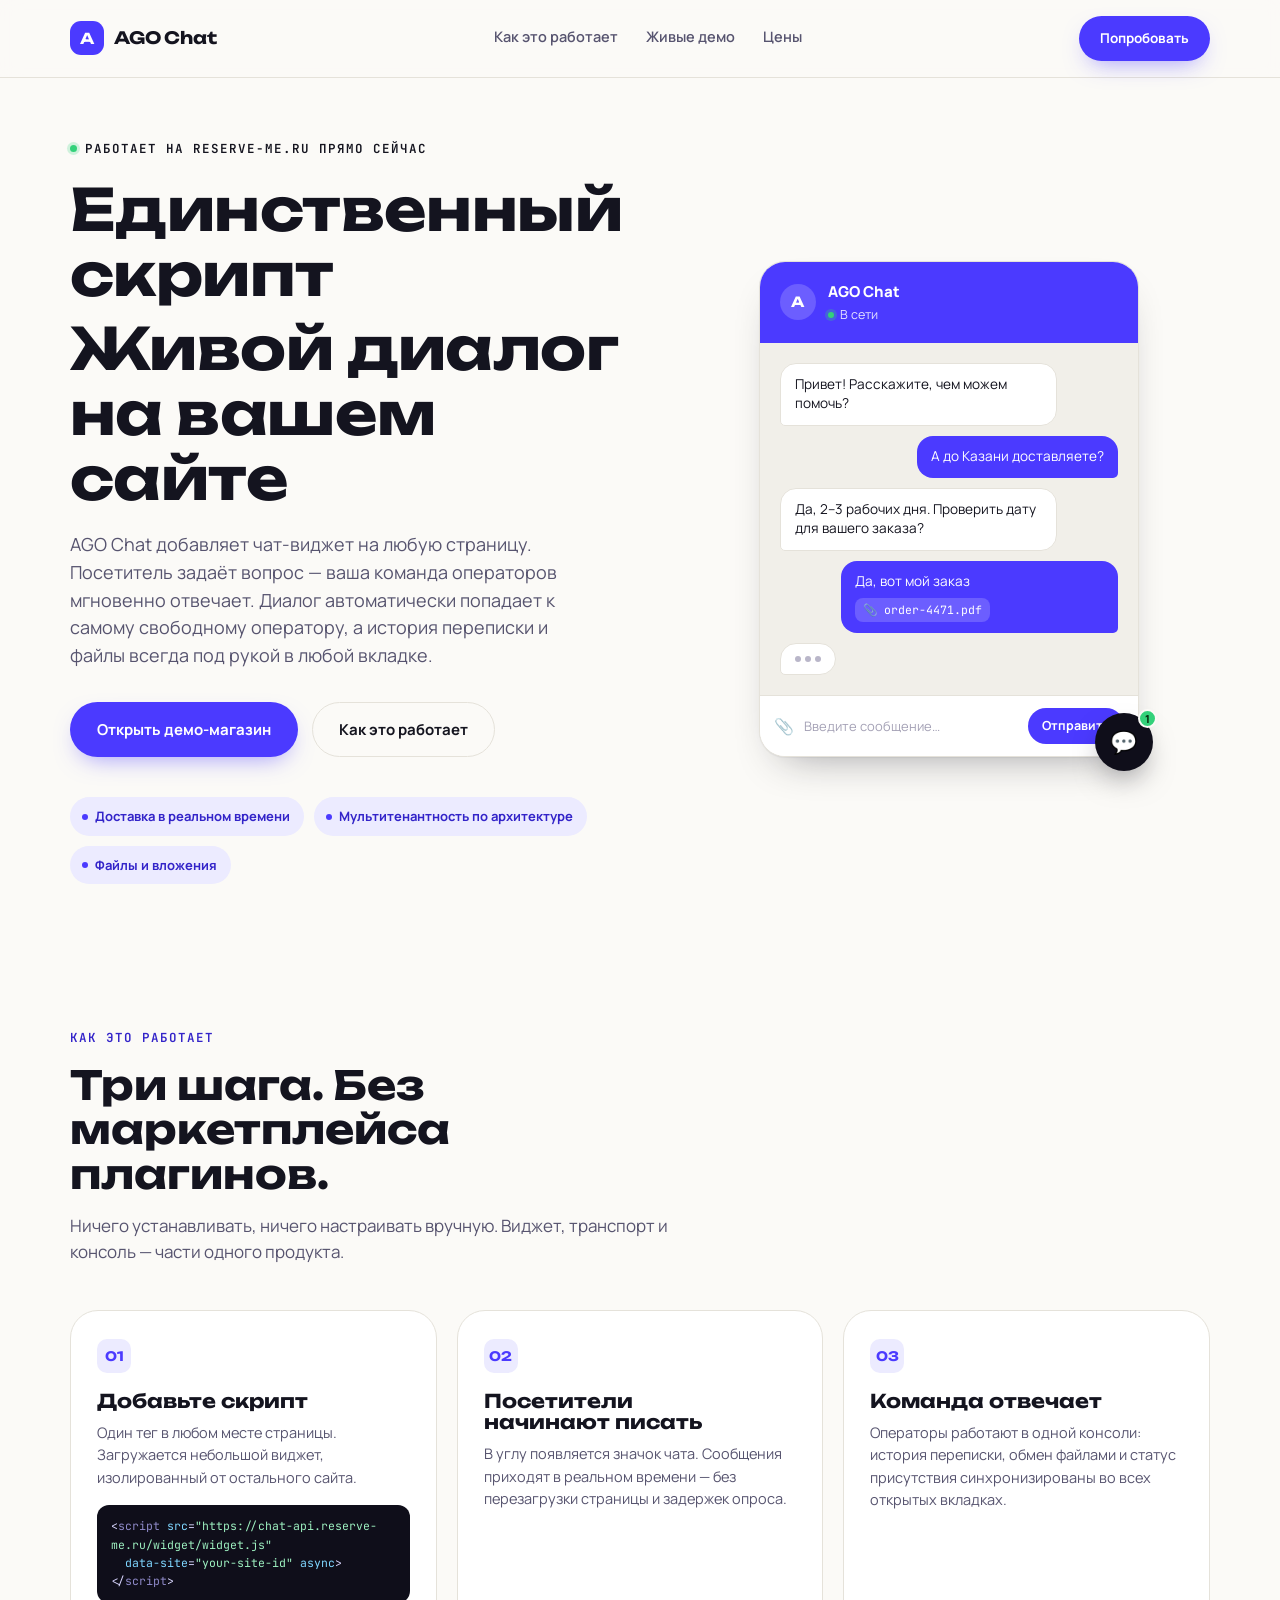
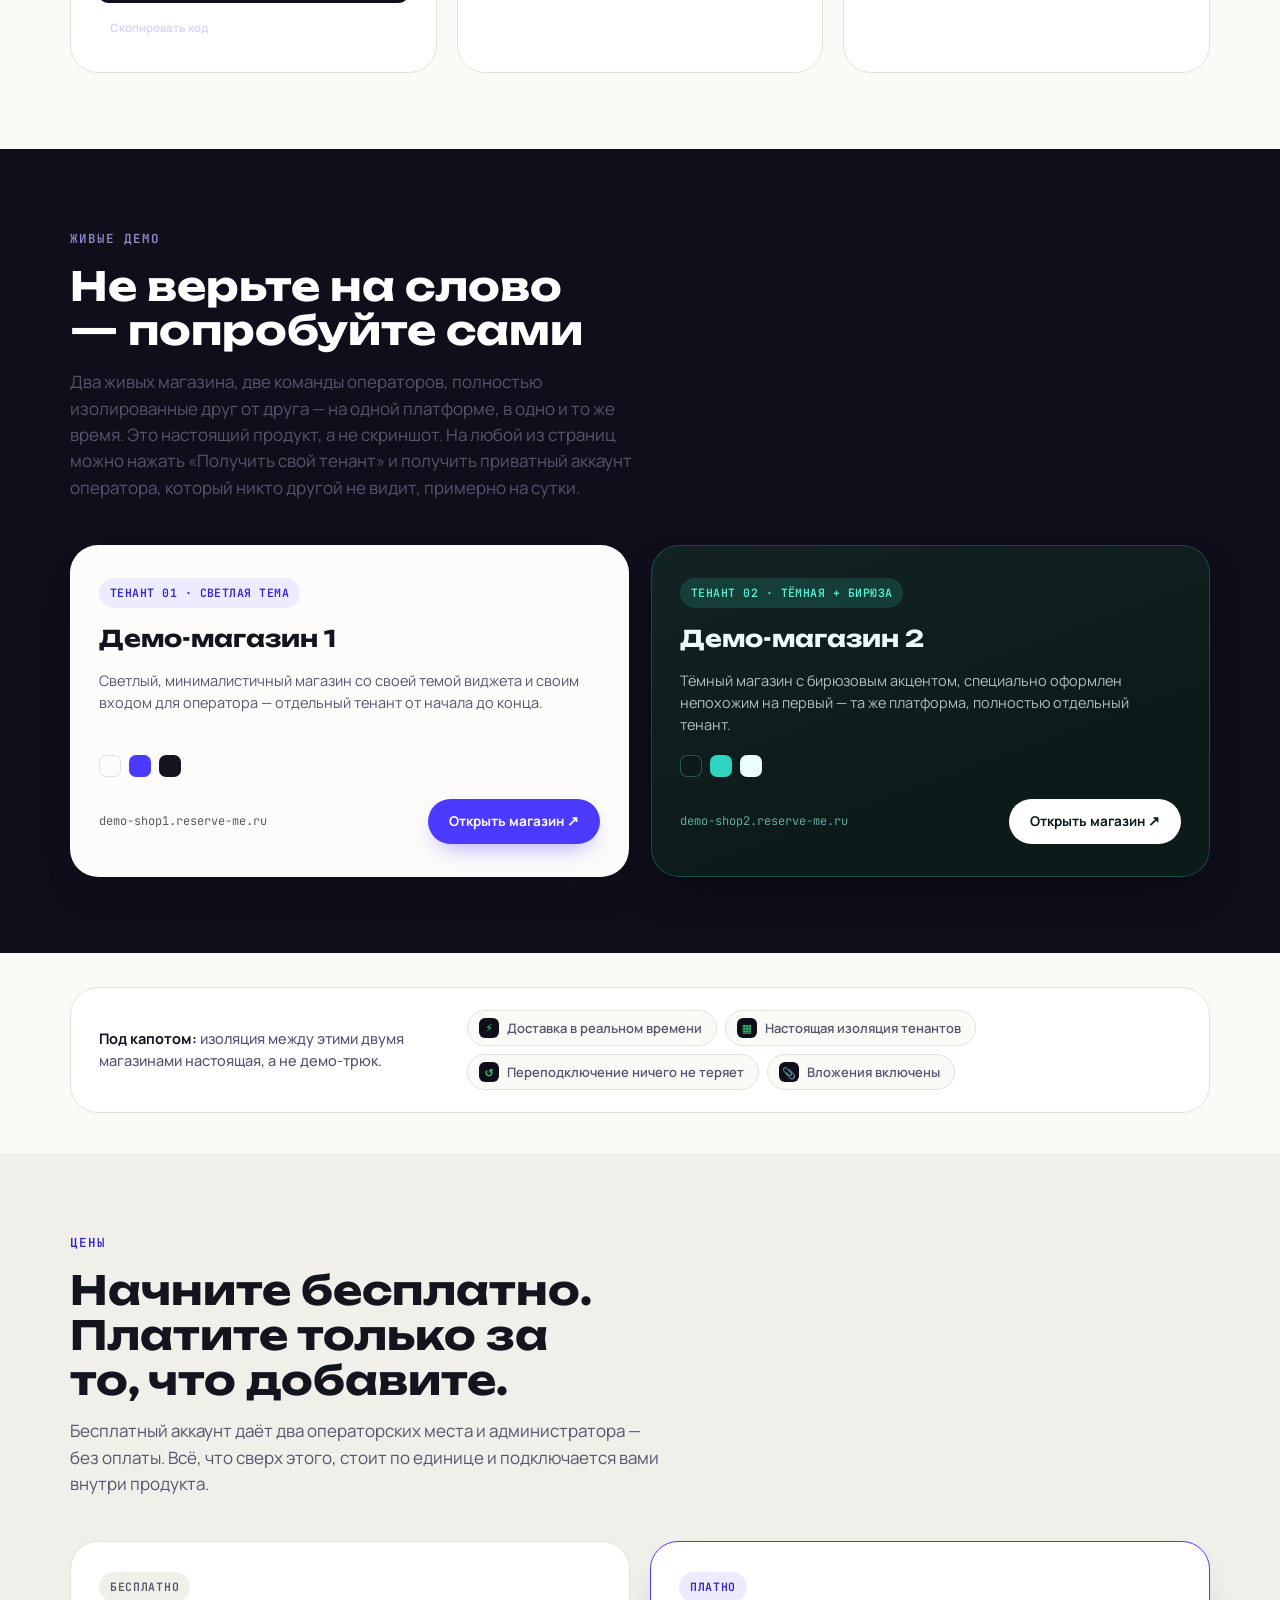
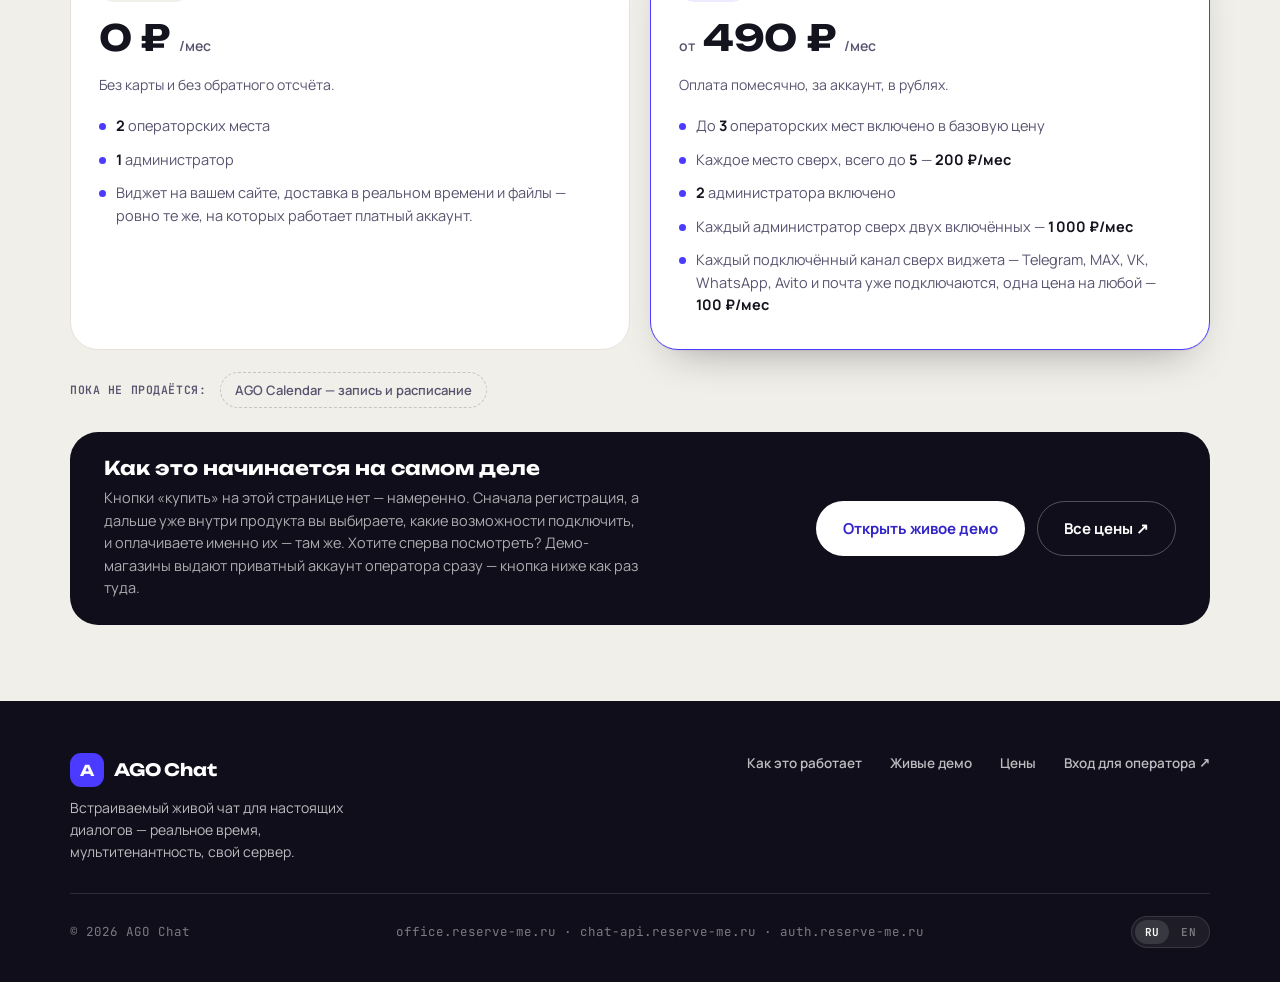
==== index.html @ 7c68bd48 "fix: admin-extra and channel-addon rows read as priced, because they are Found live, right after run" ====
<!doctype html>
<html lang="ru">
<head>
<meta charset="utf-8">
<meta name="viewport" content="width=device-width, initial-scale=1">
<meta name="description" content="AGO Chat - embeddable live chat for your site. Real-time delivery, real multi-tenant isolation.">
<title>AGO Chat</title>
<link rel="preconnect" href="https://fonts.googleapis.com">
<link rel="preconnect" href="https://fonts.gstatic.com" crossorigin>
<link href="https://fonts.googleapis.com/css2?family=Unbounded:wght@500;700;800&family=Manrope:wght@400;500;600;700;800&family=JetBrains+Mono:wght@500;600&display=swap" rel="stylesheet">
<link rel="stylesheet" href="styles.css">
</head>
<body>
<header class="nav">
  <div class="wrap nav-row">
    <a class="brand-mark" href="#top">
      <span class="glyph">A</span>
      <span class="word">AGO Chat</span>
    </a>
    <!-- "Under the hood" left this list when it stopped being a section (see `#tech` below). Three
         links is what fits here at 900px in either language, and a reader deciding whether to use
         this product wants the price before they want the architecture. The `#tech` id survives
         anyway, so any link anyone already has still lands on the right block. -->
    <nav class="nav-links">
      <a href="#how" data-i18n="nav.how">How it works</a>
      <a href="#demos" data-i18n="nav.demos">Live demos</a>
      <a href="#pricing" data-i18n="nav.pricing">Pricing</a>
    </nav>
    <a class="btn btn-primary btn-sm nav-cta" href="#demos" data-i18n="nav.cta">Try it live</a>
  </div>
</header>

<main id="top">

  <!-- HERO -->
  <section class="hero">
    <div class="wrap hero-grid">
      <div>
        <span class="eyebrow"><span class="dot"></span><span data-i18n="hero.eyebrow">Live on reserve-me.ru right now</span></span>
        <h1 data-i18n-html="hero.title"><span class="h1-lead">One script tag</span><br>A real conversation<br>on your site</h1>
        <p class="lede" data-i18n="hero.lede">AGO Chat drops a chat widget onto any page. A visitor asks a question — your team answers instantly. Every conversation automatically routes to the next free operator, with history and files right there in every open tab.</p>
        <div class="hero-ctas">
          <a class="btn btn-primary" href="#demos" data-i18n="hero.cta1">Open a live demo shop</a>
          <a class="btn btn-ghost" href="#how" data-i18n="hero.cta2">See how it works</a>
        </div>
        <div class="trust-row">
          <span class="chip"><span class="dot"></span><span data-i18n="hero.chip1">Real-time delivery</span></span>
          <span class="chip"><span class="dot"></span><span data-i18n="hero.chip2">Multi-tenant by design</span></span>
          <span class="chip"><span class="dot"></span><span data-i18n="hero.chip3">File attachments</span></span>
        </div>
      </div>

      <div class="widget-mock">
        <div class="widget-window">
          <div class="widget-header">
            <span class="widget-avatar">A</span>
            <div>
              <strong>AGO Chat</strong>
              <div class="widget-status"><span class="dot"></span><span data-i18n="widget.online">Online now</span></div>
            </div>
          </div>
          <div class="widget-body">
            <div class="bubble bubble-op" data-i18n="widget.msg1">Hey! Thanks for reaching out — how can I help?</div>
            <div class="bubble bubble-visitor" data-i18n="widget.msg2">Do you ship to Kazan?</div>
            <div class="bubble bubble-op" data-i18n="widget.msg3">Yep, 2–3 business days. Want me to check a date for your order?</div>
            <div class="bubble bubble-visitor"><span data-i18n="widget.msg4">Sure, here's my order</span><span class="bubble-file">📎 order-4471.pdf</span></div>
            <div class="typing"><span></span><span></span><span></span></div>
          </div>
          <div class="widget-input">
            <span class="widget-attach">📎</span>
            <span class="widget-placeholder" data-i18n="widget.placeholder">Type a message…</span>
            <span class="widget-send" data-i18n="widget.send">Send</span>
          </div>
        </div>
        <div class="widget-launcher">💬<span class="launcher-badge">1</span></div>
      </div>
    </div>
  </section>

  <!-- HOW IT WORKS -->
  <section id="how">
    <div class="wrap">
      <div class="section-head">
        <span class="eyebrow" style="color:var(--brand-deep)" data-i18n="how.eyebrow">How it works</span>
        <h2 data-i18n="how.title">Three steps. No plugin marketplace.</h2>
        <p class="lede" data-i18n="how.lede">Nothing to install, nothing to provision by hand. The widget, the transport, and the console are all part of the same product.</p>
      </div>

      <div class="steps">
        <div class="step-card">
          <span class="step-num">01</span>
          <h3 data-i18n="how.step1.title">Add the script</h3>
          <p data-i18n="how.step1.body">One tag, dropped anywhere in your page. It loads a small widget, isolated from the rest of your site.</p>
          <!-- `adr/0092`: the real widget URL, at last. This box handed out a dead URL on the old
               `chat.` host for weeks - a 404, under a filename that existed nowhere. Nobody noticed,
               because nothing asked; `ago-deploy/k8s/smoke.sh` now does, and asserts the content
               *type* rather than a 200, since an SPA catch-all answers 200 for any path.

               `#342`: the filename below is not just what this page always claimed - `ago-widget`'s
               own build now actually produces it, so the internal product name no longer leaks into
               a tenant's HTML at all, on either side of the promise this box makes.

               **Neither the dead address nor the old filename is written out anywhere here, and that
               is deliberate.** This comment ships to every visitor's browser like the rest of the
               markup, so a literal copy of either would put a name we retired back on a public page -
               and would trip any grep looking for the old one, including the grep checking whether
               this very page had been fixed. Describing them costs a reader nothing; spelling them
               out costs exactly what this change was for.

               THIS STRING EXISTS TWICE. The markup below is what a visitor reads; `agoCopySnippet`
               near the bottom of this file holds the copy the button puts on their clipboard. They
               must match, and nothing enforces it - so change both, and the check is to strip the
               spans from this one and compare. -->
          <div class="code-chip">&lt;<span class="tag">script</span> <span class="attr">src</span>=<span class="val">"https://chat-api.reserve-me.ru/widget/widget.js"</span>
  <span class="attr">data-site</span>=<span class="val">"your-site-id"</span> <span class="attr">async</span>&gt;&lt;/<span class="tag">script</span>&gt;</div>
          <button class="copy-btn" type="button" onclick="agoCopySnippet(this)" data-i18n="how.step1.copy">Copy snippet</button>
        </div>

        <div class="step-card">
          <span class="step-num">02</span>
          <h3 data-i18n="how.step2.title">Visitors start talking</h3>
          <p data-i18n="how.step2.body">A bubble appears in the corner. Messages arrive in real time — no page reloads, no polling delay.</p>
        </div>

        <div class="step-card">
          <span class="step-num">03</span>
          <h3 data-i18n="how.step3.title">Your team answers</h3>
          <p data-i18n="how.step3.body">Operators work from one console: conversation history, file exchange, and presence, kept in sync across every open tab.</p>
        </div>
      </div>
    </div>
  </section>

  <!-- LIVE DEMOS -->
  <section id="demos" class="on-night">
    <div class="wrap">
      <div class="section-head">
        <span class="eyebrow" style="color:#8f8ac9" data-i18n="demos.eyebrow">Live demos</span>
        <h2 data-i18n="demos.title">Don't take our word for it. Open one.</h2>
        <p class="lede ink-soft" data-i18n="demos.lede">Two live shops, two operator teams, completely isolated from each other — running on the same platform, at the same time. This is the actual product, not a screenshot. On either shop page you can also press “Get your own tenant” and get a private operator account nobody else can see into, for about a day.</p>
      </div>

      <div class="demo-grid">
        <div class="demo-card light">
          <span class="demo-badge" data-i18n="demos.card1.badge">Tenant 01 · Light</span>
          <h3 data-i18n="demos.card1.title">Demo Shop One</h3>
          <p data-i18n="demos.card1.body">A bright, minimal storefront with its own widget theme and its own operator login — a separate tenant, start to finish.</p>
          <div class="demo-swatches">
            <span class="swatch" style="background:#fdfcfa;border:1px solid #e5e2da;"></span>
            <span class="swatch" style="background:var(--brand);"></span>
            <span class="swatch" style="background:#14141f;"></span>
          </div>
          <div class="demo-foot">
            <span class="demo-url">demo-shop1.reserve-me.ru</span>
            <a class="btn btn-primary btn-sm" href="https://demo-shop1.reserve-me.ru" target="_blank" rel="noopener" data-i18n="demos.open">Open shop ↗</a>
          </div>
        </div>

        <div class="demo-card dark">
          <span class="demo-badge" data-i18n="demos.card2.badge">Tenant 02 · Dark + teal</span>
          <h3 data-i18n="demos.card2.title">Demo Shop Two</h3>
          <p data-i18n="demos.card2.body">A dark storefront with a teal accent, deliberately styled to look nothing like Shop One — same platform, fully separate tenant.</p>
          <div class="demo-swatches">
            <span class="swatch" style="background:#0c1a19;border:1px solid rgba(94,234,212,0.3);"></span>
            <span class="swatch" style="background:#2fd3c0;"></span>
            <span class="swatch" style="background:#eafffb;"></span>
          </div>
          <div class="demo-foot">
            <span class="demo-url" style="color:#7ee9d8;">demo-shop2.reserve-me.ru</span>
            <a class="btn btn-on-brand btn-sm" style="color:#0c1a19;" href="https://demo-shop2.reserve-me.ru" target="_blank" rel="noopener" data-i18n="demos.open">Open shop ↗</a>
          </div>
        </div>
      </div>
    </div>
  </section>

  <!-- UNDER THE HOOD - one band, not a section.
       This was an eyebrow, a heading, a lede and a four-card grid, sitting at the same visual weight
       as everything else on the page and taking a full screen to say four things nobody buys on. The
       four claims survive word for word in spirit; the furniture around them does not. It stays
       directly under the demos deliberately: the "isolation is real" line is a claim about the two
       shops the reader has just been looking at, and it is worth nothing anywhere else on the page.
       `id="tech"` is kept even though nothing in the nav points at it any more - the anchor is
       older than this change and costs one word to honour. -->
  <section id="tech" class="tech-strip-section">
    <div class="wrap">
      <div class="tech-strip">
        <p class="tech-strip-lead" data-i18n-html="tech.lead">Under the hood: <span class="muted">the isolation between those two shops is real, not a demo trick.</span></p>
        <ul class="tech-strip-chips">
          <li><span class="mark">⚡</span><span data-i18n="tech.chip1">Real-time delivery</span></li>
          <li><span class="mark">▦</span><span data-i18n="tech.chip2">Real tenant isolation</span></li>
          <li><span class="mark">↺</span><span data-i18n="tech.chip3">Reconnects lose nothing</span></li>
          <li><span class="mark">📎</span><span data-i18n="tech.chip4">Attachments included</span></li>
        </ul>
      </div>
    </div>
  </section>

  <!-- PRICING.
       Two cards, because there are exactly two states an account can be in, and no invented tier
       names for either - "free" is the tier string the product itself uses, and the paid one is
       described by what it costs rather than by a label this page would be the only place to find.

       Every ₽ figure comes out of prices.json at runtime (i18n.js) and nothing here hardcodes one.
       A key with no published version - `admin-extra` today - renders as a sentence saying exactly
       that, which is why the fourth bullet below carries no number and is not supposed to.

       No buy button, anywhere, on purpose: the path is register first, choose and pay inside the
       product. The band at the bottom of this section is where that is said out loud, because a
       missing button is otherwise read as a missing feature. -->
  <section id="pricing" class="on-alt">
    <div class="wrap">
      <div class="section-head">
        <span class="eyebrow" style="color:var(--brand-deep)" data-i18n="pricing.eyebrow">Pricing</span>
        <h2 data-i18n="pricing.title">Start free. Pay only for what you add.</h2>
        <p class="lede" data-i18n="pricing.lede">A free account gives you two operator seats and an administrator, at no cost. Everything past that is priced per unit and switched on by you, inside the product.</p>
      </div>

      <div class="price-grid">
        <div class="price-card">
          <span class="price-label" data-i18n="pricing.free.label">Free</span>
          <div class="price-amount-row">
            <span class="price-amount" data-i18n="pricing.free.amount">₽0</span>
            <span class="price-period" data-i18n="pricing.permonth">/mo</span>
          </div>
          <p class="price-note" data-i18n="pricing.free.note">No card, no trial clock.</p>
          <ul class="price-list">
            <li><span data-i18n-html="pricing.free.f1"><b>2</b> operator seats</span></li>
            <li><span data-i18n-html="pricing.free.f2"><b>1</b> administrator</span></li>
            <li><span data-i18n="pricing.free.f3">The widget on your site, real-time delivery and file attachments — the same ones the paid plan runs on.</span></li>
          </ul>
        </div>

        <div class="price-card featured">
          <span class="price-label" data-i18n="pricing.paid.label">Paid</span>
          <div class="price-amount-row" data-price-row="seat-base">
            <span class="price-prefix" data-price-only data-i18n="pricing.from">from</span>
            <span class="price-amount" data-price="seat-base"></span>
            <span class="price-period" data-price-only data-i18n="pricing.permonth">/mo</span>
          </div>
          <p class="price-note" data-i18n="pricing.paid.note">Billed monthly, per account, in roubles.</p>
          <ul class="price-list">
            <li><span data-i18n-html="pricing.paid.f1">Up to <b>3</b> operator seats included in the base price</span></li>
            <!-- One flex child, not two: the list item's own `gap` sits between the bullet and the
                 text, and letting it fall between the sentence and its price too opened a visible
                 hole in the middle of the line. -->
            <li><span><span data-i18n-html="pricing.paid.f2">Each seat beyond that, up to <b>5</b> in total —</span> <span class="price-inline" data-price="seat-extra" data-price-period></span></span></li>
            <li><span data-i18n-html="pricing.paid.f3"><b>2</b> administrators included</span></li>
            <!-- Real prices were published for both admin-extra (2026-09-14) and channel-addon
                 (2026-09-15) - both moved off the "pending" static-text shape onto the identical
                 two-span live-bound pattern f2 above already uses, rather than staying prose that
                 could never show a real figure. -->
            <li><span><span data-i18n-html="pricing.paid.f4">Each Administrator beyond the two included —</span> <span class="price-inline" data-price="admin-extra" data-price-period></span></span></li>
            <li><span><span data-i18n-html="pricing.paid.f5">Each connected channel beyond the widget — Telegram, MAX, VK, WhatsApp, Avito and email are already live, one flat price for any —</span> <span class="price-inline" data-price="channel-addon" data-price-period></span></span></li>
          </ul>
        </div>
      </div>

      <div class="price-soon">
        <span class="soon-label" data-i18n="pricing.soon.label">Not sold yet:</span>
        <span class="soon-chip" data-i18n="pricing.soon.calendar">AGO Calendar — booking and scheduling</span>
      </div>

      <div class="price-path">
        <div>
          <h3 data-i18n="pricing.path.title">How you actually start</h3>
          <p data-i18n="pricing.path.body">There is no buy button on this page, deliberately. You register first; then, inside the product, you pick which capabilities to switch on and pay for exactly those, there. Want to look around before any of that? The demo shops hand out a private operator account on the spot — the button below opens one.</p>
        </div>
        <div class="ctas">
          <a class="btn btn-on-brand" href="#demos" data-i18n="pricing.cta.demo">Open a live demo</a>
          <a class="btn btn-outline-on-brand" href="pricing.html" data-i18n="pricing.cta.full">Full pricing ↗</a>
        </div>
      </div>
    </div>
  </section>

</main>

<footer>
  <div class="wrap">
    <div class="footer-top">
      <div class="footer-brand">
        <a class="brand-mark" href="#top">
          <span class="glyph">A</span>
          <span class="word">AGO Chat</span>
        </a>
        <p class="footer-tagline" data-i18n="footer.tagline">Embeddable live chat for real conversations — real-time, multi-tenant, self-hosted.</p>
      </div>
      <nav class="footer-links">
        <a href="#how" data-i18n="nav.how">How it works</a>
        <a href="#demos" data-i18n="nav.demos">Live demos</a>
        <a href="pricing.html" data-i18n="nav.pricing">Pricing</a>
        <!-- `adr/0091` step 3: the console moved to the bare product name. `console.` is retired, not
             merely aliased, so this link had to move with it or become a dead button on the one page
             a prospective customer reads. -->
        <a href="https://office.reserve-me.ru" target="_blank" rel="noopener" data-i18n="footer.login">Operator login ↗</a>
      </nav>
    </div>
    <div class="footer-bottom">
      <span data-i18n="footer.copy">© 2026 AGO Chat</span>
      <span>office.reserve-me.ru · chat-api.reserve-me.ru · auth.reserve-me.ru</span>
      <span class="lang-switch" role="group" aria-label="Language">
        <button type="button" id="lang-ru" onclick="agoSetLang('ru')">RU</button>
        <button type="button" id="lang-en" onclick="agoSetLang('en')">EN</button>
      </span>
    </div>
  </div>
</footer>


<!-- The dictionary, the language switch and the price rendering now live in `i18n.js`, shared with
     `pricing.html` - see that file's own header for why. Loaded here at the end of the body, exactly
     where the inline version used to sit, so it still runs with the whole document already parsed. -->
<script src="i18n.js"></script>
<script>
  /* Index-only: the one string on this page a visitor can put on their clipboard. Deliberately left
     here rather than moved into the shared file - `pricing.html` has no snippet to copy, and the
     comment in the markup above about this string existing twice only makes sense next to it. */
  function agoCopySnippet(btn){
    var text = '<script src="https://chat-api.reserve-me.ru/widget/widget.js" data-site="your-site-id" async><' + '/script>';
    var lang = document.documentElement.getAttribute('lang') === 'en' ? 'en' : 'ru';
    var dict = AGO_I18N[lang];
    var done = function(){
      var original = btn.textContent;
      btn.textContent = dict['copy.copied'];
      setTimeout(function(){ btn.textContent = original; }, 1600);
    };
    if (navigator.clipboard && navigator.clipboard.writeText) {
      navigator.clipboard.writeText(text).then(done).catch(function(){ btn.textContent = dict['copy.manual']; });
    } else {
      btn.textContent = dict['copy.manual'];
    }
  }
</script>
</body>
</html>
---- styles.css ----
/* The AGO Chat landing's whole design system, in one file.
 *
 * It lived inline in `index.html` until this change, and moving it out is not a style preference:
 * this repository now has two pages (`index.html` and `pricing.html`), and a second copy of 670
 * lines of tokens would drift from the first the moment either page was touched alone. One file,
 * two pages, still no build step - which is the property this repository actually cares about, not
 * the file count.
 */
:root{
  --ink:#14141f;
  --ink-soft:#57546f;
  --paper:#fbfaf7;
  --paper-alt:#f1efe9;
  --brand:#4b3aff;
  --brand-deep:#3324c9;
  --brand-tint:#ecebff;
  --night:#0f0e1a;
  --night-card:#1c1a33;
  --night-card-2:#242142;
  --live:#33d17a;
  --line:#e5e2da;
  --line-on-brand:rgba(255,255,255,0.28);
  --line-on-night:rgba(255,255,255,0.12);
  --r-lg:28px;
  --r-md:18px;
  --r-pill:999px;
  --shadow-soft:0 1px 2px rgba(20,20,31,0.04), 0 12px 28px -18px rgba(20,20,31,0.35);
  --shadow-card:0 1px 1px rgba(20,20,31,0.05), 0 20px 44px -24px rgba(20,20,31,0.45);
}

*{box-sizing:border-box;}
html{-webkit-text-size-adjust:100%;}
body{
  margin:0;
  background:var(--paper);
  color:var(--ink);
  font-family:'Manrope', system-ui, -apple-system, "Segoe UI", sans-serif;
  font-size:16px;
  line-height:1.55;
  -webkit-font-smoothing:antialiased;
}
img,svg{display:block;max-width:100%;}
a{color:inherit;}
.wrap{
  max-width:1180px;
  margin:0 auto;
  padding-left:20px;
  padding-right:20px;
}
h1,h2,h3{
  font-family:'Unbounded', 'Manrope', sans-serif;
  line-height:1.12;
  margin:0;
  text-wrap:balance;
}
p{margin:0;}
.eyebrow{
  display:inline-flex;
  align-items:center;
  gap:8px;
  font-family:'JetBrains Mono', monospace;
  font-size:12.5px;
  font-weight:600;
  letter-spacing:0.08em;
  text-transform:uppercase;
}
.eyebrow .dot{
  width:7px;height:7px;border-radius:50%;
  background:var(--live);
  box-shadow:0 0 0 3px rgba(51,209,122,0.22);
}

/* ---------- buttons ---------- */
.btn{
  display:inline-flex;
  align-items:center;
  justify-content:center;
  gap:8px;
  border-radius:var(--r-pill);
  padding:15px 26px;
  font-family:'Manrope', sans-serif;
  font-weight:700;
  font-size:15px;
  text-decoration:none;
  border:1.5px solid transparent;
  cursor:pointer;
  transition:transform 0.18s ease, box-shadow 0.18s ease, background 0.18s ease, border-color .18s ease;
  white-space:nowrap;
}
.btn:active{transform:translateY(1px) scale(0.99);}
.btn-primary{
  background:var(--brand);
  color:#fff;
  box-shadow:0 10px 24px -10px rgba(75,58,255,0.55);
}
.btn-primary:hover{background:var(--brand-deep); transform:translateY(-2px); box-shadow:0 16px 30px -12px rgba(75,58,255,0.6);}
.btn-ghost{
  background:transparent;
  color:var(--ink);
  border-color:var(--line);
}
.btn-ghost:hover{border-color:var(--ink); transform:translateY(-2px);}
.btn-on-brand{
  background:#fff;
  color:var(--brand-deep);
}
.btn-on-brand:hover{transform:translateY(-2px); box-shadow:0 14px 28px -14px rgba(0,0,0,0.35);}
.btn-outline-on-brand{
  background:transparent;
  color:#fff;
  border-color:var(--line-on-brand);
}
.btn-outline-on-brand:hover{border-color:#fff; transform:translateY(-2px);}
.btn-sm{padding:11px 20px; font-size:13.5px;}

/* ---------- nav ---------- */
header.nav{
  position:sticky;
  top:0;
  z-index:40;
  background:rgba(251,250,247,0.86);
  backdrop-filter:blur(10px);
  -webkit-backdrop-filter:blur(10px);
  border-bottom:1px solid var(--line);
}
.nav-row{
  display:flex;
  align-items:center;
  justify-content:space-between;
  padding:16px 20px;
  gap:16px;
}
.brand-mark{
  display:inline-flex;
  align-items:center;
  gap:10px;
  text-decoration:none;
  color:var(--ink);
}
.brand-mark .glyph{
  width:34px;height:34px;
  border-radius:11px;
  background:var(--brand);
  display:flex;align-items:center;justify-content:center;
  color:#fff;
  font-family:'Unbounded', sans-serif;
  font-weight:700;
  font-size:15px;
  flex:none;
}
.brand-mark .word{
  font-family:'Unbounded', sans-serif;
  font-weight:700;
  font-size:17px;
  letter-spacing:-0.01em;
}
.nav-links{
  display:none;
  align-items:center;
  gap:28px;
  font-weight:600;
  font-size:14.5px;
}
.nav-links a{
  text-decoration:none;
  color:var(--ink-soft);
  position:relative;
  padding-bottom:3px;
  transition:color .16s ease;
}
.nav-links a:hover{color:var(--ink);}
.nav-links a::after{
  content:"";
  position:absolute;
  left:0;right:100%;
  bottom:0;
  height:2px;
  background:var(--brand);
  transition:right .2s ease;
}
.nav-links a:hover::after{right:0;}
.nav-cta{display:none;}

@media (min-width:900px){
  .nav-links{display:flex;}
  .nav-cta{display:inline-flex;}
}

/* ---------- section shells ---------- */
section{padding:76px 0;}
.section-head{
  max-width:600px;
  margin-bottom:44px;
}
.section-head h2{
  font-size:clamp(28px,4.4vw,40px);
  margin-top:14px;
}
.section-head p.lede{
  margin-top:16px;
  font-size:17px;
  color:var(--ink-soft);
}

.on-night{background:var(--night); color:#fff;}
.on-night .ink-soft{color:rgba(255,255,255,0.62);}
.on-brand{background:var(--brand); color:#fff;}

/* ---------- hero ---------- */
.hero{
  padding:56px 0 64px;
}
.hero-grid{
  display:grid;
  grid-template-columns:1fr;
  gap:48px;
  align-items:center;
}
.hero h1{
  font-size:clamp(34px,6.4vw,58px);
  letter-spacing:-0.01em;
  margin-top:18px;
}
.hero h1 .h1-lead{
  display:inline-block;
  margin-bottom:0.16em;
}
.hero .lede{
  margin-top:20px;
  font-size:18px;
  color:var(--ink-soft);
  max-width:46ch;
}
.hero-ctas{
  margin-top:32px;
  display:flex;
  flex-wrap:wrap;
  gap:14px;
}
.trust-row{
  margin-top:40px;
  display:flex;
  flex-wrap:wrap;
  gap:10px;
}
.chip{
  display:inline-flex;
  align-items:center;
  gap:7px;
  background:var(--brand-tint);
  color:var(--brand-deep);
  border-radius:var(--r-pill);
  padding:9px 14px 9px 12px;
  font-size:13px;
  font-weight:700;
}
.chip .dot{width:6px;height:6px;border-radius:50%;background:var(--brand);}

@media (min-width:980px){
  .hero-grid{grid-template-columns:1.05fr 0.95fr; gap:40px;}
}

/* ---------- widget mockup ---------- */
.widget-mock{
  position:relative;
  justify-self:center;
  width:100%;
  max-width:380px;
}
.widget-window{
  background:#fff;
  border-radius:26px;
  box-shadow:var(--shadow-card);
  overflow:hidden;
  border:1px solid var(--line);
}
.widget-header{
  background:var(--brand);
  color:#fff;
  padding:18px 20px;
  display:flex;
  align-items:center;
  gap:12px;
}
.widget-avatar{
  width:36px;height:36px;border-radius:50%;
  background:rgba(255,255,255,0.18);
  display:flex;align-items:center;justify-content:center;
  font-family:'Unbounded', sans-serif;
  font-weight:700;
  font-size:14px;
  flex:none;
}
.widget-header strong{display:block; font-size:15px; font-weight:800;}
.widget-status{
  display:flex;align-items:center;gap:6px;
  font-size:12.5px;
  color:rgba(255,255,255,0.85);
  margin-top:2px;
}
.widget-status .dot{
  width:6px;height:6px;border-radius:50%;background:var(--live);
  box-shadow:0 0 0 3px rgba(51,209,122,0.28);
}
.widget-body{
  padding:20px;
  display:flex;
  flex-direction:column;
  gap:10px;
  background:var(--paper-alt);
  min-height:280px;
}
.bubble{
  max-width:82%;
  padding:11px 14px;
  border-radius:16px;
  font-size:13.6px;
  line-height:1.45;
}
.bubble-op{
  align-self:flex-start;
  background:#fff;
  border:1px solid var(--line);
  border-bottom-left-radius:5px;
}
.bubble-visitor{
  align-self:flex-end;
  background:var(--brand);
  color:#fff;
  border-bottom-right-radius:5px;
}
.bubble-file{
  display:inline-block;
  margin-top:6px;
  font-family:'JetBrains Mono', monospace;
  font-size:11.5px;
  background:rgba(255,255,255,0.18);
  padding:4px 8px;
  border-radius:8px;
}
.typing{
  align-self:flex-start;
  display:flex;
  gap:4px;
  background:#fff;
  border:1px solid var(--line);
  border-radius:16px;
  border-bottom-left-radius:5px;
  padding:12px 14px;
}
.typing span{
  width:6px;height:6px;border-radius:50%;
  background:#b9b6c9;
  animation:blink 1.3s infinite ease-in-out;
}
.typing span:nth-child(2){animation-delay:.18s;}
.typing span:nth-child(3){animation-delay:.36s;}
@keyframes blink{0%,80%,100%{opacity:.3; transform:translateY(0);} 40%{opacity:1; transform:translateY(-2px);}}

.widget-input{
  display:flex;
  align-items:center;
  gap:10px;
  padding:12px 14px;
  background:#fff;
  border-top:1px solid var(--line);
}
.widget-attach{font-size:16px; opacity:.55;}
.widget-placeholder{font-size:13px; color:#a5a2b6; flex:1;}
.widget-send{
  font-size:12.5px;
  font-weight:700;
  color:#fff;
  background:var(--brand);
  padding:8px 14px;
  border-radius:var(--r-pill);
}
.widget-launcher{
  position:absolute;
  right:-14px;
  bottom:-14px;
  width:58px;height:58px;
  border-radius:50%;
  background:var(--night);
  color:#fff;
  display:flex;align-items:center;justify-content:center;
  font-size:22px;
  box-shadow:0 14px 30px -10px rgba(15,14,26,0.5);
  transition:transform .25s ease;
}
.widget-mock:hover .widget-launcher{transform:scale(1.06) rotate(-4deg);}
.launcher-badge{
  position:absolute;
  top:-4px;right:-4px;
  background:var(--live);
  color:#08300f;
  font-family:'Manrope', sans-serif;
  font-size:11px;
  font-weight:800;
  width:19px;height:19px;
  border-radius:50%;
  display:flex;align-items:center;justify-content:center;
  border:2px solid var(--paper);
}

/* ---------- how it works ---------- */
.steps{
  display:grid;
  grid-template-columns:1fr;
  gap:20px;
}
@media (min-width:860px){
  .steps{grid-template-columns:repeat(3,1fr);}
}
.step-card{
  background:#fff;
  border:1px solid var(--line);
  border-radius:var(--r-lg);
  padding:28px 26px 30px;
  transition:transform .2s ease, box-shadow .2s ease;
}
.step-card:hover{transform:translateY(-4px); box-shadow:var(--shadow-soft);}
.step-num{
  font-family:'Unbounded', sans-serif;
  font-size:13px;
  font-weight:700;
  color:var(--brand);
  background:var(--brand-tint);
  display:inline-flex;
  align-items:center;
  justify-content:center;
  width:34px;height:34px;
  border-radius:10px;
}
.step-card h3{
  font-size:19px;
  margin-top:18px;
}
.step-card p{
  margin-top:10px;
  color:var(--ink-soft);
  font-size:14.5px;
}
.code-chip{
  margin-top:16px;
  background:var(--night);
  color:#d9d6ff;
  border-radius:12px;
  padding:12px 14px;
  font-family:'JetBrains Mono', monospace;
  font-size:11.5px;
  line-height:1.6;
  overflow-x:auto;
  /* `adr/0092`: was `pre`. Measured in a real browser at 375x812 rather than eyeballed - with
     `pre` the chip is intrinsically 463px wide, and `overflow-x:auto` does not save the page,
     because a block that wide still widens its ancestors: the document scrolled to 537px against
     a 375px viewport, so the whole landing page slid sideways.

     It was already doing that before this change (447px, with the shorter URL), so this is a
     pre-existing defect - but the longer real widget URL made it 90px worse, which makes it this
     change's to fix rather than somebody else's to inherit. `pre-wrap` keeps the line break the
     snippet is authored with while letting the long `src` wrap; `anywhere` is what actually
     breaks a URL, since it has no spaces to break at. */
  white-space:pre-wrap;
  overflow-wrap:anywhere;
  position:relative;
}
.code-chip .tag{color:#8f8ac9;}
.code-chip .attr{color:#7fd6ff;}
.code-chip .val{color:#9df0c0;}
.copy-btn{
  margin-top:10px;
  border:1px solid var(--line-on-night);
  background:transparent;
  color:#d9d6ff;
  font-family:'Manrope', sans-serif;
  font-size:11.5px;
  font-weight:700;
  padding:6px 12px;
  border-radius:var(--r-pill);
  cursor:pointer;
  transition:border-color .16s ease, color .16s ease;
}
.copy-btn:hover{border-color:#fff; color:#fff;}

/* ---------- demos ---------- */
.demo-grid{
  display:grid;
  grid-template-columns:1fr;
  gap:22px;
}
@media (min-width:860px){
  .demo-grid{grid-template-columns:1fr 1fr;}
}
.demo-card{
  border-radius:var(--r-lg);
  padding:32px 28px;
  display:flex;
  flex-direction:column;
  gap:18px;
  min-height:300px;
  transition:transform .22s ease, box-shadow .22s ease;
}
.demo-card:hover{transform:translateY(-5px);}
.demo-card.light{
  background:#fdfcfa;
  border:1px solid rgba(255,255,255,0.14);
  color:var(--ink);
  box-shadow:var(--shadow-card);
}
.demo-card.dark{
  background:linear-gradient(160deg,#132321,#0c1a19 70%);
  color:#eafffb;
  border:1px solid rgba(45,211,192,0.25);
  box-shadow:0 20px 44px -22px rgba(0,0,0,0.7);
}
.demo-badge{
  align-self:flex-start;
  font-family:'JetBrains Mono', monospace;
  font-size:11.5px;
  font-weight:600;
  letter-spacing:.04em;
  text-transform:uppercase;
  padding:6px 11px;
  border-radius:var(--r-pill);
}
.demo-card.light .demo-badge{background:var(--brand-tint); color:var(--brand-deep);}
.demo-card.dark .demo-badge{background:rgba(45,211,192,0.16); color:#5eead4;}
.demo-card h3{font-size:23px;}
.demo-card p{font-size:14.5px;}
.demo-card.light p{color:var(--ink-soft);}
.demo-card.dark p{color:rgba(234,255,251,0.72);}
.demo-swatches{display:flex; gap:8px; margin-top:auto;}
.swatch{width:22px;height:22px;border-radius:7px;}
.demo-foot{
  display:flex;
  align-items:center;
  justify-content:space-between;
  gap:14px;
  margin-top:4px;
}
.demo-url{
  font-family:'JetBrains Mono', monospace;
  font-size:12px;
  opacity:.7;
}

/* ---------- tech credibility ---------- */
.tech-grid{
  display:grid;
  grid-template-columns:1fr;
  gap:2px;
  background:var(--line);
  border:1px solid var(--line);
  border-radius:var(--r-lg);
  overflow:hidden;
}
@media (min-width:760px){
  .tech-grid{grid-template-columns:repeat(2,1fr);}
}
@media (min-width:1080px){
  .tech-grid{grid-template-columns:repeat(4,1fr);}
}
.tech-item{
  background:#fff;
  padding:26px 24px;
  display:flex;
  flex-direction:column;
  gap:10px;
}
.tech-item .mark{
  width:38px;height:38px;
  border-radius:11px;
  background:var(--night);
  color:var(--live);
  display:flex;align-items:center;justify-content:center;
  font-size:16px;
  font-weight:800;
  font-family:'Unbounded', sans-serif;
}
.tech-item h3{font-size:15.5px; margin-top:2px;}
.tech-item p{font-size:13.5px; color:var(--ink-soft);}

/* ---------- final cta ---------- */
.cta-band{
  border-radius:var(--r-lg);
  padding:56px 40px;
  text-align:left;
  display:flex;
  flex-direction:column;
  gap:22px;
}
@media (min-width:860px){
  .cta-band{
    flex-direction:row;
    align-items:center;
    justify-content:space-between;
    padding:56px 52px;
  }
}
.cta-band h2{font-size:clamp(26px,4vw,36px); max-width:16ch;}
.cta-band .ctas{display:flex; flex-wrap:wrap; gap:12px;}

/* ---------- footer ---------- */
footer{
  background:var(--night);
  color:rgba(255,255,255,0.72);
  padding:52px 0 34px;
}
.footer-top{
  display:flex;
  flex-direction:column;
  gap:32px;
  padding-bottom:30px;
  border-bottom:1px solid var(--line-on-night);
}
@media (min-width:760px){
  .footer-top{flex-direction:row; justify-content:space-between; align-items:flex-start;}
}
.footer-brand .word{color:#fff;}
.footer-tagline{margin-top:10px; font-size:14px; max-width:32ch;}
.footer-links{
  display:flex;
  flex-wrap:wrap;
  gap:28px;
  font-size:13.5px;
  font-weight:600;
}
.footer-links a{text-decoration:none; color:rgba(255,255,255,0.72); transition:color .16s ease;}
.footer-links a:hover{color:#fff;}
.footer-bottom{
  margin-top:22px;
  display:flex;
  flex-wrap:wrap;
  gap:10px 20px;
  justify-content:space-between;
  align-items:center;
  font-size:12.5px;
  color:rgba(255,255,255,0.45);
  font-family:'JetBrains Mono', monospace;
}

/* ---------- language switch, deliberately quiet ---------- */
.lang-switch{
  display:inline-flex;
  align-items:center;
  gap:2px;
  background:rgba(255,255,255,0.06);
  border:1px solid var(--line-on-night);
  border-radius:var(--r-pill);
  padding:3px;
}
.lang-switch button{
  appearance:none;
  border:none;
  background:transparent;
  color:rgba(255,255,255,0.42);
  font-family:'JetBrains Mono', monospace;
  font-size:11px;
  font-weight:600;
  letter-spacing:.03em;
  padding:5px 10px;
  border-radius:var(--r-pill);
  cursor:pointer;
  transition:color .16s ease, background .16s ease;
}
.lang-switch button:hover{color:rgba(255,255,255,0.75);}
.lang-switch button.active{
  background:rgba(255,255,255,0.12);
  color:#fff;
}

@media (prefers-reduced-motion: reduce){
  *{animation-duration:0.001ms !important; animation-iteration-count:1 !important; transition-duration:0.001ms !important;}
}

/* ---------- under the hood, condensed ----------
   This was a full section - eyebrow, heading, lede, four-card grid - competing with pricing for the
   reader's attention while saying things a buyer does not decide on. It is now one bordered band:
   the same four claims, in the same value-framed words, at a tenth of the page weight. The deep
   version lives elsewhere; a marketing page is not where an architecture argument belongs. */
.tech-strip-section{padding:34px 0 40px;}
.tech-strip{
  background:#fff;
  border:1px solid var(--line);
  border-radius:var(--r-lg);
  padding:24px 26px;
  display:flex;
  flex-direction:column;
  gap:16px;
}
@media (min-width:1000px){
  .tech-strip{flex-direction:row; align-items:center; gap:28px; padding:22px 28px;}
  .tech-strip-lead{max-width:34ch; flex:none;}
}
.tech-strip-lead{
  font-size:14.5px;
  font-weight:700;
  color:var(--ink);
  margin:0;
}
.tech-strip-lead .muted{color:var(--ink-soft); font-weight:500;}
.tech-strip-chips{
  list-style:none;
  margin:0;
  padding:0;
  display:flex;
  flex-wrap:wrap;
  gap:8px;
}
.tech-strip-chips li{
  display:inline-flex;
  align-items:center;
  gap:8px;
  border:1px solid var(--line);
  border-radius:var(--r-pill);
  padding:7px 14px 7px 11px;
  font-size:13px;
  font-weight:600;
  color:var(--ink-soft);
  background:var(--paper);
}
.tech-strip-chips .mark{
  width:20px;height:20px;
  border-radius:6px;
  background:var(--night);
  color:var(--live);
  display:flex;align-items:center;justify-content:center;
  font-size:11px;
  flex:none;
}

/* ---------- pricing ---------- */
.on-alt{background:var(--paper-alt);}
.price-grid{
  display:grid;
  grid-template-columns:1fr;
  gap:20px;
  align-items:start;
}
@media (min-width:860px){
  .price-grid{grid-template-columns:1fr 1fr;}
}
.price-card{
  background:#fff;
  border:1px solid var(--line);
  border-radius:var(--r-lg);
  padding:30px 28px 32px;
  display:flex;
  flex-direction:column;
  gap:16px;
  height:100%;
}
.price-card.featured{
  border-color:var(--brand);
  box-shadow:var(--shadow-card);
}
.price-label{
  display:inline-flex;
  align-items:center;
  gap:8px;
  align-self:flex-start;
  font-family:'JetBrains Mono', monospace;
  font-size:11.5px;
  font-weight:600;
  letter-spacing:.06em;
  text-transform:uppercase;
  padding:6px 11px;
  border-radius:var(--r-pill);
  background:var(--paper-alt);
  color:var(--ink-soft);
}
.price-card.featured .price-label{background:var(--brand-tint); color:var(--brand-deep);}
.price-amount-row{
  display:flex;
  align-items:baseline;
  flex-wrap:wrap;
  gap:8px;
}
.price-prefix{font-size:14px; color:var(--ink-soft); font-weight:600;}
.price-amount{
  font-family:'Unbounded', sans-serif;
  font-size:clamp(28px,4vw,36px);
  font-weight:700;
  line-height:1.1;
  letter-spacing:-0.01em;
}
.price-amount.unpriced{font-size:20px; font-family:'Manrope', sans-serif; font-weight:700; color:var(--ink-soft);}
.price-period{font-size:14px; color:var(--ink-soft); font-weight:600;}
.price-note{font-size:14px; color:var(--ink-soft);}
.price-list{
  list-style:none;
  margin:4px 0 0;
  padding:0;
  display:flex;
  flex-direction:column;
  gap:11px;
  font-size:14.5px;
}
.price-list li{
  display:flex;
  gap:10px;
  align-items:flex-start;
  color:var(--ink-soft);
}
.price-list li::before{
  content:"";
  flex:none;
  width:7px;height:7px;
  border-radius:50%;
  background:var(--brand);
  margin-top:8px;
}
.price-list li.pending::before{background:var(--line); box-shadow:inset 0 0 0 1px #c9c5bb;}
.price-list b{color:var(--ink); font-weight:700;}
.price-inline{
  font-weight:700;
  color:var(--ink);
  white-space:nowrap;
}
.price-inline.unpriced{color:var(--ink-soft); font-weight:600; font-style:italic; white-space:normal;}

/* the "how you actually start" note - the reason this page has no buy button at all */
.price-path{
  margin-top:24px;
  background:var(--night);
  color:#fff;
  border-radius:var(--r-lg);
  padding:28px 30px;
  display:flex;
  flex-direction:column;
  gap:18px;
}
@media (min-width:900px){
  .price-path{flex-direction:row; align-items:center; justify-content:space-between; gap:34px; padding:26px 34px;}
}
.price-path h3{font-size:19px;}
.price-path p{
  margin-top:8px;
  font-size:14.5px;
  color:rgba(255,255,255,0.66);
  max-width:60ch;
}
.price-path .ctas{display:flex; flex-wrap:wrap; gap:12px; flex:none;}

/* not sold yet - named honestly rather than left off the page */
.price-soon{
  margin-top:22px;
  display:flex;
  flex-wrap:wrap;
  align-items:center;
  gap:10px;
}
.price-soon .soon-label{
  font-family:'JetBrains Mono', monospace;
  font-size:11.5px;
  font-weight:600;
  letter-spacing:.05em;
  text-transform:uppercase;
  color:var(--ink-soft);
  margin-right:4px;
}
.price-soon .soon-chip{
  display:inline-flex;
  align-items:center;
  gap:7px;
  border:1px dashed #c9c5bb;
  border-radius:var(--r-pill);
  padding:7px 14px;
  font-size:13px;
  font-weight:600;
  color:var(--ink-soft);
  background:transparent;
}

/* ---------- the pricing page's own table ---------- */
.price-table-wrap{
  background:#fff;
  border:1px solid var(--line);
  border-radius:var(--r-lg);
  overflow:hidden;
}
.price-table-wrap + .price-table-wrap{margin-top:20px;}
.price-table-head{
  padding:22px 26px 18px;
  border-bottom:1px solid var(--line);
}
.price-table-head h3{font-size:19px;}
.price-table-head p{margin-top:8px; font-size:14px; color:var(--ink-soft); max-width:66ch;}
.price-table-scroll{overflow-x:auto;}
table.price-table{
  border-collapse:collapse;
  width:100%;
  min-width:560px;
  font-size:14.5px;
}
table.price-table th,
table.price-table td{
  text-align:left;
  padding:15px 26px;
  border-bottom:1px solid var(--line);
  vertical-align:top;
}
table.price-table tr:last-child th,
table.price-table tr:last-child td{border-bottom:none;}
table.price-table thead th{
  font-family:'JetBrains Mono', monospace;
  font-size:11.5px;
  font-weight:600;
  letter-spacing:.05em;
  text-transform:uppercase;
  color:var(--ink-soft);
  background:var(--paper);
}
table.price-table tbody th{
  font-weight:700;
  color:var(--ink);
  width:34%;
}
table.price-table td{color:var(--ink-soft);}
table.price-table td.amount{
  font-weight:700;
  color:var(--ink);
  white-space:nowrap;
  width:22%;
}
table.price-table td.amount.unpriced{font-weight:600; color:var(--ink-soft); font-style:italic; white-space:normal;}
table.price-table tr.is-pending th{color:var(--ink-soft);}

.page-lede{max-width:62ch;}
.back-link{
  display:inline-flex;
  align-items:center;
  gap:8px;
  font-size:14px;
  font-weight:700;
  color:var(--brand-deep);
  text-decoration:none;
}
.back-link:hover{text-decoration:underline;}
.fineprint{
  margin-top:26px;
  font-size:13px;
  color:var(--ink-soft);
  max-width:72ch;
}
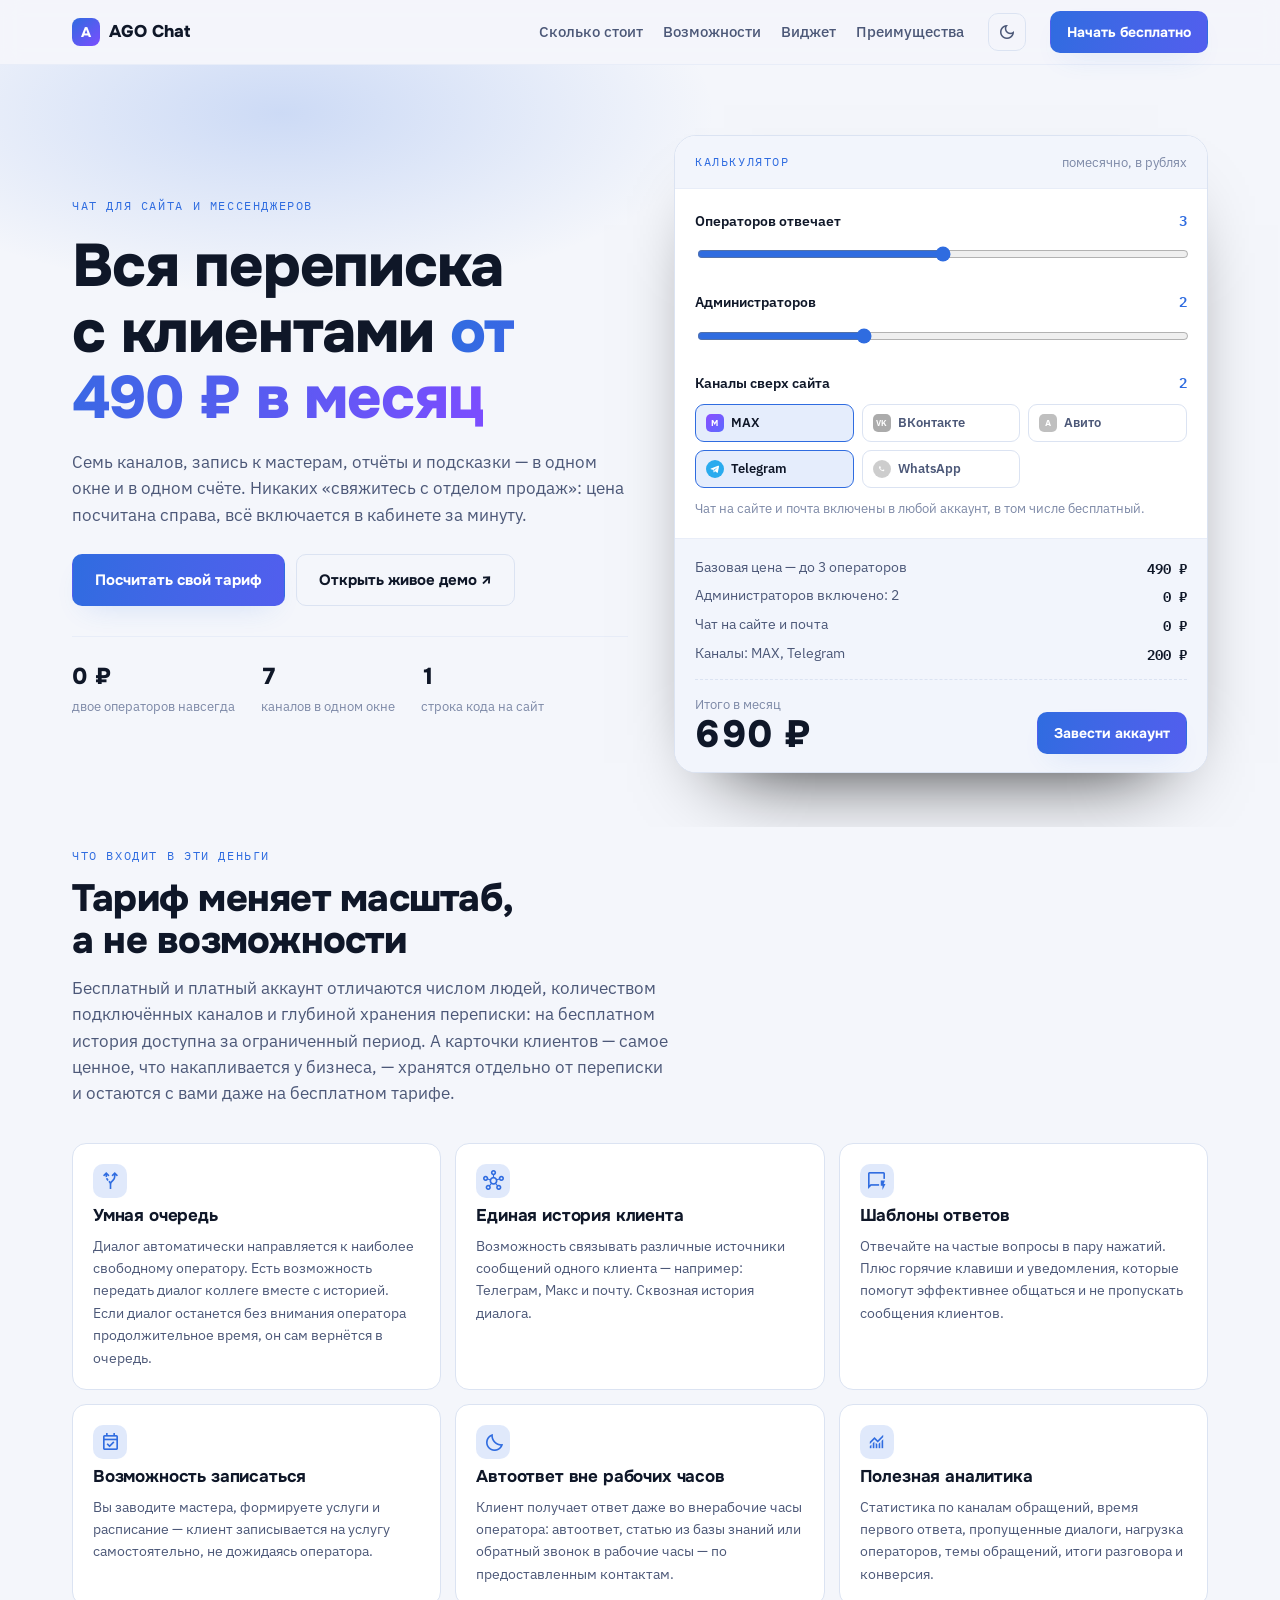
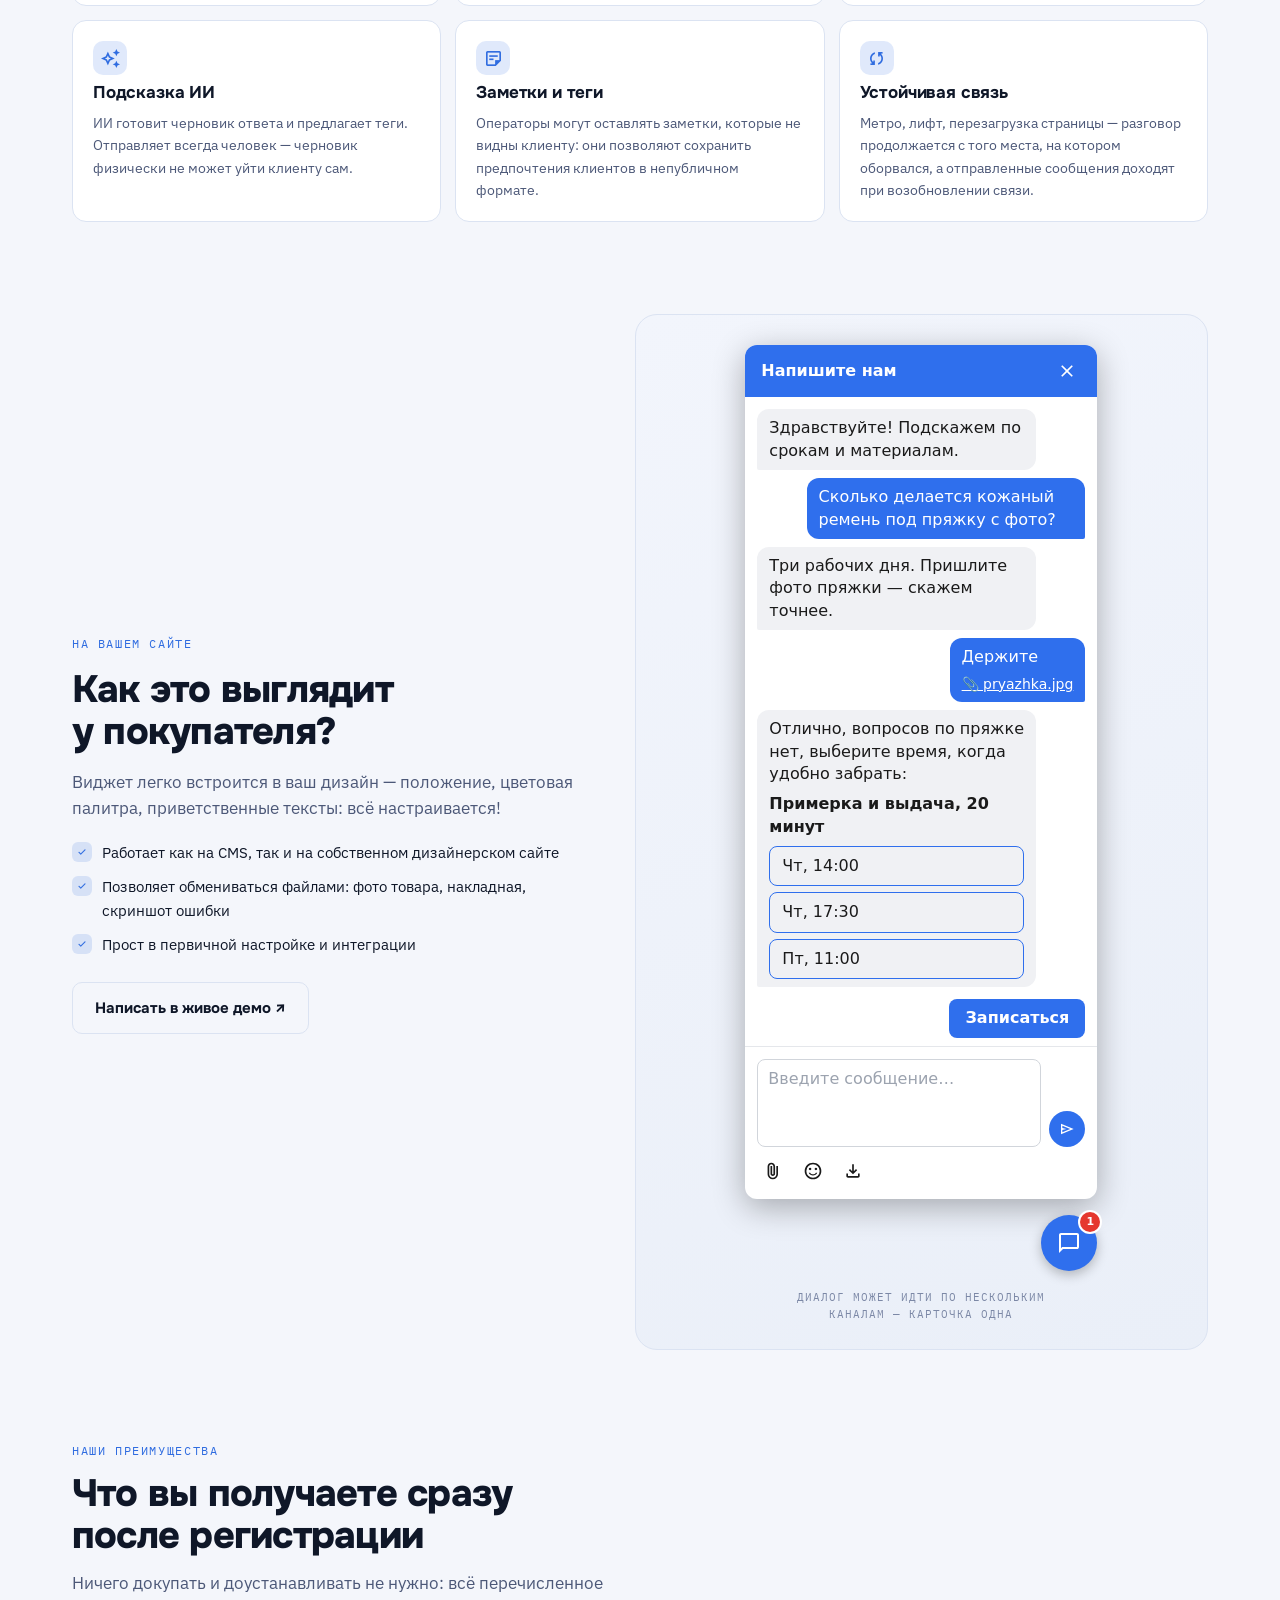
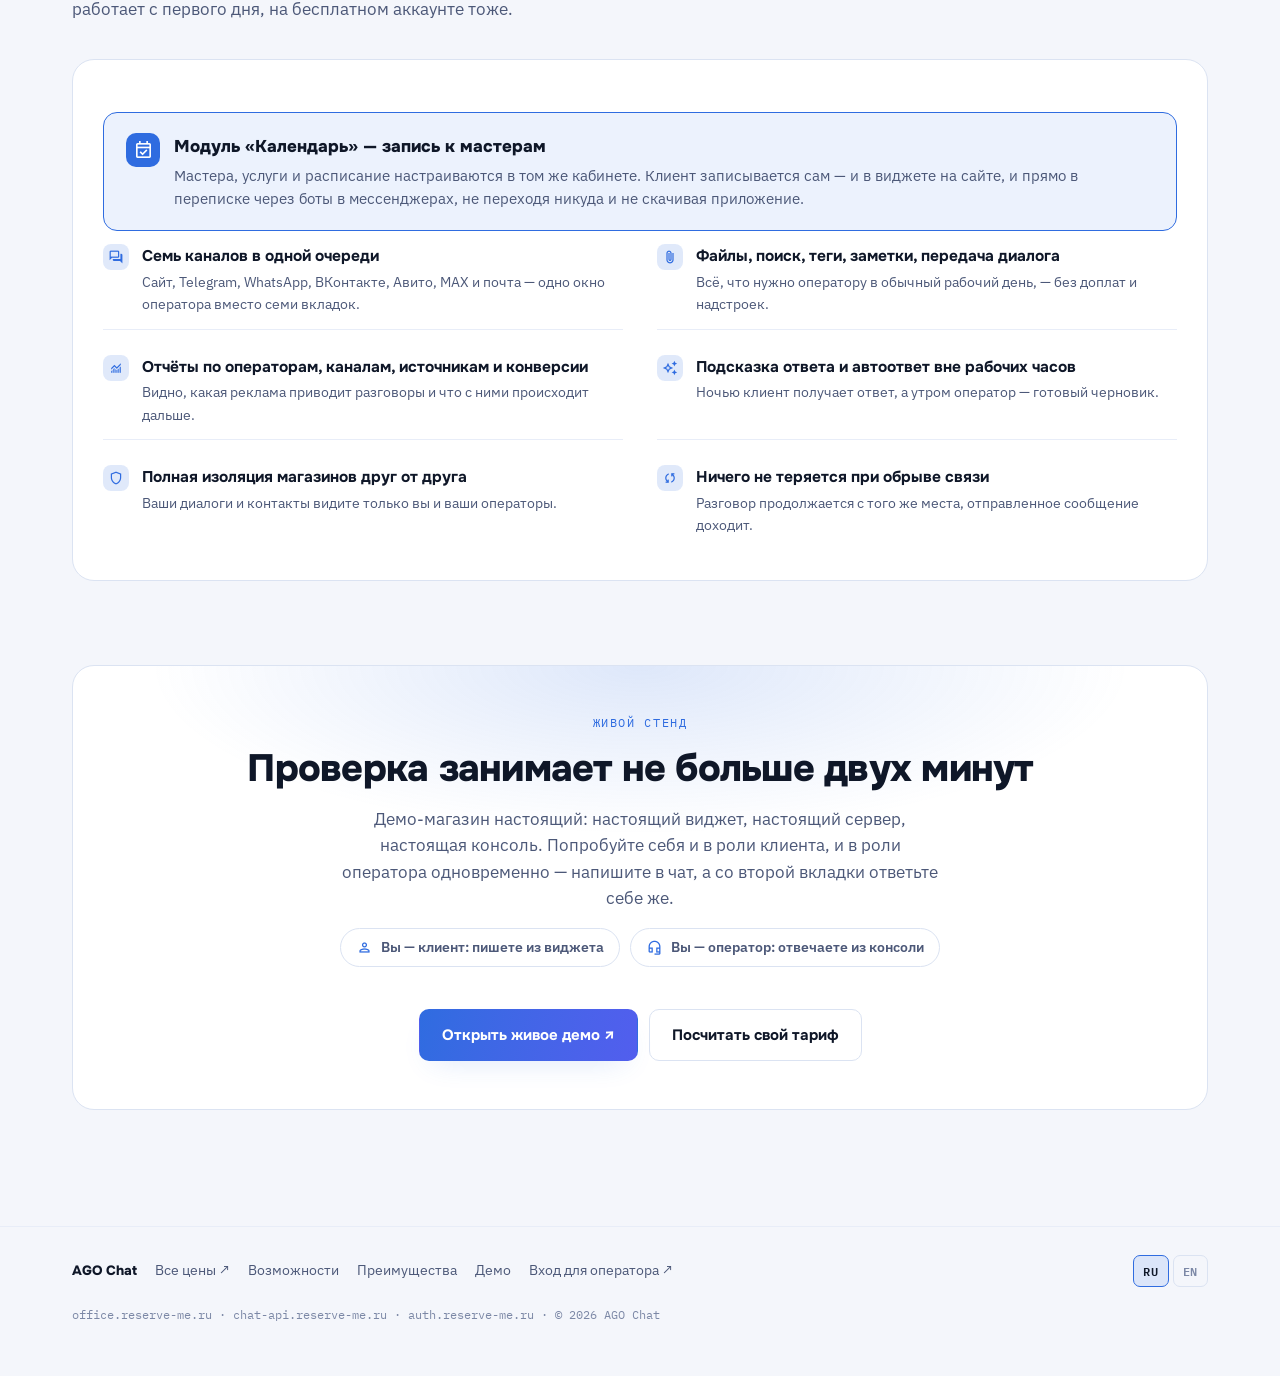
==== commit 6d12572c: "feat(landing): the front page answers "what will this cost me" first, with a calculator over the pub" ====
--- a/index.html
+++ b/index.html
@@ -3,334 +3,317 @@
 <head>
 <meta charset="utf-8">
 <meta name="viewport" content="width=device-width, initial-scale=1">
-<meta name="description" content="AGO Chat - embeddable live chat for your site. Real-time delivery, real multi-tenant isolation.">
+<meta name="description" content="AGO Chat — чат для сайта и мессенджеров. Семь каналов в одном окне, запись к мастерам, отчёты. От 490 ₽ в месяц, два оператора бесплатно.">
 <title>AGO Chat</title>
 <link rel="preconnect" href="https://fonts.googleapis.com">
 <link rel="preconnect" href="https://fonts.gstatic.com" crossorigin>
-<link href="https://fonts.googleapis.com/css2?family=Unbounded:wght@500;700;800&family=Manrope:wght@400;500;600;700;800&family=JetBrains+Mono:wght@500;600&display=swap" rel="stylesheet">
+<link href="https://fonts.googleapis.com/css2?family=Onest:wght@500;600;700;800&family=IBM+Plex+Sans:wght@400;500;600;700&family=IBM+Plex+Mono:wght@400;500;600&display=swap" rel="stylesheet">
+<link href="https://fonts.googleapis.com/css2?family=Material+Symbols+Outlined:opsz,wght,FILL,GRAD@24,400,0,0&display=swap" rel="stylesheet">
 <link rel="stylesheet" href="styles.css">
 </head>
 <body>
+<!-- The front page, rebuilt around the one question a visitor actually arrives with: what will this
+     cost me. The calculator in the hero answers it before any prose does, and every figure in it
+     comes out of `prices.json` at runtime (`home.js`) - this page hardcodes no price, the same rule
+     `pricing.html` already lives by. Where a price is unpublished the calculator says so rather than
+     quietly leaving it out of the sum. -->
 <header class="nav">
   <div class="wrap nav-row">
-    <a class="brand-mark" href="#top">
-      <span class="glyph">A</span>
-      <span class="word">AGO Chat</span>
-    </a>
-    <!-- "Under the hood" left this list when it stopped being a section (see `#tech` below). Three
-         links is what fits here at 900px in either language, and a reader deciding whether to use
-         this product wants the price before they want the architecture. The `#tech` id survives
-         anyway, so any link anyone already has still lands on the right block. -->
+    <a class="brand" href="#top"><span class="g">A</span>AGO Chat</a>
     <nav class="nav-links">
-      <a href="#how" data-i18n="nav.how">How it works</a>
-      <a href="#demos" data-i18n="nav.demos">Live demos</a>
-      <a href="#pricing" data-i18n="nav.pricing">Pricing</a>
+      <a href="#calc" data-i18n="nav.pricing">Сколько стоит</a>
+      <a href="#what" data-i18n="nav.features">Возможности</a>
+      <a href="#widget" data-i18n="nav.widget">Виджет</a>
+      <a href="#adv" data-i18n="nav.advantages">Преимущества</a>
     </nav>
-    <a class="btn btn-primary btn-sm nav-cta" href="#demos" data-i18n="nav.cta">Try it live</a>
+    <button class="theme-toggle" type="button" id="themeToggle" aria-label="Переключить тему" title="Переключить тему">
+      <span class="ms" id="themeIcon" aria-hidden="true">dark_mode</span>
+    </button>
+    <a class="btn btn-primary btn-sm" href="#calc" data-i18n="nav.cta">Начать бесплатно</a>
   </div>
 </header>
 
 <main id="top">
 
-  <!-- HERO -->
   <section class="hero">
     <div class="wrap hero-grid">
       <div>
-        <span class="eyebrow"><span class="dot"></span><span data-i18n="hero.eyebrow">Live on reserve-me.ru right now</span></span>
-        <h1 data-i18n-html="hero.title"><span class="h1-lead">One script tag</span><br>A real conversation<br>on your site</h1>
-        <p class="lede" data-i18n="hero.lede">AGO Chat drops a chat widget onto any page. A visitor asks a question — your team answers instantly. Every conversation automatically routes to the next free operator, with history and files right there in every open tab.</p>
+        <span class="kicker" data-i18n="home.kicker">Чат для сайта и мессенджеров</span>
+        <h1 data-i18n-html="home.title">Вся переписка с клиентами <em>от 490 ₽ в месяц</em></h1>
+        <p class="lede" data-i18n="home.lede">Семь каналов, запись к мастерам, отчёты и подсказки — в одном окне и в одном счёте. Никаких «свяжитесь с отделом продаж»: цена посчитана справа, всё включается в кабинете за минуту.</p>
         <div class="hero-ctas">
-          <a class="btn btn-primary" href="#demos" data-i18n="hero.cta1">Open a live demo shop</a>
-          <a class="btn btn-ghost" href="#how" data-i18n="hero.cta2">See how it works</a>
-        </div>
-        <div class="trust-row">
-          <span class="chip"><span class="dot"></span><span data-i18n="hero.chip1">Real-time delivery</span></span>
-          <span class="chip"><span class="dot"></span><span data-i18n="hero.chip2">Multi-tenant by design</span></span>
-          <span class="chip"><span class="dot"></span><span data-i18n="hero.chip3">File attachments</span></span>
-        </div>
-      </div>
-
-      <div class="widget-mock">
-        <div class="widget-window">
-          <div class="widget-header">
-            <span class="widget-avatar">A</span>
+          <a class="btn btn-primary" href="#calc" data-i18n="home.cta1">Посчитать свой тариф</a>
+          <a class="btn btn-ghost" href="https://demo-shop1.reserve-me.ru" target="_blank" rel="noopener" data-i18n="home.cta2">Открыть живое демо ↗</a>
+        </div>
+        <div class="hero-facts">
+          <div class="fact"><div class="v num" data-i18n="home.fact1.v">0 ₽</div><div class="k" data-i18n="home.fact1.k">двое операторов навсегда</div></div>
+          <div class="fact"><div class="v num">7</div><div class="k" data-i18n="home.fact2.k">каналов в одном окне</div></div>
+          <div class="fact"><div class="v num">1</div><div class="k" data-i18n="home.fact3.k">строка кода на сайт</div></div>
+        </div>
+      </div>
+
+      <!-- The calculator. Its arithmetic is a rule fixed in ago-chat's own Domain
+           (`SubscriptionTierBands`): the base price covers the first three seats, each seat past
+           that adds the per-seat price once. The rule is safe to restate here; the amounts it works
+           on are never written down in this repository. -->
+      <div class="calc" id="calc">
+        <div class="calc-head">
+          <span class="kicker" data-i18n="home.calc.kicker">Калькулятор</span>
+          <span class="unit" data-i18n="home.calc.unit">помесячно, в рублях</span>
+        </div>
+        <div class="calc-body">
+          <div>
+            <div class="ctl-label"><span data-i18n="home.calc.seats">Операторов отвечает</span><span class="val" id="seatsVal">3</span></div>
+            <input type="range" id="seats" min="1" max="5" step="1" value="3" aria-label="Операторов">
+          </div>
+          <div>
+            <div class="ctl-label"><span data-i18n="home.calc.admins">Администраторов</span><span class="val" id="admVal">2</span></div>
+            <input type="range" id="adm" min="1" max="4" step="1" value="2" aria-label="Администраторов">
+          </div>
+          <div>
+            <div class="ctl-label"><span data-i18n="home.calc.channels">Каналы сверх сайта</span><span class="val" id="chVal">2</span></div>
+            <div class="chgrid" id="chgrid">
+              <button class="chbtn" type="button" data-ch="MAX" aria-pressed="true"><span class="mk" style="background:linear-gradient(135deg,#8a4dff,#5b6bff)" aria-hidden="true">M</span>MAX</button>
+              <button class="chbtn" type="button" data-ch="ВКонтакте" aria-pressed="false"><span class="mk" style="background:#0077ff;font-size:8px" aria-hidden="true">VK</span>ВКонтакте</button>
+              <button class="chbtn" type="button" data-ch="Авито" aria-pressed="false"><span class="mk" style="background:#00aaff" aria-hidden="true">A</span>Авито</button>
+              <button class="chbtn" type="button" data-ch="Telegram" aria-pressed="true"><span class="mk round" style="background:#2aabee" aria-hidden="true"><svg viewBox="0 0 24 24" fill="currentColor" aria-hidden="true"><path d="M19.3 5.1 3.9 11.1c-1 .4-1 1-.2 1.2l3.9 1.2 1.5 4.6c.2.5.3.7.7.7.3 0 .4-.1.6-.3l1.9-1.8 3.9 2.9c.7.4 1.2.2 1.4-.7l2.5-11.8c.2-1-.4-1.5-1.1-1.2zM8.9 13.9l8.4-5.3-6.9 6.3-.3 3.1-1.2-4.1z"></path></svg></span>Telegram</button>
+              <button class="chbtn" type="button" data-ch="WhatsApp" aria-pressed="false"><span class="mk round" style="background:#25d366" aria-hidden="true"><svg viewBox="0 0 24 24" fill="currentColor" aria-hidden="true"><path d="M16.7 13.9c-.3-.1-1.7-.8-1.9-.9-.3-.1-.4-.1-.6.1-.2.3-.7.9-.8 1-.2.2-.3.2-.6.1-.3-.2-1.2-.5-2.3-1.4-.9-.8-1.4-1.7-1.6-2-.2-.3 0-.5.1-.6l.4-.5c.1-.2.2-.3.3-.5 0-.2 0-.4-.1-.5l-.8-1.9c-.2-.5-.4-.4-.6-.4h-.5c-.2 0-.5.1-.7.3-.3.3-.9.9-.9 2.2s.9 2.6 1.1 2.8c.1.2 1.8 2.8 4.4 3.9 2.2.9 2.6.7 3.1.7.5 0 1.6-.6 1.8-1.3.2-.7.2-1.2.2-1.3-.1-.2-.3-.2-.5-.3z"></path></svg></span>WhatsApp</button>
+            </div>
+            <p class="calc-note" data-i18n="home.calc.included">Чат на сайте и почта включены в любой аккаунт, в том числе бесплатный.</p>
+          </div>
+        </div>
+        <div class="calc-out">
+          <div class="bill" id="bill"></div>
+          <div class="total">
             <div>
-              <strong>AGO Chat</strong>
-              <div class="widget-status"><span class="dot"></span><span data-i18n="widget.online">Online now</span></div>
-            </div>
-          </div>
-          <div class="widget-body">
-            <div class="bubble bubble-op" data-i18n="widget.msg1">Hey! Thanks for reaching out — how can I help?</div>
-            <div class="bubble bubble-visitor" data-i18n="widget.msg2">Do you ship to Kazan?</div>
-            <div class="bubble bubble-op" data-i18n="widget.msg3">Yep, 2–3 business days. Want me to check a date for your order?</div>
-            <div class="bubble bubble-visitor"><span data-i18n="widget.msg4">Sure, here's my order</span><span class="bubble-file">📎 order-4471.pdf</span></div>
-            <div class="typing"><span></span><span></span><span></span></div>
-          </div>
-          <div class="widget-input">
-            <span class="widget-attach">📎</span>
-            <span class="widget-placeholder" data-i18n="widget.placeholder">Type a message…</span>
-            <span class="widget-send" data-i18n="widget.send">Send</span>
-          </div>
-        </div>
-        <div class="widget-launcher">💬<span class="launcher-badge">1</span></div>
-      </div>
-    </div>
-  </section>
-
-  <!-- HOW IT WORKS -->
-  <section id="how">
+              <div class="lbl" data-i18n="home.calc.total">Итого в месяц</div>
+              <div class="amt num" id="total">—</div>
+            </div>
+            <a class="btn btn-primary btn-sm" href="https://office.reserve-me.ru" target="_blank" rel="noopener" data-i18n="home.calc.cta">Завести аккаунт</a>
+          </div>
+          <p class="free-note" id="freeNote" hidden data-i18n="home.calc.freenote">Такой набор помещается в бесплатный аккаунт — платить не за что.</p>
+        </div>
+      </div>
+    </div>
+  </section>
+
+  <!-- WHAT YOU GET -->
+  <section id="what" style="padding-top:20px;">
     <div class="wrap">
-      <div class="section-head">
-        <span class="eyebrow" style="color:var(--brand-deep)" data-i18n="how.eyebrow">How it works</span>
-        <h2 data-i18n="how.title">Three steps. No plugin marketplace.</h2>
-        <p class="lede" data-i18n="how.lede">Nothing to install, nothing to provision by hand. The widget, the transport, and the console are all part of the same product.</p>
-      </div>
-
-      <div class="steps">
-        <div class="step-card">
-          <span class="step-num">01</span>
-          <h3 data-i18n="how.step1.title">Add the script</h3>
-          <p data-i18n="how.step1.body">One tag, dropped anywhere in your page. It loads a small widget, isolated from the rest of your site.</p>
-          <!-- `adr/0092`: the real widget URL, at last. This box handed out a dead URL on the old
-               `chat.` host for weeks - a 404, under a filename that existed nowhere. Nobody noticed,
-               because nothing asked; `ago-deploy/k8s/smoke.sh` now does, and asserts the content
-               *type* rather than a 200, since an SPA catch-all answers 200 for any path.
-
-               `#342`: the filename below is not just what this page always claimed - `ago-widget`'s
-               own build now actually produces it, so the internal product name no longer leaks into
-               a tenant's HTML at all, on either side of the promise this box makes.
-
-               **Neither the dead address nor the old filename is written out anywhere here, and that
-               is deliberate.** This comment ships to every visitor's browser like the rest of the
-               markup, so a literal copy of either would put a name we retired back on a public page -
-               and would trip any grep looking for the old one, including the grep checking whether
-               this very page had been fixed. Describing them costs a reader nothing; spelling them
-               out costs exactly what this change was for.
-
-               THIS STRING EXISTS TWICE. The markup below is what a visitor reads; `agoCopySnippet`
-               near the bottom of this file holds the copy the button puts on their clipboard. They
-               must match, and nothing enforces it - so change both, and the check is to strip the
-               spans from this one and compare. -->
-          <div class="code-chip">&lt;<span class="tag">script</span> <span class="attr">src</span>=<span class="val">"https://chat-api.reserve-me.ru/widget/widget.js"</span>
-  <span class="attr">data-site</span>=<span class="val">"your-site-id"</span> <span class="attr">async</span>&gt;&lt;/<span class="tag">script</span>&gt;</div>
-          <button class="copy-btn" type="button" onclick="agoCopySnippet(this)" data-i18n="how.step1.copy">Copy snippet</button>
-        </div>
-
-        <div class="step-card">
-          <span class="step-num">02</span>
-          <h3 data-i18n="how.step2.title">Visitors start talking</h3>
-          <p data-i18n="how.step2.body">A bubble appears in the corner. Messages arrive in real time — no page reloads, no polling delay.</p>
-        </div>
-
-        <div class="step-card">
-          <span class="step-num">03</span>
-          <h3 data-i18n="how.step3.title">Your team answers</h3>
-          <p data-i18n="how.step3.body">Operators work from one console: conversation history, file exchange, and presence, kept in sync across every open tab.</p>
-        </div>
-      </div>
-    </div>
-  </section>
-
-  <!-- LIVE DEMOS -->
-  <section id="demos" class="on-night">
+      <div class="head">
+        <span class="kicker" data-i18n="home.what.kicker">Что входит в эти деньги</span>
+        <h2 data-i18n="home.what.title">Тариф меняет масштаб, а не возможности</h2>
+        <p class="lede" data-i18n="home.what.lede">Бесплатный и платный аккаунт отличаются числом людей, количеством подключённых каналов и глубиной хранения переписки: на бесплатном история доступна за ограниченный период. А карточки клиентов — самое ценное, что накапливается у бизнеса, — хранятся отдельно от переписки и остаются с вами даже на бесплатном тарифе.</p>
+      </div>
+      <div class="grid3">
+
+        <div class="cap">
+          <div class="ic"><span class="ms">alt_route</span></div>
+          <h3 data-i18n="home.cap1.t">Умная очередь</h3>
+          <p data-i18n="home.cap1.b">Диалог автоматически направляется к наиболее свободному оператору. Есть возможность передать диалог коллеге вместе с историей. Если диалог останется без внимания оператора продолжительное время, он сам вернётся в очередь.</p>
+        </div>
+
+        <div class="cap">
+          <div class="ic"><span class="ms">hub</span></div>
+          <h3 data-i18n="home.cap2.t">Единая история клиента</h3>
+          <p data-i18n="home.cap2.b">Возможность связывать различные источники сообщений одного клиента — например: Телеграм, Макс и почту. Сквозная история диалога.</p>
+        </div>
+
+        <div class="cap">
+          <div class="ic"><span class="ms">quickreply</span></div>
+          <h3 data-i18n="home.cap3.t">Шаблоны ответов</h3>
+          <p data-i18n="home.cap3.b">Отвечайте на частые вопросы в пару нажатий. Плюс горячие клавиши и уведомления, которые помогут эффективнее общаться и не пропускать сообщения клиентов.</p>
+        </div>
+
+        <div class="cap">
+          <div class="ic"><span class="ms">event_available</span></div>
+          <h3 data-i18n="home.cap4.t">Возможность записаться</h3>
+          <p data-i18n="home.cap4.b">Вы заводите мастера, формируете услуги и расписание — клиент записывается на услугу самостоятельно, не дожидаясь оператора.</p>
+        </div>
+
+        <div class="cap">
+          <div class="ic"><span class="ms">bedtime</span></div>
+          <h3 data-i18n="home.cap5.t">Автоответ вне рабочих часов</h3>
+          <p data-i18n="home.cap5.b">Клиент получает ответ даже во внерабочие часы оператора: автоответ, статью из базы знаний или обратный звонок в рабочие часы — по предоставленным контактам.</p>
+        </div>
+
+        <div class="cap">
+          <div class="ic"><span class="ms">monitoring</span></div>
+          <h3 data-i18n="home.cap6.t">Полезная аналитика</h3>
+          <p data-i18n="home.cap6.b">Статистика по каналам обращений, время первого ответа, пропущенные диалоги, нагрузка операторов, темы обращений, итоги разговора и конверсия.</p>
+        </div>
+
+        <div class="cap">
+          <div class="ic"><span class="ms">auto_awesome</span></div>
+          <h3 data-i18n="home.cap7.t">Подсказка ИИ</h3>
+          <p data-i18n="home.cap7.b">ИИ готовит черновик ответа и предлагает теги. Отправляет всегда человек — черновик физически не может уйти клиенту сам.</p>
+        </div>
+
+        <div class="cap">
+          <div class="ic"><span class="ms">sticky_note_2</span></div>
+          <h3 data-i18n="home.cap8.t">Заметки и теги</h3>
+          <p data-i18n="home.cap8.b">Операторы могут оставлять заметки, которые не видны клиенту: они позволяют сохранить предпочтения клиентов в непубличном формате.</p>
+        </div>
+
+        <div class="cap">
+          <div class="ic"><span class="ms">sync</span></div>
+          <h3 data-i18n="home.cap9.t">Устойчивая связь</h3>
+          <p data-i18n="home.cap9.b">Метро, лифт, перезагрузка страницы — разговор продолжается с того места, на котором оборвался, а отправленные сообщения доходят при возобновлении связи.</p>
+        </div>
+
+      </div>
+    </div>
+  </section>
+
+  <!-- THE WIDGET -->
+  <section id="widget" style="padding-top:20px;">
+    <div class="wrap demo-split">
+      <div>
+        <span class="kicker" data-i18n="home.widget.kicker">На вашем сайте</span>
+        <h2 style="margin:14px 0 16px;" data-i18n="home.widget.title">Как это выглядит у покупателя?</h2>
+        <p class="lede" data-i18n="home.widget.lede">Виджет легко встроится в ваш дизайн — положение, цветовая палитра, приветственные тексты: всё настраивается!</p>
+        <ul class="ticks">
+          <li><span class="mk"><span class="ms">check</span></span><span data-i18n="home.widget.t1">Работает как на CMS, так и на собственном дизайнерском сайте</span></li>
+          <li><span class="mk"><span class="ms">check</span></span><span data-i18n="home.widget.t2">Позволяет обмениваться файлами: фото товара, накладная, скриншот ошибки</span></li>
+          <li><span class="mk"><span class="ms">check</span></span><span data-i18n="home.widget.t3">Прост в первичной настройке и интеграции</span></li>
+        </ul>
+        <div class="hero-ctas">
+          <a class="btn btn-ghost" href="https://demo-shop1.reserve-me.ru" target="_blank" rel="noopener" data-i18n="home.widget.cta">Написать в живое демо ↗</a>
+        </div>
+      </div>
+      <div class="screen">
+        <div class="ago-root">
+          <div class="ago-panel" role="img" aria-label="Пример диалога в виджете AGO Chat">
+            <div class="ago-header">
+              <h1 data-i18n="home.mock.header">Напишите нам</h1>
+              <span class="ago-close" aria-hidden="true"><svg viewBox="0 -960 960 960" width="1em" height="1em" fill="currentColor"><path d="m256-200-56-56 224-224-224-224 56-56 224 224 224-224 56 56-224 224 224 224-56 56-224-224-224 224Z"></path></svg></span>
+            </div>
+            <div class="ago-messages">
+              <div class="ago-message ago-message--operator" data-i18n="home.mock.m1">Здравствуйте! Подскажем по срокам и материалам.</div>
+              <div class="ago-message ago-message--visitor" data-i18n="home.mock.m2">Сколько делается кожаный ремень под пряжку с фото?</div>
+              <div class="ago-message ago-message--operator" data-i18n="home.mock.m3">Три рабочих дня. Пришлите фото пряжки — скажем точнее.</div>
+              <div class="ago-message ago-message--visitor"><span data-i18n="home.mock.m4">Держите</span><span class="ago-attachment-link">📎 pryazhka.jpg</span></div>
+              <div class="ago-message ago-message--operator"><span data-i18n="home.mock.m5">Отлично, вопросов по пряжке нет, выберите время, когда удобно забрать:</span>
+                <div class="ago-primitive">
+                  <div class="ago-primitive-title" data-i18n="home.mock.service">Примерка и выдача, 20 минут</div>
+                  <div class="ago-primitive-choices">
+                    <span class="ago-primitive-choice" data-i18n="home.mock.slot1">Чт, 14:00</span>
+                    <span class="ago-primitive-choice" data-i18n="home.mock.slot2">Чт, 17:30</span>
+                    <span class="ago-primitive-choice" data-i18n="home.mock.slot3">Пт, 11:00</span>
+                  </div>
+                </div>
+              </div>
+            </div>
+            <span class="ago-module-chip" data-i18n="home.mock.book">Записаться</span>
+            <div class="ago-composer">
+              <div class="ago-composer-row">
+                <div class="ago-input" data-i18n="home.mock.placeholder">Введите сообщение…</div>
+                <span class="ago-send" aria-hidden="true"><svg viewBox="0 -960 960 960" width="1em" height="1em" fill="currentColor"><path d="M120-160v-640l760 320-760 320Zm80-120 474-200-474-200v140l240 60-240 60v140Zm0 0v-400 400Z"></path></svg></span>
+              </div>
+              <div class="ago-composer-controls">
+                <span class="ago-attach" aria-hidden="true"><svg viewBox="0 -960 960 960" width="1em" height="1em" fill="currentColor"><path d="M720-330q0 104-73 177T470-80q-104 0-177-73t-73-177v-370q0-75 52.5-127.5T400-880q75 0 127.5 52.5T580-700v350q0 46-32 78t-78 32q-46 0-78-32t-32-78v-370h80v370q0 13 8.5 21.5T470-320q13 0 21.5-8.5T500-350v-350q-1-42-29.5-71T400-800q-42 0-71 29t-29 71v370q-1 71 49 120.5T470-160q70 0 119-49.5T640-330v-390h80v390Z"></path></svg></span>
+                <span class="ago-emoji" aria-hidden="true"><svg viewBox="0 -960 960 960" width="1em" height="1em" fill="currentColor"><path d="M620-520q25 0 42.5-17.5T680-580q0-25-17.5-42.5T620-640q-25 0-42.5 17.5T560-580q0 25 17.5 42.5T620-520Zm-280 0q25 0 42.5-17.5T400-580q0-25-17.5-42.5T340-640q-25 0-42.5 17.5T280-580q0 25 17.5 42.5T340-520Zm140 260q68 0 123.5-38.5T684-400h-66q-22 37-58.5 58.5T480-320q-43 0-79.5-21.5T342-400h-66q25 63 80.5 101.5T480-260Zm0 180q-83 0-156-31.5T197-197q-54-54-85.5-127T80-480q0-83 31.5-156T197-763q54-54 127-85.5T480-880q83 0 156 31.5T763-763q54 54 85.5 127T880-480q0 83-31.5 156T763-197q-54 54-127 85.5T480-80Zm0-400Zm0 320q134 0 227-93t93-227q0-134-93-227t-227-93q-134 0-227 93t-93 227q0 134 93 227t227 93Z"></path></svg></span>
+                <span class="ago-save" aria-hidden="true"><svg viewBox="0 -960 960 960" width="1em" height="1em" fill="currentColor"><path d="M480-320 280-520l56-58 104 104v-326h80v326l104-104 56 58-200 200ZM240-160q-33 0-56.5-23.5T160-240v-120h80v120h480v-120h80v120q0 33-23.5 56.5T720-160H240Z"></path></svg></span>
+              </div>
+            </div>
+          </div>
+          <div class="ago-launcher-row">
+            <span class="ago-toggle" aria-hidden="true"><svg viewBox="0 -960 960 960" width="1em" height="1em" fill="currentColor"><path d="M80-80v-720q0-33 23.5-56.5T160-880h640q33 0 56.5 23.5T880-800v480q0 33-23.5 56.5T800-240H240L80-80Zm126-240h594v-480H160v525l46-45Zm-46 0v-480 480Z"></path></svg><span class="ago-unread-badge">1</span></span>
+          </div>
+        </div>
+        <p class="screen-tag" data-i18n="home.widget.caption">Диалог может идти по нескольким каналам — карточка одна</p>
+      </div>
+    </div>
+  </section>
+
+  <!-- ADVANTAGES -->
+  <section id="adv" style="padding-top:20px;">
     <div class="wrap">
-      <div class="section-head">
-        <span class="eyebrow" style="color:#8f8ac9" data-i18n="demos.eyebrow">Live demos</span>
-        <h2 data-i18n="demos.title">Don't take our word for it. Open one.</h2>
-        <p class="lede ink-soft" data-i18n="demos.lede">Two live shops, two operator teams, completely isolated from each other — running on the same platform, at the same time. This is the actual product, not a screenshot. On either shop page you can also press “Get your own tenant” and get a private operator account nobody else can see into, for about a day.</p>
-      </div>
-
-      <div class="demo-grid">
-        <div class="demo-card light">
-          <span class="demo-badge" data-i18n="demos.card1.badge">Tenant 01 · Light</span>
-          <h3 data-i18n="demos.card1.title">Demo Shop One</h3>
-          <p data-i18n="demos.card1.body">A bright, minimal storefront with its own widget theme and its own operator login — a separate tenant, start to finish.</p>
-          <div class="demo-swatches">
-            <span class="swatch" style="background:#fdfcfa;border:1px solid #e5e2da;"></span>
-            <span class="swatch" style="background:var(--brand);"></span>
-            <span class="swatch" style="background:#14141f;"></span>
-          </div>
-          <div class="demo-foot">
-            <span class="demo-url">demo-shop1.reserve-me.ru</span>
-            <a class="btn btn-primary btn-sm" href="https://demo-shop1.reserve-me.ru" target="_blank" rel="noopener" data-i18n="demos.open">Open shop ↗</a>
-          </div>
-        </div>
-
-        <div class="demo-card dark">
-          <span class="demo-badge" data-i18n="demos.card2.badge">Tenant 02 · Dark + teal</span>
-          <h3 data-i18n="demos.card2.title">Demo Shop Two</h3>
-          <p data-i18n="demos.card2.body">A dark storefront with a teal accent, deliberately styled to look nothing like Shop One — same platform, fully separate tenant.</p>
-          <div class="demo-swatches">
-            <span class="swatch" style="background:#0c1a19;border:1px solid rgba(94,234,212,0.3);"></span>
-            <span class="swatch" style="background:#2fd3c0;"></span>
-            <span class="swatch" style="background:#eafffb;"></span>
-          </div>
-          <div class="demo-foot">
-            <span class="demo-url" style="color:#7ee9d8;">demo-shop2.reserve-me.ru</span>
-            <a class="btn btn-on-brand btn-sm" style="color:#0c1a19;" href="https://demo-shop2.reserve-me.ru" target="_blank" rel="noopener" data-i18n="demos.open">Open shop ↗</a>
-          </div>
-        </div>
-      </div>
-    </div>
-  </section>
-
-  <!-- UNDER THE HOOD - one band, not a section.
-       This was an eyebrow, a heading, a lede and a four-card grid, sitting at the same visual weight
-       as everything else on the page and taking a full screen to say four things nobody buys on. The
-       four claims survive word for word in spirit; the furniture around them does not. It stays
-       directly under the demos deliberately: the "isolation is real" line is a claim about the two
-       shops the reader has just been looking at, and it is worth nothing anywhere else on the page.
-       `id="tech"` is kept even though nothing in the nav points at it any more - the anchor is
-       older than this change and costs one word to honour. -->
-  <section id="tech" class="tech-strip-section">
+      <div class="head">
+        <span class="kicker" data-i18n="home.adv.kicker">Наши преимущества</span>
+        <h2 data-i18n="home.adv.title">Что вы получаете сразу после регистрации</h2>
+        <p class="lede" data-i18n="home.adv.lede">Ничего докупать и доустанавливать не нужно: всё перечисленное работает с первого дня, на бесплатном аккаунте тоже.</p>
+      </div>
+
+      <div class="adv">
+        <div class="adv-hi">
+          <span class="mk"><span class="ms">event_available</span></span>
+          <div>
+            <b data-i18n="home.adv.cal.t">Модуль «Календарь» — запись к мастерам</b>
+            <p data-i18n="home.adv.cal.b">Мастера, услуги и расписание настраиваются в том же кабинете. Клиент записывается сам — и в виджете на сайте, и прямо в переписке через боты в мессенджерах, не переходя никуда и не скачивая приложение.</p>
+          </div>
+        </div>
+
+        <div class="adv-grid">
+          <div class="adv-item">
+            <span class="mk"><span class="ms">forum</span></span>
+            <div><b data-i18n="home.adv1.t">Семь каналов в одной очереди</b><p data-i18n="home.adv1.b">Сайт, Telegram, WhatsApp, ВКонтакте, Авито, MAX и почта — одно окно оператора вместо семи вкладок.</p></div>
+          </div>
+          <div class="adv-item">
+            <span class="mk"><span class="ms">attach_file</span></span>
+            <div><b data-i18n="home.adv2.t">Файлы, поиск, теги, заметки, передача диалога</b><p data-i18n="home.adv2.b">Всё, что нужно оператору в обычный рабочий день, — без доплат и надстроек.</p></div>
+          </div>
+          <div class="adv-item">
+            <span class="mk"><span class="ms">monitoring</span></span>
+            <div><b data-i18n="home.adv3.t">Отчёты по операторам, каналам, источникам и конверсии</b><p data-i18n="home.adv3.b">Видно, какая реклама приводит разговоры и что с ними происходит дальше.</p></div>
+          </div>
+          <div class="adv-item">
+            <span class="mk"><span class="ms">auto_awesome</span></span>
+            <div><b data-i18n="home.adv4.t">Подсказка ответа и автоответ вне рабочих часов</b><p data-i18n="home.adv4.b">Ночью клиент получает ответ, а утром оператор — готовый черновик.</p></div>
+          </div>
+          <div class="adv-item">
+            <span class="mk"><span class="ms">shield</span></span>
+            <div><b data-i18n="home.adv5.t">Полная изоляция магазинов друг от друга</b><p data-i18n="home.adv5.b">Ваши диалоги и контакты видите только вы и ваши операторы.</p></div>
+          </div>
+          <div class="adv-item">
+            <span class="mk"><span class="ms">sync</span></span>
+            <div><b data-i18n="home.adv6.t">Ничего не теряется при обрыве связи</b><p data-i18n="home.adv6.b">Разговор продолжается с того же места, отправленное сообщение доходит.</p></div>
+          </div>
+        </div>
+      </div>
+    </div>
+  </section>
+
+  <section style="padding-top:12px;">
     <div class="wrap">
-      <div class="tech-strip">
-        <p class="tech-strip-lead" data-i18n-html="tech.lead">Under the hood: <span class="muted">the isolation between those two shops is real, not a demo trick.</span></p>
-        <ul class="tech-strip-chips">
-          <li><span class="mark">⚡</span><span data-i18n="tech.chip1">Real-time delivery</span></li>
-          <li><span class="mark">▦</span><span data-i18n="tech.chip2">Real tenant isolation</span></li>
-          <li><span class="mark">↺</span><span data-i18n="tech.chip3">Reconnects lose nothing</span></li>
-          <li><span class="mark">📎</span><span data-i18n="tech.chip4">Attachments included</span></li>
-        </ul>
-      </div>
-    </div>
-  </section>
-
-  <!-- PRICING.
-       Two cards, because there are exactly two states an account can be in, and no invented tier
-       names for either - "free" is the tier string the product itself uses, and the paid one is
-       described by what it costs rather than by a label this page would be the only place to find.
-
-       Every ₽ figure comes out of prices.json at runtime (i18n.js) and nothing here hardcodes one.
-       A key with no published version - `admin-extra` today - renders as a sentence saying exactly
-       that, which is why the fourth bullet below carries no number and is not supposed to.
-
-       No buy button, anywhere, on purpose: the path is register first, choose and pay inside the
-       product. The band at the bottom of this section is where that is said out loud, because a
-       missing button is otherwise read as a missing feature. -->
-  <section id="pricing" class="on-alt">
-    <div class="wrap">
-      <div class="section-head">
-        <span class="eyebrow" style="color:var(--brand-deep)" data-i18n="pricing.eyebrow">Pricing</span>
-        <h2 data-i18n="pricing.title">Start free. Pay only for what you add.</h2>
-        <p class="lede" data-i18n="pricing.lede">A free account gives you two operator seats and an administrator, at no cost. Everything past that is priced per unit and switched on by you, inside the product.</p>
-      </div>
-
-      <div class="price-grid">
-        <div class="price-card">
-          <span class="price-label" data-i18n="pricing.free.label">Free</span>
-          <div class="price-amount-row">
-            <span class="price-amount" data-i18n="pricing.free.amount">₽0</span>
-            <span class="price-period" data-i18n="pricing.permonth">/mo</span>
-          </div>
-          <p class="price-note" data-i18n="pricing.free.note">No card, no trial clock.</p>
-          <ul class="price-list">
-            <li><span data-i18n-html="pricing.free.f1"><b>2</b> operator seats</span></li>
-            <li><span data-i18n-html="pricing.free.f2"><b>1</b> administrator</span></li>
-            <li><span data-i18n="pricing.free.f3">The widget on your site, real-time delivery and file attachments — the same ones the paid plan runs on.</span></li>
-          </ul>
-        </div>
-
-        <div class="price-card featured">
-          <span class="price-label" data-i18n="pricing.paid.label">Paid</span>
-          <div class="price-amount-row" data-price-row="seat-base">
-            <span class="price-prefix" data-price-only data-i18n="pricing.from">from</span>
-            <span class="price-amount" data-price="seat-base"></span>
-            <span class="price-period" data-price-only data-i18n="pricing.permonth">/mo</span>
-          </div>
-          <p class="price-note" data-i18n="pricing.paid.note">Billed monthly, per account, in roubles.</p>
-          <ul class="price-list">
-            <li><span data-i18n-html="pricing.paid.f1">Up to <b>3</b> operator seats included in the base price</span></li>
-            <!-- One flex child, not two: the list item's own `gap` sits between the bullet and the
-                 text, and letting it fall between the sentence and its price too opened a visible
-                 hole in the middle of the line. -->
-            <li><span><span data-i18n-html="pricing.paid.f2">Each seat beyond that, up to <b>5</b> in total —</span> <span class="price-inline" data-price="seat-extra" data-price-period></span></span></li>
-            <li><span data-i18n-html="pricing.paid.f3"><b>2</b> administrators included</span></li>
-            <!-- Real prices were published for both admin-extra (2026-09-14) and channel-addon
-                 (2026-09-15) - both moved off the "pending" static-text shape onto the identical
-                 two-span live-bound pattern f2 above already uses, rather than staying prose that
-                 could never show a real figure. -->
-            <li><span><span data-i18n-html="pricing.paid.f4">Each Administrator beyond the two included —</span> <span class="price-inline" data-price="admin-extra" data-price-period></span></span></li>
-            <li><span><span data-i18n-html="pricing.paid.f5">Each connected channel beyond the widget — Telegram, MAX, VK, WhatsApp, Avito and email are already live, one flat price for any —</span> <span class="price-inline" data-price="channel-addon" data-price-period></span></span></li>
-          </ul>
-        </div>
-      </div>
-
-      <div class="price-soon">
-        <span class="soon-label" data-i18n="pricing.soon.label">Not sold yet:</span>
-        <span class="soon-chip" data-i18n="pricing.soon.calendar">AGO Calendar — booking and scheduling</span>
-      </div>
-
-      <div class="price-path">
-        <div>
-          <h3 data-i18n="pricing.path.title">How you actually start</h3>
-          <p data-i18n="pricing.path.body">There is no buy button on this page, deliberately. You register first; then, inside the product, you pick which capabilities to switch on and pay for exactly those, there. Want to look around before any of that? The demo shops hand out a private operator account on the spot — the button below opens one.</p>
-        </div>
-        <div class="ctas">
-          <a class="btn btn-on-brand" href="#demos" data-i18n="pricing.cta.demo">Open a live demo</a>
-          <a class="btn btn-outline-on-brand" href="pricing.html" data-i18n="pricing.cta.full">Full pricing ↗</a>
-        </div>
-      </div>
-    </div>
-  </section>
-
+      <div class="cta">
+        <span class="kicker" data-i18n="home.cta.kicker">Живой стенд</span>
+        <h2 data-i18n="home.cta.title">Проверка занимает не больше двух минут</h2>
+        <p class="lede" style="text-align:center;" data-i18n="home.cta.lede">Демо-магазин настоящий: настоящий виджет, настоящий сервер, настоящая консоль. Попробуйте себя и в роли клиента, и в роли оператора одновременно — напишите в чат, а со второй вкладки ответьте себе же.</p>
+        <div class="roles">
+          <span class="role"><span class="ms">person</span><span data-i18n="home.cta.role1">Вы — клиент: пишете из виджета</span></span>
+          <span class="role"><span class="ms">headset_mic</span><span data-i18n="home.cta.role2">Вы — оператор: отвечаете из консоли</span></span>
+        </div>
+        <div class="hero-ctas" style="justify-content:center;">
+          <a class="btn btn-primary" href="https://demo-shop1.reserve-me.ru" target="_blank" rel="noopener" data-i18n="home.cta.demo">Открыть живое демо ↗</a>
+          <a class="btn btn-ghost" href="#calc" data-i18n="home.cta.calc">Посчитать свой тариф</a>
+        </div>
+      </div>
+    </div>
+  </section>
 </main>
 
 <footer>
-  <div class="wrap">
-    <div class="footer-top">
-      <div class="footer-brand">
-        <a class="brand-mark" href="#top">
-          <span class="glyph">A</span>
-          <span class="word">AGO Chat</span>
-        </a>
-        <p class="footer-tagline" data-i18n="footer.tagline">Embeddable live chat for real conversations — real-time, multi-tenant, self-hosted.</p>
-      </div>
-      <nav class="footer-links">
-        <a href="#how" data-i18n="nav.how">How it works</a>
-        <a href="#demos" data-i18n="nav.demos">Live demos</a>
-        <a href="pricing.html" data-i18n="nav.pricing">Pricing</a>
-        <!-- `adr/0091` step 3: the console moved to the bare product name. `console.` is retired, not
-             merely aliased, so this link had to move with it or become a dead button on the one page
-             a prospective customer reads. -->
-        <a href="https://office.reserve-me.ru" target="_blank" rel="noopener" data-i18n="footer.login">Operator login ↗</a>
-      </nav>
-    </div>
-    <div class="footer-bottom">
-      <span data-i18n="footer.copy">© 2026 AGO Chat</span>
-      <span>office.reserve-me.ru · chat-api.reserve-me.ru · auth.reserve-me.ru</span>
-      <span class="lang-switch" role="group" aria-label="Language">
-        <button type="button" id="lang-ru" onclick="agoSetLang('ru')">RU</button>
-        <button type="button" id="lang-en" onclick="agoSetLang('en')">EN</button>
-      </span>
-    </div>
+  <div class="wrap foot-row">
+    <span class="foot-brand">AGO Chat</span>
+    <a href="pricing.html" data-i18n="pricing.cta.full">Все цены ↗</a>
+    <a href="#what" data-i18n="nav.features">Возможности</a>
+    <a href="#adv" data-i18n="nav.advantages">Преимущества</a>
+    <a href="https://demo-shop1.reserve-me.ru" target="_blank" rel="noopener" data-i18n="home.foot.demo">Демо</a>
+    <a href="https://office.reserve-me.ru" target="_blank" rel="noopener" data-i18n="footer.login">Вход для оператора ↗</a>
+    <span class="lang-switch" role="group" aria-label="Language">
+      <button type="button" id="lang-ru" onclick="agoSetLang('ru')">RU</button>
+      <button type="button" id="lang-en" onclick="agoSetLang('en')">EN</button>
+    </span>
+    <span class="foot-hosts">office.reserve-me.ru · chat-api.reserve-me.ru · auth.reserve-me.ru · <span data-i18n="footer.copy">© 2026 AGO Chat</span></span>
   </div>
 </footer>
 
-
-<!-- The dictionary, the language switch and the price rendering now live in `i18n.js`, shared with
-     `pricing.html` - see that file's own header for why. Loaded here at the end of the body, exactly
-     where the inline version used to sit, so it still runs with the whole document already parsed. -->
+<!-- The dictionary, the language switch and the price lookup, shared with `pricing.html`. -->
 <script src="i18n.js"></script>
-<script>
-  /* Index-only: the one string on this page a visitor can put on their clipboard. Deliberately left
-     here rather than moved into the shared file - `pricing.html` has no snippet to copy, and the
-     comment in the markup above about this string existing twice only makes sense next to it. */
-  function agoCopySnippet(btn){
-    var text = '<script src="https://chat-api.reserve-me.ru/widget/widget.js" data-site="your-site-id" async><' + '/script>';
-    var lang = document.documentElement.getAttribute('lang') === 'en' ? 'en' : 'ru';
-    var dict = AGO_I18N[lang];
-    var done = function(){
-      var original = btn.textContent;
-      btn.textContent = dict['copy.copied'];
-      setTimeout(function(){ btn.textContent = original; }, 1600);
-    };
-    if (navigator.clipboard && navigator.clipboard.writeText) {
-      navigator.clipboard.writeText(text).then(done).catch(function(){ btn.textContent = dict['copy.manual']; });
-    } else {
-      btn.textContent = dict['copy.manual'];
-    }
-  }
-</script>
+<!-- Front-page-only behaviour: the calculator and the theme toggle. `agoRenderPrices` calls into
+     this file when it is present, so the calculator re-renders both when prices land and when the
+     language changes, without `i18n.js` having to know what a calculator is beyond its name. -->
+<script src="home.js"></script>
 </body>
 </html>
--- a/styles.css
+++ b/styles.css
@@ -1,946 +1,306 @@
-/* The AGO Chat landing's whole design system, in one file.
+/* The front page's own design system.
  *
- * It lived inline in `index.html` until this change, and moving it out is not a style preference:
- * this repository now has two pages (`index.html` and `pricing.html`), and a second copy of 670
- * lines of tokens would drift from the first the moment either page was touched alone. One file,
- * two pages, still no build step - which is the property this repository actually cares about, not
- * the file count.
+ * Deliberately a second stylesheet rather than an edit to `styles.css`: that file is the one
+ * `pricing.html` is built on, and this page's redesign changes tokens, type and component shapes
+ * wholesale. Sharing one file would mean either breaking the price list or keeping two conflicting
+ * sets of tokens in it. Two files, two pages, still no build step - the property this repository
+ * actually cares about. Bringing `pricing.html` onto this system is its own piece of work.
+ *
+ * Dark-first: the bare `:root` block below is the dark palette, because the page was designed as a
+ * control panel and reads as one. A light viewer gets the same design re-tokenised, never inverted.
  */
 :root{
-  --ink:#14141f;
-  --ink-soft:#57546f;
-  --paper:#fbfaf7;
-  --paper-alt:#f1efe9;
-  --brand:#4b3aff;
-  --brand-deep:#3324c9;
-  --brand-tint:#ecebff;
-  --night:#0f0e1a;
-  --night-card:#1c1a33;
-  --night-card-2:#242142;
-  --live:#33d17a;
-  --line:#e5e2da;
-  --line-on-brand:rgba(255,255,255,0.28);
-  --line-on-night:rgba(255,255,255,0.12);
-  --r-lg:28px;
-  --r-md:18px;
-  --r-pill:999px;
-  --shadow-soft:0 1px 2px rgba(20,20,31,0.04), 0 12px 28px -18px rgba(20,20,31,0.35);
-  --shadow-card:0 1px 1px rgba(20,20,31,0.05), 0 20px 44px -24px rgba(20,20,31,0.45);
+  --bg:#0c101c;
+  --bg-2:#121829;
+  --panel:#151c30;
+  --panel-2:#1b2440;
+  --line:#25304d;
+  --line-soft:#1c2440;
+  --ink:#eef2fb;
+  --ink-soft:#9aa7c4;
+  --ink-faint:#6b7797;
+  --blue:#4c8dff;
+  --blue-deep:#2f6ce0;
+  --blue-glow:rgba(76,141,255,.35);
+  --violet:#9d6bff;
+  --amber:#f2b23e;
+  --green:#3ddc97;
+  --r:14px;
+  --r-lg:22px;
+}
+:root[data-theme="light"]{
+  --bg:#f4f6fb;
+  --bg-2:#eaeff8;
+  --panel:#ffffff;
+  --panel-2:#f2f5fc;
+  --line:#dbe3f2;
+  --line-soft:#e8edf8;
+  --ink:#0f1728;
+  --ink-soft:#4c5878;
+  --ink-faint:#7c88a6;
+  --blue:#2f6ce0;
+  --blue-deep:#1f55bd;
+  --blue-glow:rgba(47,108,224,.2);
+  --violet:#7c4dff;
+  --amber:#b47708;
+  --green:#12885c;
+}
+@media (prefers-color-scheme: light){
+  :root:not([data-theme="dark"]){
+    --bg:#f4f6fb;
+    --bg-2:#eaeff8;
+    --panel:#ffffff;
+    --panel-2:#f2f5fc;
+    --line:#dbe3f2;
+    --line-soft:#e8edf8;
+    --ink:#0f1728;
+    --ink-soft:#4c5878;
+    --ink-faint:#7c88a6;
+    --blue:#2f6ce0;
+    --blue-deep:#1f55bd;
+    --blue-glow:rgba(47,108,224,.2);
+    --violet:#7c4dff;
+    --amber:#b47708;
+    --green:#12885c;
+  }
 }
 
 *{box-sizing:border-box;}
-html{-webkit-text-size-adjust:100%;}
 body{
-  margin:0;
-  background:var(--paper);
-  color:var(--ink);
-  font-family:'Manrope', system-ui, -apple-system, "Segoe UI", sans-serif;
-  font-size:16px;
-  line-height:1.55;
-  -webkit-font-smoothing:antialiased;
-}
-img,svg{display:block;max-width:100%;}
+  margin:0;background:var(--bg);color:var(--ink);
+  font-family:'IBM Plex Sans',system-ui,-apple-system,'Segoe UI',sans-serif;
+  font-size:15.5px;line-height:1.6;-webkit-font-smoothing:antialiased;
+}
+h1,h2,h3{font-family:'Onest','IBM Plex Sans',sans-serif;margin:0;line-height:1.1;text-wrap:balance;font-weight:800;letter-spacing:-.02em;}
+h1{font-size:clamp(34px,5.2vw,60px);}
+h2{font-size:clamp(25px,3.2vw,38px);}
+h3{font-size:17px;font-weight:700;letter-spacing:-.01em;}
+p{margin:0;}
 a{color:inherit;}
-.wrap{
-  max-width:1180px;
-  margin:0 auto;
-  padding-left:20px;
-  padding-right:20px;
-}
-h1,h2,h3{
-  font-family:'Unbounded', 'Manrope', sans-serif;
-  line-height:1.12;
-  margin:0;
-  text-wrap:balance;
-}
-p{margin:0;}
-.eyebrow{
-  display:inline-flex;
-  align-items:center;
-  gap:8px;
-  font-family:'JetBrains Mono', monospace;
-  font-size:12.5px;
-  font-weight:600;
-  letter-spacing:0.08em;
-  text-transform:uppercase;
-}
-.eyebrow .dot{
-  width:7px;height:7px;border-radius:50%;
-  background:var(--live);
-  box-shadow:0 0 0 3px rgba(51,209,122,0.22);
-}
-
-/* ---------- buttons ---------- */
-.btn{
-  display:inline-flex;
-  align-items:center;
-  justify-content:center;
-  gap:8px;
-  border-radius:var(--r-pill);
-  padding:15px 26px;
-  font-family:'Manrope', sans-serif;
-  font-weight:700;
-  font-size:15px;
-  text-decoration:none;
-  border:1.5px solid transparent;
-  cursor:pointer;
-  transition:transform 0.18s ease, box-shadow 0.18s ease, background 0.18s ease, border-color .18s ease;
-  white-space:nowrap;
-}
-.btn:active{transform:translateY(1px) scale(0.99);}
-.btn-primary{
-  background:var(--brand);
-  color:#fff;
-  box-shadow:0 10px 24px -10px rgba(75,58,255,0.55);
-}
-.btn-primary:hover{background:var(--brand-deep); transform:translateY(-2px); box-shadow:0 16px 30px -12px rgba(75,58,255,0.6);}
-.btn-ghost{
-  background:transparent;
-  color:var(--ink);
-  border-color:var(--line);
-}
-.btn-ghost:hover{border-color:var(--ink); transform:translateY(-2px);}
-.btn-on-brand{
-  background:#fff;
-  color:var(--brand-deep);
-}
-.btn-on-brand:hover{transform:translateY(-2px); box-shadow:0 14px 28px -14px rgba(0,0,0,0.35);}
-.btn-outline-on-brand{
-  background:transparent;
-  color:#fff;
-  border-color:var(--line-on-brand);
-}
-.btn-outline-on-brand:hover{border-color:#fff; transform:translateY(-2px);}
-.btn-sm{padding:11px 20px; font-size:13.5px;}
-
-/* ---------- nav ---------- */
-header.nav{
-  position:sticky;
-  top:0;
-  z-index:40;
-  background:rgba(251,250,247,0.86);
-  backdrop-filter:blur(10px);
-  -webkit-backdrop-filter:blur(10px);
-  border-bottom:1px solid var(--line);
-}
-.nav-row{
-  display:flex;
-  align-items:center;
-  justify-content:space-between;
-  padding:16px 20px;
-  gap:16px;
-}
-.brand-mark{
-  display:inline-flex;
-  align-items:center;
-  gap:10px;
-  text-decoration:none;
-  color:var(--ink);
-}
-.brand-mark .glyph{
-  width:34px;height:34px;
-  border-radius:11px;
-  background:var(--brand);
-  display:flex;align-items:center;justify-content:center;
-  color:#fff;
-  font-family:'Unbounded', sans-serif;
-  font-weight:700;
-  font-size:15px;
-  flex:none;
-}
-.brand-mark .word{
-  font-family:'Unbounded', sans-serif;
-  font-weight:700;
-  font-size:17px;
-  letter-spacing:-0.01em;
-}
-.nav-links{
-  display:none;
-  align-items:center;
-  gap:28px;
-  font-weight:600;
-  font-size:14.5px;
-}
-.nav-links a{
-  text-decoration:none;
-  color:var(--ink-soft);
-  position:relative;
-  padding-bottom:3px;
-  transition:color .16s ease;
-}
+svg{display:block;}
+:focus-visible{outline:2.5px solid var(--blue);outline-offset:3px;border-radius:6px;}
+@media (prefers-reduced-motion:reduce){*{animation:none!important;transition:none!important;}}
+section[id],#calc,#top{scroll-margin-top:84px;}
+@media (prefers-reduced-motion:no-preference){html{scroll-behavior:smooth;}}
+
+/* Material Symbols, the same icon family the widget itself draws its composer controls from
+   (ago-widget's ui/widget.ts) - so a card icon here and a button inside the product are the same
+   line weight rather than two unrelated icon sets. */
+.ms{
+  font-family:'Material Symbols Outlined';font-weight:400;font-style:normal;
+  font-size:21px;line-height:1;letter-spacing:normal;text-transform:none;
+  display:inline-block;white-space:nowrap;direction:ltr;
+  -webkit-font-feature-settings:'liga';-webkit-font-smoothing:antialiased;
+}
+
+.wrap{max-width:1180px;margin:0 auto;padding:0 22px;}
+.kicker{font-family:'IBM Plex Mono',monospace;font-size:11.5px;letter-spacing:.14em;text-transform:uppercase;color:var(--blue);}
+.muted{color:var(--ink-soft);}
+.lede{color:var(--ink-soft);font-size:16.5px;max-width:60ch;}
+.num{font-variant-numeric:tabular-nums;font-family:'IBM Plex Mono',monospace;}
+
+.btn{display:inline-flex;align-items:center;justify-content:center;gap:8px;border-radius:10px;padding:13px 22px;
+  font-family:'Onest',sans-serif;font-weight:700;font-size:15px;text-decoration:none;border:1px solid transparent;cursor:pointer;
+  transition:background .16s,border-color .16s,transform .12s;}
+.btn:active{transform:translateY(1px);}
+/* The hero headline's gradient, at half its range: enough for the buttons to echo it, not enough
+   to compete with it. */
+.btn-primary{color:#fff;background:var(--blue);
+  background-image:linear-gradient(105deg,var(--blue),color-mix(in srgb,var(--blue) 55%,var(--violet)));
+  box-shadow:0 12px 30px -14px var(--blue-glow);}
+.btn-primary:hover{background:var(--blue-deep);
+  background-image:linear-gradient(105deg,var(--blue-deep),color-mix(in srgb,var(--blue-deep) 55%,var(--violet)));}
+.btn-ghost{border-color:var(--line);color:var(--ink);}
+.btn-ghost:hover{border-color:var(--blue);}
+.btn-sm{padding:9px 16px;font-size:14px;}
+
+.theme-toggle{display:flex;align-items:center;justify-content:center;width:38px;height:38px;flex:0 0 auto;
+  border:1px solid var(--line);border-radius:10px;background:transparent;color:var(--ink-soft);cursor:pointer;
+  transition:border-color .16s,color .16s,background .16s;}
+.theme-toggle:hover{border-color:var(--blue);color:var(--ink);}
+.theme-toggle .ms{font-size:20px;}
+
+/* nav */
+.nav{position:sticky;top:0;z-index:30;background:color-mix(in srgb,var(--bg) 90%,transparent);backdrop-filter:blur(10px);border-bottom:1px solid var(--line-soft);}
+.nav-row{display:flex;align-items:center;gap:24px;height:64px;}
+.brand{display:flex;align-items:center;gap:9px;text-decoration:none;font-family:'Onest',sans-serif;font-weight:800;font-size:17px;}
+.brand .g{width:28px;height:28px;border-radius:8px;background:linear-gradient(140deg,var(--blue),var(--violet));display:grid;place-items:center;color:#fff;font-size:14px;}
+.nav-links{display:flex;gap:20px;margin-left:auto;font-size:14.5px;font-weight:500;}
+.nav-links a{text-decoration:none;color:var(--ink-soft);}
 .nav-links a:hover{color:var(--ink);}
-.nav-links a::after{
-  content:"";
-  position:absolute;
-  left:0;right:100%;
-  bottom:0;
-  height:2px;
-  background:var(--brand);
-  transition:right .2s ease;
-}
-.nav-links a:hover::after{right:0;}
-.nav-cta{display:none;}
-
-@media (min-width:900px){
-  .nav-links{display:flex;}
-  .nav-cta{display:inline-flex;}
-}
-
-/* ---------- section shells ---------- */
-section{padding:76px 0;}
-.section-head{
-  max-width:600px;
-  margin-bottom:44px;
-}
-.section-head h2{
-  font-size:clamp(28px,4.4vw,40px);
-  margin-top:14px;
-}
-.section-head p.lede{
-  margin-top:16px;
-  font-size:17px;
-  color:var(--ink-soft);
-}
-
-.on-night{background:var(--night); color:#fff;}
-.on-night .ink-soft{color:rgba(255,255,255,0.62);}
-.on-brand{background:var(--brand); color:#fff;}
-
-/* ---------- hero ---------- */
-.hero{
-  padding:56px 0 64px;
-}
-.hero-grid{
-  display:grid;
-  grid-template-columns:1fr;
-  gap:48px;
-  align-items:center;
-}
-.hero h1{
-  font-size:clamp(34px,6.4vw,58px);
-  letter-spacing:-0.01em;
-  margin-top:18px;
-}
-.hero h1 .h1-lead{
-  display:inline-block;
-  margin-bottom:0.16em;
-}
-.hero .lede{
-  margin-top:20px;
-  font-size:18px;
-  color:var(--ink-soft);
-  max-width:46ch;
-}
-.hero-ctas{
-  margin-top:32px;
-  display:flex;
-  flex-wrap:wrap;
-  gap:14px;
-}
-.trust-row{
-  margin-top:40px;
-  display:flex;
-  flex-wrap:wrap;
-  gap:10px;
-}
-.chip{
-  display:inline-flex;
-  align-items:center;
-  gap:7px;
-  background:var(--brand-tint);
-  color:var(--brand-deep);
-  border-radius:var(--r-pill);
-  padding:9px 14px 9px 12px;
-  font-size:13px;
-  font-weight:700;
-}
-.chip .dot{width:6px;height:6px;border-radius:50%;background:var(--brand);}
-
-@media (min-width:980px){
-  .hero-grid{grid-template-columns:1.05fr 0.95fr; gap:40px;}
-}
-
-/* ---------- widget mockup ---------- */
-.widget-mock{
-  position:relative;
-  justify-self:center;
-  width:100%;
-  max-width:380px;
-}
-.widget-window{
-  background:#fff;
-  border-radius:26px;
-  box-shadow:var(--shadow-card);
-  overflow:hidden;
-  border:1px solid var(--line);
-}
-.widget-header{
-  background:var(--brand);
-  color:#fff;
-  padding:18px 20px;
-  display:flex;
-  align-items:center;
-  gap:12px;
-}
-.widget-avatar{
-  width:36px;height:36px;border-radius:50%;
-  background:rgba(255,255,255,0.18);
-  display:flex;align-items:center;justify-content:center;
-  font-family:'Unbounded', sans-serif;
-  font-weight:700;
-  font-size:14px;
-  flex:none;
-}
-.widget-header strong{display:block; font-size:15px; font-weight:800;}
-.widget-status{
-  display:flex;align-items:center;gap:6px;
-  font-size:12.5px;
-  color:rgba(255,255,255,0.85);
-  margin-top:2px;
-}
-.widget-status .dot{
-  width:6px;height:6px;border-radius:50%;background:var(--live);
-  box-shadow:0 0 0 3px rgba(51,209,122,0.28);
-}
-.widget-body{
-  padding:20px;
-  display:flex;
-  flex-direction:column;
-  gap:10px;
-  background:var(--paper-alt);
-  min-height:280px;
-}
-.bubble{
-  max-width:82%;
-  padding:11px 14px;
-  border-radius:16px;
-  font-size:13.6px;
-  line-height:1.45;
-}
-.bubble-op{
-  align-self:flex-start;
-  background:#fff;
-  border:1px solid var(--line);
-  border-bottom-left-radius:5px;
-}
-.bubble-visitor{
-  align-self:flex-end;
-  background:var(--brand);
-  color:#fff;
-  border-bottom-right-radius:5px;
-}
-.bubble-file{
-  display:inline-block;
-  margin-top:6px;
-  font-family:'JetBrains Mono', monospace;
-  font-size:11.5px;
-  background:rgba(255,255,255,0.18);
-  padding:4px 8px;
-  border-radius:8px;
-}
-.typing{
-  align-self:flex-start;
-  display:flex;
-  gap:4px;
-  background:#fff;
-  border:1px solid var(--line);
-  border-radius:16px;
-  border-bottom-left-radius:5px;
-  padding:12px 14px;
-}
-.typing span{
-  width:6px;height:6px;border-radius:50%;
-  background:#b9b6c9;
-  animation:blink 1.3s infinite ease-in-out;
-}
-.typing span:nth-child(2){animation-delay:.18s;}
-.typing span:nth-child(3){animation-delay:.36s;}
-@keyframes blink{0%,80%,100%{opacity:.3; transform:translateY(0);} 40%{opacity:1; transform:translateY(-2px);}}
-
-.widget-input{
-  display:flex;
-  align-items:center;
-  gap:10px;
-  padding:12px 14px;
-  background:#fff;
-  border-top:1px solid var(--line);
-}
-.widget-attach{font-size:16px; opacity:.55;}
-.widget-placeholder{font-size:13px; color:#a5a2b6; flex:1;}
-.widget-send{
-  font-size:12.5px;
-  font-weight:700;
-  color:#fff;
-  background:var(--brand);
-  padding:8px 14px;
-  border-radius:var(--r-pill);
-}
-.widget-launcher{
-  position:absolute;
-  right:-14px;
-  bottom:-14px;
-  width:58px;height:58px;
-  border-radius:50%;
-  background:var(--night);
-  color:#fff;
-  display:flex;align-items:center;justify-content:center;
-  font-size:22px;
-  box-shadow:0 14px 30px -10px rgba(15,14,26,0.5);
-  transition:transform .25s ease;
-}
-.widget-mock:hover .widget-launcher{transform:scale(1.06) rotate(-4deg);}
-.launcher-badge{
-  position:absolute;
-  top:-4px;right:-4px;
-  background:var(--live);
-  color:#08300f;
-  font-family:'Manrope', sans-serif;
-  font-size:11px;
-  font-weight:800;
-  width:19px;height:19px;
-  border-radius:50%;
-  display:flex;align-items:center;justify-content:center;
-  border:2px solid var(--paper);
-}
-
-/* ---------- how it works ---------- */
-.steps{
-  display:grid;
-  grid-template-columns:1fr;
-  gap:20px;
-}
-@media (min-width:860px){
-  .steps{grid-template-columns:repeat(3,1fr);}
-}
-.step-card{
-  background:#fff;
-  border:1px solid var(--line);
-  border-radius:var(--r-lg);
-  padding:28px 26px 30px;
-  transition:transform .2s ease, box-shadow .2s ease;
-}
-.step-card:hover{transform:translateY(-4px); box-shadow:var(--shadow-soft);}
-.step-num{
-  font-family:'Unbounded', sans-serif;
-  font-size:13px;
-  font-weight:700;
-  color:var(--brand);
-  background:var(--brand-tint);
-  display:inline-flex;
-  align-items:center;
-  justify-content:center;
-  width:34px;height:34px;
-  border-radius:10px;
-}
-.step-card h3{
-  font-size:19px;
-  margin-top:18px;
-}
-.step-card p{
-  margin-top:10px;
-  color:var(--ink-soft);
-  font-size:14.5px;
-}
-.code-chip{
-  margin-top:16px;
-  background:var(--night);
-  color:#d9d6ff;
-  border-radius:12px;
-  padding:12px 14px;
-  font-family:'JetBrains Mono', monospace;
-  font-size:11.5px;
-  line-height:1.6;
-  overflow-x:auto;
-  /* `adr/0092`: was `pre`. Measured in a real browser at 375x812 rather than eyeballed - with
-     `pre` the chip is intrinsically 463px wide, and `overflow-x:auto` does not save the page,
-     because a block that wide still widens its ancestors: the document scrolled to 537px against
-     a 375px viewport, so the whole landing page slid sideways.
-
-     It was already doing that before this change (447px, with the shorter URL), so this is a
-     pre-existing defect - but the longer real widget URL made it 90px worse, which makes it this
-     change's to fix rather than somebody else's to inherit. `pre-wrap` keeps the line break the
-     snippet is authored with while letting the long `src` wrap; `anywhere` is what actually
-     breaks a URL, since it has no spaces to break at. */
-  white-space:pre-wrap;
-  overflow-wrap:anywhere;
-  position:relative;
-}
-.code-chip .tag{color:#8f8ac9;}
-.code-chip .attr{color:#7fd6ff;}
-.code-chip .val{color:#9df0c0;}
-.copy-btn{
-  margin-top:10px;
-  border:1px solid var(--line-on-night);
-  background:transparent;
-  color:#d9d6ff;
-  font-family:'Manrope', sans-serif;
-  font-size:11.5px;
-  font-weight:700;
-  padding:6px 12px;
-  border-radius:var(--r-pill);
-  cursor:pointer;
-  transition:border-color .16s ease, color .16s ease;
-}
-.copy-btn:hover{border-color:#fff; color:#fff;}
-
-/* ---------- demos ---------- */
-.demo-grid{
-  display:grid;
-  grid-template-columns:1fr;
-  gap:22px;
-}
-@media (min-width:860px){
-  .demo-grid{grid-template-columns:1fr 1fr;}
-}
-.demo-card{
-  border-radius:var(--r-lg);
-  padding:32px 28px;
-  display:flex;
-  flex-direction:column;
-  gap:18px;
-  min-height:300px;
-  transition:transform .22s ease, box-shadow .22s ease;
-}
-.demo-card:hover{transform:translateY(-5px);}
-.demo-card.light{
-  background:#fdfcfa;
-  border:1px solid rgba(255,255,255,0.14);
-  color:var(--ink);
-  box-shadow:var(--shadow-card);
-}
-.demo-card.dark{
-  background:linear-gradient(160deg,#132321,#0c1a19 70%);
-  color:#eafffb;
-  border:1px solid rgba(45,211,192,0.25);
-  box-shadow:0 20px 44px -22px rgba(0,0,0,0.7);
-}
-.demo-badge{
-  align-self:flex-start;
-  font-family:'JetBrains Mono', monospace;
-  font-size:11.5px;
-  font-weight:600;
-  letter-spacing:.04em;
-  text-transform:uppercase;
-  padding:6px 11px;
-  border-radius:var(--r-pill);
-}
-.demo-card.light .demo-badge{background:var(--brand-tint); color:var(--brand-deep);}
-.demo-card.dark .demo-badge{background:rgba(45,211,192,0.16); color:#5eead4;}
-.demo-card h3{font-size:23px;}
-.demo-card p{font-size:14.5px;}
-.demo-card.light p{color:var(--ink-soft);}
-.demo-card.dark p{color:rgba(234,255,251,0.72);}
-.demo-swatches{display:flex; gap:8px; margin-top:auto;}
-.swatch{width:22px;height:22px;border-radius:7px;}
-.demo-foot{
-  display:flex;
-  align-items:center;
-  justify-content:space-between;
-  gap:14px;
-  margin-top:4px;
-}
-.demo-url{
-  font-family:'JetBrains Mono', monospace;
-  font-size:12px;
-  opacity:.7;
-}
-
-/* ---------- tech credibility ---------- */
-.tech-grid{
-  display:grid;
-  grid-template-columns:1fr;
-  gap:2px;
-  background:var(--line);
-  border:1px solid var(--line);
-  border-radius:var(--r-lg);
-  overflow:hidden;
-}
-@media (min-width:760px){
-  .tech-grid{grid-template-columns:repeat(2,1fr);}
-}
-@media (min-width:1080px){
-  .tech-grid{grid-template-columns:repeat(4,1fr);}
-}
-.tech-item{
-  background:#fff;
-  padding:26px 24px;
-  display:flex;
-  flex-direction:column;
-  gap:10px;
-}
-.tech-item .mark{
-  width:38px;height:38px;
-  border-radius:11px;
-  background:var(--night);
-  color:var(--live);
-  display:flex;align-items:center;justify-content:center;
-  font-size:16px;
-  font-weight:800;
-  font-family:'Unbounded', sans-serif;
-}
-.tech-item h3{font-size:15.5px; margin-top:2px;}
-.tech-item p{font-size:13.5px; color:var(--ink-soft);}
-
-/* ---------- final cta ---------- */
-.cta-band{
-  border-radius:var(--r-lg);
-  padding:56px 40px;
-  text-align:left;
-  display:flex;
-  flex-direction:column;
-  gap:22px;
-}
-@media (min-width:860px){
-  .cta-band{
-    flex-direction:row;
-    align-items:center;
-    justify-content:space-between;
-    padding:56px 52px;
-  }
-}
-.cta-band h2{font-size:clamp(26px,4vw,36px); max-width:16ch;}
-.cta-band .ctas{display:flex; flex-wrap:wrap; gap:12px;}
-
-/* ---------- footer ---------- */
-footer{
-  background:var(--night);
-  color:rgba(255,255,255,0.72);
-  padding:52px 0 34px;
-}
-.footer-top{
-  display:flex;
-  flex-direction:column;
-  gap:32px;
-  padding-bottom:30px;
-  border-bottom:1px solid var(--line-on-night);
-}
-@media (min-width:760px){
-  .footer-top{flex-direction:row; justify-content:space-between; align-items:flex-start;}
-}
-.footer-brand .word{color:#fff;}
-.footer-tagline{margin-top:10px; font-size:14px; max-width:32ch;}
-.footer-links{
-  display:flex;
-  flex-wrap:wrap;
-  gap:28px;
-  font-size:13.5px;
-  font-weight:600;
-}
-.footer-links a{text-decoration:none; color:rgba(255,255,255,0.72); transition:color .16s ease;}
-.footer-links a:hover{color:#fff;}
-.footer-bottom{
-  margin-top:22px;
-  display:flex;
-  flex-wrap:wrap;
-  gap:10px 20px;
-  justify-content:space-between;
-  align-items:center;
-  font-size:12.5px;
-  color:rgba(255,255,255,0.45);
-  font-family:'JetBrains Mono', monospace;
-}
-
-/* ---------- language switch, deliberately quiet ---------- */
-.lang-switch{
-  display:inline-flex;
-  align-items:center;
-  gap:2px;
-  background:rgba(255,255,255,0.06);
-  border:1px solid var(--line-on-night);
-  border-radius:var(--r-pill);
-  padding:3px;
-}
-.lang-switch button{
-  appearance:none;
-  border:none;
-  background:transparent;
-  color:rgba(255,255,255,0.42);
-  font-family:'JetBrains Mono', monospace;
-  font-size:11px;
-  font-weight:600;
-  letter-spacing:.03em;
-  padding:5px 10px;
-  border-radius:var(--r-pill);
-  cursor:pointer;
-  transition:color .16s ease, background .16s ease;
-}
-.lang-switch button:hover{color:rgba(255,255,255,0.75);}
-.lang-switch button.active{
-  background:rgba(255,255,255,0.12);
-  color:#fff;
-}
-
-@media (prefers-reduced-motion: reduce){
-  *{animation-duration:0.001ms !important; animation-iteration-count:1 !important; transition-duration:0.001ms !important;}
-}
-
-/* ---------- under the hood, condensed ----------
-   This was a full section - eyebrow, heading, lede, four-card grid - competing with pricing for the
-   reader's attention while saying things a buyer does not decide on. It is now one bordered band:
-   the same four claims, in the same value-framed words, at a tenth of the page weight. The deep
-   version lives elsewhere; a marketing page is not where an architecture argument belongs. */
-.tech-strip-section{padding:34px 0 40px;}
-.tech-strip{
-  background:#fff;
-  border:1px solid var(--line);
-  border-radius:var(--r-lg);
-  padding:24px 26px;
-  display:flex;
-  flex-direction:column;
-  gap:16px;
-}
-@media (min-width:1000px){
-  .tech-strip{flex-direction:row; align-items:center; gap:28px; padding:22px 28px;}
-  .tech-strip-lead{max-width:34ch; flex:none;}
-}
-.tech-strip-lead{
-  font-size:14.5px;
-  font-weight:700;
-  color:var(--ink);
-  margin:0;
-}
-.tech-strip-lead .muted{color:var(--ink-soft); font-weight:500;}
-.tech-strip-chips{
-  list-style:none;
-  margin:0;
-  padding:0;
-  display:flex;
-  flex-wrap:wrap;
-  gap:8px;
-}
-.tech-strip-chips li{
-  display:inline-flex;
-  align-items:center;
-  gap:8px;
-  border:1px solid var(--line);
-  border-radius:var(--r-pill);
-  padding:7px 14px 7px 11px;
-  font-size:13px;
-  font-weight:600;
-  color:var(--ink-soft);
-  background:var(--paper);
-}
-.tech-strip-chips .mark{
-  width:20px;height:20px;
-  border-radius:6px;
-  background:var(--night);
-  color:var(--live);
-  display:flex;align-items:center;justify-content:center;
-  font-size:11px;
-  flex:none;
-}
-
-/* ---------- pricing ---------- */
-.on-alt{background:var(--paper-alt);}
-.price-grid{
-  display:grid;
-  grid-template-columns:1fr;
-  gap:20px;
-  align-items:start;
-}
-@media (min-width:860px){
-  .price-grid{grid-template-columns:1fr 1fr;}
-}
-.price-card{
-  background:#fff;
-  border:1px solid var(--line);
-  border-radius:var(--r-lg);
-  padding:30px 28px 32px;
-  display:flex;
-  flex-direction:column;
-  gap:16px;
-  height:100%;
-}
-.price-card.featured{
-  border-color:var(--brand);
-  box-shadow:var(--shadow-card);
-}
-.price-label{
-  display:inline-flex;
-  align-items:center;
-  gap:8px;
-  align-self:flex-start;
-  font-family:'JetBrains Mono', monospace;
-  font-size:11.5px;
-  font-weight:600;
-  letter-spacing:.06em;
-  text-transform:uppercase;
-  padding:6px 11px;
-  border-radius:var(--r-pill);
-  background:var(--paper-alt);
-  color:var(--ink-soft);
-}
-.price-card.featured .price-label{background:var(--brand-tint); color:var(--brand-deep);}
-.price-amount-row{
-  display:flex;
-  align-items:baseline;
-  flex-wrap:wrap;
-  gap:8px;
-}
-.price-prefix{font-size:14px; color:var(--ink-soft); font-weight:600;}
-.price-amount{
-  font-family:'Unbounded', sans-serif;
-  font-size:clamp(28px,4vw,36px);
-  font-weight:700;
-  line-height:1.1;
-  letter-spacing:-0.01em;
-}
-.price-amount.unpriced{font-size:20px; font-family:'Manrope', sans-serif; font-weight:700; color:var(--ink-soft);}
-.price-period{font-size:14px; color:var(--ink-soft); font-weight:600;}
-.price-note{font-size:14px; color:var(--ink-soft);}
-.price-list{
-  list-style:none;
-  margin:4px 0 0;
-  padding:0;
-  display:flex;
-  flex-direction:column;
-  gap:11px;
-  font-size:14.5px;
-}
-.price-list li{
-  display:flex;
-  gap:10px;
-  align-items:flex-start;
-  color:var(--ink-soft);
-}
-.price-list li::before{
-  content:"";
-  flex:none;
-  width:7px;height:7px;
-  border-radius:50%;
-  background:var(--brand);
-  margin-top:8px;
-}
-.price-list li.pending::before{background:var(--line); box-shadow:inset 0 0 0 1px #c9c5bb;}
-.price-list b{color:var(--ink); font-weight:700;}
-.price-inline{
-  font-weight:700;
-  color:var(--ink);
-  white-space:nowrap;
-}
-.price-inline.unpriced{color:var(--ink-soft); font-weight:600; font-style:italic; white-space:normal;}
-
-/* the "how you actually start" note - the reason this page has no buy button at all */
-.price-path{
-  margin-top:24px;
-  background:var(--night);
-  color:#fff;
-  border-radius:var(--r-lg);
-  padding:28px 30px;
-  display:flex;
-  flex-direction:column;
-  gap:18px;
-}
-@media (min-width:900px){
-  .price-path{flex-direction:row; align-items:center; justify-content:space-between; gap:34px; padding:26px 34px;}
-}
-.price-path h3{font-size:19px;}
-.price-path p{
-  margin-top:8px;
-  font-size:14.5px;
-  color:rgba(255,255,255,0.66);
-  max-width:60ch;
-}
-.price-path .ctas{display:flex; flex-wrap:wrap; gap:12px; flex:none;}
-
-/* not sold yet - named honestly rather than left off the page */
-.price-soon{
-  margin-top:22px;
-  display:flex;
-  flex-wrap:wrap;
-  align-items:center;
-  gap:10px;
-}
-.price-soon .soon-label{
-  font-family:'JetBrains Mono', monospace;
-  font-size:11.5px;
-  font-weight:600;
-  letter-spacing:.05em;
-  text-transform:uppercase;
-  color:var(--ink-soft);
-  margin-right:4px;
-}
-.price-soon .soon-chip{
-  display:inline-flex;
-  align-items:center;
-  gap:7px;
-  border:1px dashed #c9c5bb;
-  border-radius:var(--r-pill);
-  padding:7px 14px;
-  font-size:13px;
-  font-weight:600;
-  color:var(--ink-soft);
-  background:transparent;
-}
-
-/* ---------- the pricing page's own table ---------- */
-.price-table-wrap{
-  background:#fff;
-  border:1px solid var(--line);
-  border-radius:var(--r-lg);
-  overflow:hidden;
-}
-.price-table-wrap + .price-table-wrap{margin-top:20px;}
-.price-table-head{
-  padding:22px 26px 18px;
-  border-bottom:1px solid var(--line);
-}
-.price-table-head h3{font-size:19px;}
-.price-table-head p{margin-top:8px; font-size:14px; color:var(--ink-soft); max-width:66ch;}
+@media(max-width:900px){.nav-links{display:none;}.theme-toggle{margin-left:auto;}}
+
+/* hero */
+.hero{padding:70px 0 54px;position:relative;overflow:hidden;}
+.hero::before{content:"";position:absolute;inset:-160px 0 auto 0;height:520px;
+  background:radial-gradient(620px 260px at 22% 40%,var(--blue-glow),transparent 70%);pointer-events:none;}
+.hero-grid{display:grid;grid-template-columns:1.02fr .98fr;gap:46px;align-items:center;position:relative;}
+@media(max-width:960px){.hero-grid{grid-template-columns:1fr;gap:36px;}}
+.hero h1{margin:16px 0 18px;}
+.hero h1 em{font-style:normal;background:linear-gradient(100deg,var(--blue),var(--violet));-webkit-background-clip:text;background-clip:text;color:transparent;}
+.hero-ctas{display:flex;gap:11px;flex-wrap:wrap;margin-top:26px;}
+.hero-facts{display:flex;gap:26px;flex-wrap:wrap;margin-top:30px;padding-top:22px;border-top:1px solid var(--line-soft);}
+.fact .v{font-family:'Onest',sans-serif;font-weight:800;font-size:23px;}
+.fact .k{font-size:12.5px;color:var(--ink-faint);}
+
+/* calculator */
+.calc{background:var(--panel);border:1px solid var(--line);border-radius:var(--r-lg);overflow:hidden;box-shadow:0 40px 80px -50px #000;}
+.calc-head{padding:16px 20px;border-bottom:1px solid var(--line-soft);display:flex;align-items:center;gap:10px;background:var(--panel-2);}
+.calc-head .kicker{margin-right:auto;}
+.calc-head .unit{font-size:12.5px;color:var(--ink-faint);}
+.calc-body{padding:20px;display:flex;flex-direction:column;gap:18px;}
+.ctl-label{display:flex;justify-content:space-between;align-items:baseline;font-size:14px;font-weight:600;margin-bottom:9px;gap:12px;}
+.ctl-label .val{font-family:'IBM Plex Mono',monospace;color:var(--blue);font-size:14px;}
+input[type=range]{width:100%;accent-color:var(--blue);height:22px;}
+.chgrid{display:grid;grid-template-columns:repeat(3,1fr);gap:8px;}
+@media(max-width:420px){.chgrid{grid-template-columns:repeat(2,1fr);}}
+.chbtn{display:flex;align-items:center;gap:7px;border:1px solid var(--line);background:transparent;color:var(--ink-soft);
+  border-radius:9px;padding:9px 10px;font-size:13px;font-weight:600;cursor:pointer;font-family:inherit;text-align:left;transition:.15s;}
+/* Brand marks, not logos: drawn here rather than loaded, and deliberately generic enough not to
+   pass as an official asset. Replacing them with each brand's own SVG is a licensing question as
+   much as a design one. */
+.chbtn .mk{flex:0 0 auto;width:18px;height:18px;border-radius:5px;display:grid;place-items:center;
+  color:#fff;font-size:9px;font-weight:800;line-height:1;letter-spacing:-.02em;
+  filter:grayscale(1);opacity:.55;transition:filter .15s,opacity .15s;}
+.chbtn .mk.round{border-radius:50%;}
+.chbtn .mk svg{width:12px;height:12px;}
+.chbtn[aria-pressed="true"]{border-color:var(--blue);color:var(--ink);background:color-mix(in srgb,var(--blue) 12%,transparent);}
+.chbtn[aria-pressed="true"] .mk{filter:none;opacity:1;}
+.calc-note{margin-top:10px;font-size:12.5px;color:var(--ink-faint);}
+.calc-out{border-top:1px solid var(--line-soft);padding:18px 20px;background:var(--panel-2);}
+.bill{display:flex;flex-direction:column;gap:7px;font-size:13.5px;}
+.bill .row{display:flex;justify-content:space-between;gap:12px;color:var(--ink-soft);}
+.bill .row b{color:var(--ink);font-weight:600;}
+.total{display:flex;align-items:flex-end;justify-content:space-between;gap:16px;margin-top:15px;padding-top:15px;border-top:1px dashed var(--line);}
+.total .lbl{font-size:13px;color:var(--ink-faint);}
+.total .amt{font-family:'Onest',sans-serif;font-weight:800;font-size:38px;line-height:1;font-variant-numeric:tabular-nums;}
+/* No published price for one of the parts: the sum is a sentence, not a figure, and must not be
+   set at headline size as if it were one. */
+.total .amt.unpriced{font-size:16px;font-weight:600;color:var(--ink-soft);line-height:1.4;max-width:26ch;}
+.free-note{margin-top:10px;font-size:12.5px;color:var(--green);}
+
+/* sections */
+section{padding:72px 0;}
+.head{max-width:64ch;display:flex;flex-direction:column;gap:13px;margin-bottom:36px;}
+
+/* capability grid */
+.grid3{display:grid;grid-template-columns:repeat(3,1fr);gap:14px;}
+@media(max-width:940px){.grid3{grid-template-columns:repeat(2,1fr);}}
+@media(max-width:620px){.grid3{grid-template-columns:1fr;}}
+.cap{background:var(--panel);border:1px solid var(--line);border-radius:var(--r);padding:20px;display:flex;flex-direction:column;gap:9px;transition:border-color .16s;}
+.cap:hover{border-color:var(--blue);}
+.cap .ic{width:34px;height:34px;border-radius:10px;display:grid;place-items:center;background:color-mix(in srgb,var(--blue) 15%,transparent);color:var(--blue);}
+.cap p{font-size:14px;color:var(--ink-soft);}
+
+/* widget */
+.demo-split{display:grid;grid-template-columns:.95fr 1.05fr;gap:44px;align-items:center;}
+@media(max-width:960px){.demo-split{grid-template-columns:1fr;gap:32px;}}
+.screen{background:linear-gradient(160deg,var(--panel-2),var(--bg-2));border:1px solid var(--line);border-radius:var(--r-lg);padding:30px 26px 26px;display:flex;flex-direction:column;align-items:center;gap:18px;}
+.screen-tag{font-family:'IBM Plex Mono',monospace;font-size:11px;letter-spacing:.09em;text-transform:uppercase;color:var(--ink-faint);text-align:center;max-width:36ch;line-height:1.55;}
+
+/* The widget below is the real one: class names, sizes, colours and icon paths come from
+   ago-widget's own src/ui/styles.ts and src/ui/widget.ts, not redrawn by eye. Keeping the two in
+   step matters more than it looks - a picture of a product that does not match the product is the
+   kind of thing a visitor notices the moment they open the demo. */
+.ago-root{width:22rem;max-width:100%;font-family:system-ui,-apple-system,"Segoe UI",sans-serif;font-size:16px;line-height:1.4;color:#1a1a1a;}
+.ago-panel{display:flex;flex-direction:column;background:#fff;border-radius:.75rem;box-shadow:0 .5rem 2rem rgba(0,0,0,.3);overflow:hidden;}
+.ago-header{display:flex;align-items:center;justify-content:space-between;padding:.75rem 1rem;background:#2f6fed;color:#fff;}
+.ago-header h1{font-family:inherit;font-size:1rem;font-weight:600;line-height:1.4;letter-spacing:0;margin:0;}
+.ago-close{display:flex;background:transparent;border:none;color:#fff;font-size:1.25rem;line-height:1;padding:.25rem;}
+.ago-messages{flex:1;padding:.75rem;display:flex;flex-direction:column;gap:.5rem;}
+.ago-message{max-width:85%;padding:.5rem .75rem;border-radius:.75rem;}
+.ago-message--visitor{align-self:flex-end;background:#2f6fed;color:#fff;border-bottom-right-radius:.125rem;}
+.ago-message--operator{align-self:flex-start;background:#f0f1f4;color:#1a1a1a;border-bottom-left-radius:.125rem;}
+.ago-attachment-link{display:flex;align-items:center;gap:.25rem;margin-top:.375rem;color:#fff;text-decoration:underline;font-size:.875rem;}
+.ago-primitive{margin-top:.5rem;display:flex;flex-direction:column;gap:.5rem;}
+.ago-primitive-title{font-weight:600;}
+.ago-primitive-choices{display:flex;flex-direction:column;gap:.375rem;}
+.ago-primitive-choice{border:1px solid #2f6fed;border-radius:.5rem;background:transparent;color:inherit;font:inherit;text-align:left;padding:.5rem .75rem;}
+.ago-module-chip{align-self:flex-end;margin:0 .75rem .5rem;border:none;border-radius:.5rem;background:#2f6fed;color:#fff;font:inherit;font-weight:600;padding:.5rem 1rem;}
+.ago-composer{display:flex;flex-direction:column;gap:.5rem;padding:.75rem;border-top:.0625rem solid #e5e7eb;}
+.ago-composer-row{display:flex;align-items:flex-end;gap:.5rem;}
+.ago-input{flex:1;border:.0625rem solid #d1d5db;border-radius:.5rem;padding:.5rem .625rem;font:inherit;min-height:5.5rem;color:#9ca3af;}
+.ago-send{flex-shrink:0;display:flex;align-items:center;justify-content:center;width:2.25rem;height:2.25rem;border:none;border-radius:50%;background:#2f6fed;color:#fff;font-size:1rem;line-height:1;}
+.ago-composer-controls{display:flex;align-items:center;gap:.5rem;}
+.ago-attach,.ago-emoji,.ago-save{display:flex;align-items:center;justify-content:center;width:2rem;height:2rem;border:none;background:transparent;color:#1a1a1a;font-size:1.25rem;line-height:1;}
+.ago-launcher-row{display:flex;justify-content:flex-end;margin-top:1rem;}
+.ago-toggle{position:relative;display:flex;align-items:center;justify-content:center;width:3.5rem;height:3.5rem;border-radius:50%;border:none;background:#2f6fed;color:#fff;font-size:1.5rem;box-shadow:0 .25rem .75rem rgba(0,0,0,.25);}
+.ago-unread-badge{position:absolute;top:-.1875rem;right:-.1875rem;min-width:1.25rem;height:1.25rem;padding:0 .25rem;border-radius:999px;background:#e5372e;color:#fff;font-size:.6875rem;font-weight:700;line-height:1.25rem;text-align:center;box-shadow:0 0 0 .125rem #fff;}
+
+.ticks{list-style:none;margin:20px 0 0;padding:0;display:flex;flex-direction:column;gap:11px;font-size:14.5px;}
+.ticks li{display:flex;gap:10px;align-items:flex-start;}
+.ticks .mk{flex:0 0 auto;width:20px;height:20px;border-radius:6px;display:grid;place-items:center;margin-top:1px;
+  background:color-mix(in srgb,var(--blue) 15%,transparent);color:var(--blue);}
+.ticks .mk .ms{font-size:14px;}
+
+/* advantages */
+.adv{background:var(--panel);border:1px solid var(--line);border-radius:var(--r-lg);padding:30px;}
+.adv-grid{display:grid;grid-template-columns:1fr 1fr;gap:12px 34px;}
+@media(max-width:820px){.adv-grid{grid-template-columns:1fr;}}
+.adv-item{display:flex;gap:13px;align-items:flex-start;padding:13px 0;border-bottom:1px solid var(--line-soft);}
+.adv-item:nth-last-child(-n+2){border-bottom:0;}
+@media(max-width:820px){.adv-item:nth-last-child(-n+2){border-bottom:1px solid var(--line-soft);}.adv-item:last-child{border-bottom:0;}}
+.adv-item .mk{flex:0 0 auto;width:26px;height:26px;border-radius:8px;display:grid;place-items:center;
+  background:color-mix(in srgb,var(--blue) 15%,transparent);color:var(--blue);}
+.adv-item .mk .ms{font-size:16px;}
+.adv-item b{display:block;font-family:'Onest',sans-serif;font-weight:700;font-size:15.5px;margin-bottom:2px;}
+.adv-item p{font-size:14px;color:var(--ink-soft);}
+.adv-hi{border:1px solid var(--blue);background:color-mix(in srgb,var(--blue) 9%,transparent);border-radius:var(--r);padding:20px 22px;margin-top:22px;display:flex;gap:14px;align-items:flex-start;}
+.adv-hi .mk{flex:0 0 auto;width:34px;height:34px;border-radius:10px;display:grid;place-items:center;background:var(--blue);color:#fff;}
+.adv-hi b{display:block;font-family:'Onest',sans-serif;font-weight:800;font-size:17px;margin-bottom:4px;}
+.adv-hi p{font-size:14.5px;color:var(--ink-soft);}
+
+/* closing call to action */
+.cta{border:1px solid var(--line);border-radius:var(--r-lg);padding:48px 40px;text-align:center;
+  background:radial-gradient(700px 240px at 50% 0%,color-mix(in srgb,var(--blue) 16%,transparent),transparent 70%),var(--panel);
+  display:flex;flex-direction:column;align-items:center;gap:16px;}
+.cta .roles{display:flex;gap:10px;flex-wrap:wrap;justify-content:center;}
+.cta .role{display:inline-flex;align-items:center;gap:8px;border:1px solid var(--line);border-radius:999px;padding:8px 15px;font-size:13.5px;font-weight:600;color:var(--ink-soft);}
+.cta .role .ms{font-size:17px;color:var(--blue);}
+
+footer{border-top:1px solid var(--line-soft);margin-top:44px;padding:28px 0 52px;}
+.foot-row{display:flex;gap:18px;flex-wrap:wrap;align-items:center;font-size:13.5px;color:var(--ink-faint);}
+.foot-row a{color:var(--ink-soft);text-decoration:none;}
+.foot-row a:hover{color:var(--ink);}
+.foot-brand{font-family:'Onest',sans-serif;font-weight:800;color:var(--ink);}
+.foot-hosts{width:100%;font-family:'IBM Plex Mono',monospace;font-size:12px;color:var(--ink-faint);}
+.lang-switch{display:inline-flex;gap:4px;margin-left:auto;}
+.lang-switch button{border:1px solid var(--line);background:transparent;color:var(--ink-faint);
+  font-family:'IBM Plex Mono',monospace;font-size:11.5px;font-weight:600;letter-spacing:.06em;
+  border-radius:7px;padding:5px 9px;cursor:pointer;}
+.lang-switch button.active{border-color:var(--blue);color:var(--ink);background:color-mix(in srgb,var(--blue) 12%,transparent);}
+
+/* ------------------------------------------------------------------ *
+ * The price list (pricing.html) - the same tokens, three more parts:  *
+ * a back link, the tables themselves, and the closing band.           *
+ * ------------------------------------------------------------------ */
+.back-link{display:inline-flex;align-items:center;gap:7px;font-size:14px;font-weight:600;color:var(--ink-soft);text-decoration:none;}
+.back-link:hover{color:var(--blue);}
+.page-lede{font-size:17px;}
+
+.price-table-wrap{background:var(--panel);border:1px solid var(--line);border-radius:var(--r-lg);overflow:hidden;margin-bottom:20px;}
+.price-table-head{padding:22px 24px 18px;border-bottom:1px solid var(--line-soft);background:var(--panel-2);}
+.price-table-head h3{font-size:19px;margin-bottom:7px;}
+.price-table-head p{font-size:14.5px;color:var(--ink-soft);max-width:70ch;}
+/* Its own scroller: a three-column table with prose in the last cell outgrows a phone, and the page
+   body must never scroll sideways because of it. */
 .price-table-scroll{overflow-x:auto;}
-table.price-table{
-  border-collapse:collapse;
-  width:100%;
-  min-width:560px;
-  font-size:14.5px;
-}
-table.price-table th,
-table.price-table td{
-  text-align:left;
-  padding:15px 26px;
-  border-bottom:1px solid var(--line);
-  vertical-align:top;
-}
-table.price-table tr:last-child th,
-table.price-table tr:last-child td{border-bottom:none;}
-table.price-table thead th{
-  font-family:'JetBrains Mono', monospace;
-  font-size:11.5px;
-  font-weight:600;
-  letter-spacing:.05em;
-  text-transform:uppercase;
-  color:var(--ink-soft);
-  background:var(--paper);
-}
-table.price-table tbody th{
-  font-weight:700;
-  color:var(--ink);
-  width:34%;
-}
-table.price-table td{color:var(--ink-soft);}
-table.price-table td.amount{
-  font-weight:700;
-  color:var(--ink);
-  white-space:nowrap;
-  width:22%;
-}
-table.price-table td.amount.unpriced{font-weight:600; color:var(--ink-soft); font-style:italic; white-space:normal;}
-table.price-table tr.is-pending th{color:var(--ink-soft);}
-
-.page-lede{max-width:62ch;}
-.back-link{
-  display:inline-flex;
-  align-items:center;
-  gap:8px;
-  font-size:14px;
-  font-weight:700;
-  color:var(--brand-deep);
-  text-decoration:none;
-}
-.back-link:hover{text-decoration:underline;}
-.fineprint{
-  margin-top:26px;
-  font-size:13px;
-  color:var(--ink-soft);
-  max-width:72ch;
-}
+.price-table{width:100%;border-collapse:collapse;font-size:14.5px;min-width:520px;}
+.price-table th,.price-table td{text-align:left;padding:14px 24px;border-bottom:1px solid var(--line-soft);vertical-align:top;}
+.price-table thead th{font-family:'IBM Plex Mono',monospace;font-size:11.5px;font-weight:500;letter-spacing:.1em;text-transform:uppercase;color:var(--ink-faint);}
+.price-table tbody th{font-weight:600;color:var(--ink);width:34%;}
+.price-table tbody td{color:var(--ink-soft);}
+.price-table tbody tr:last-child th,.price-table tbody tr:last-child td{border-bottom:0;}
+.price-table .amount{font-family:'IBM Plex Mono',monospace;font-variant-numeric:tabular-nums;color:var(--ink);white-space:nowrap;font-weight:600;}
+/* "No published price" is a sentence, not a figure: it must not be set in the tabular face at the
+   weight a real amount gets, or a reader skimming the column reads it as one. */
+.amount.unpriced,.num.unpriced,.unpriced{font-family:'IBM Plex Sans',system-ui,sans-serif;font-weight:400;font-size:13.5px;color:var(--ink-faint);white-space:normal;}
+.fineprint{font-size:13px;color:var(--ink-faint);max-width:80ch;margin-top:26px;}
+
+.price-path{margin-top:30px;border:1px solid var(--blue);border-radius:var(--r-lg);padding:28px;
+  background:radial-gradient(600px 220px at 20% 0%,color-mix(in srgb,var(--blue) 14%,transparent),transparent 70%),var(--panel);
+  display:grid;grid-template-columns:1.4fr 1fr;gap:28px;align-items:center;}
+@media(max-width:820px){.price-path{grid-template-columns:1fr;}}
+.price-path h3{font-size:20px;margin-bottom:8px;}
+.price-path p{font-size:14.5px;color:var(--ink-soft);}
+.price-path .ctas{display:flex;flex-direction:column;gap:10px;}
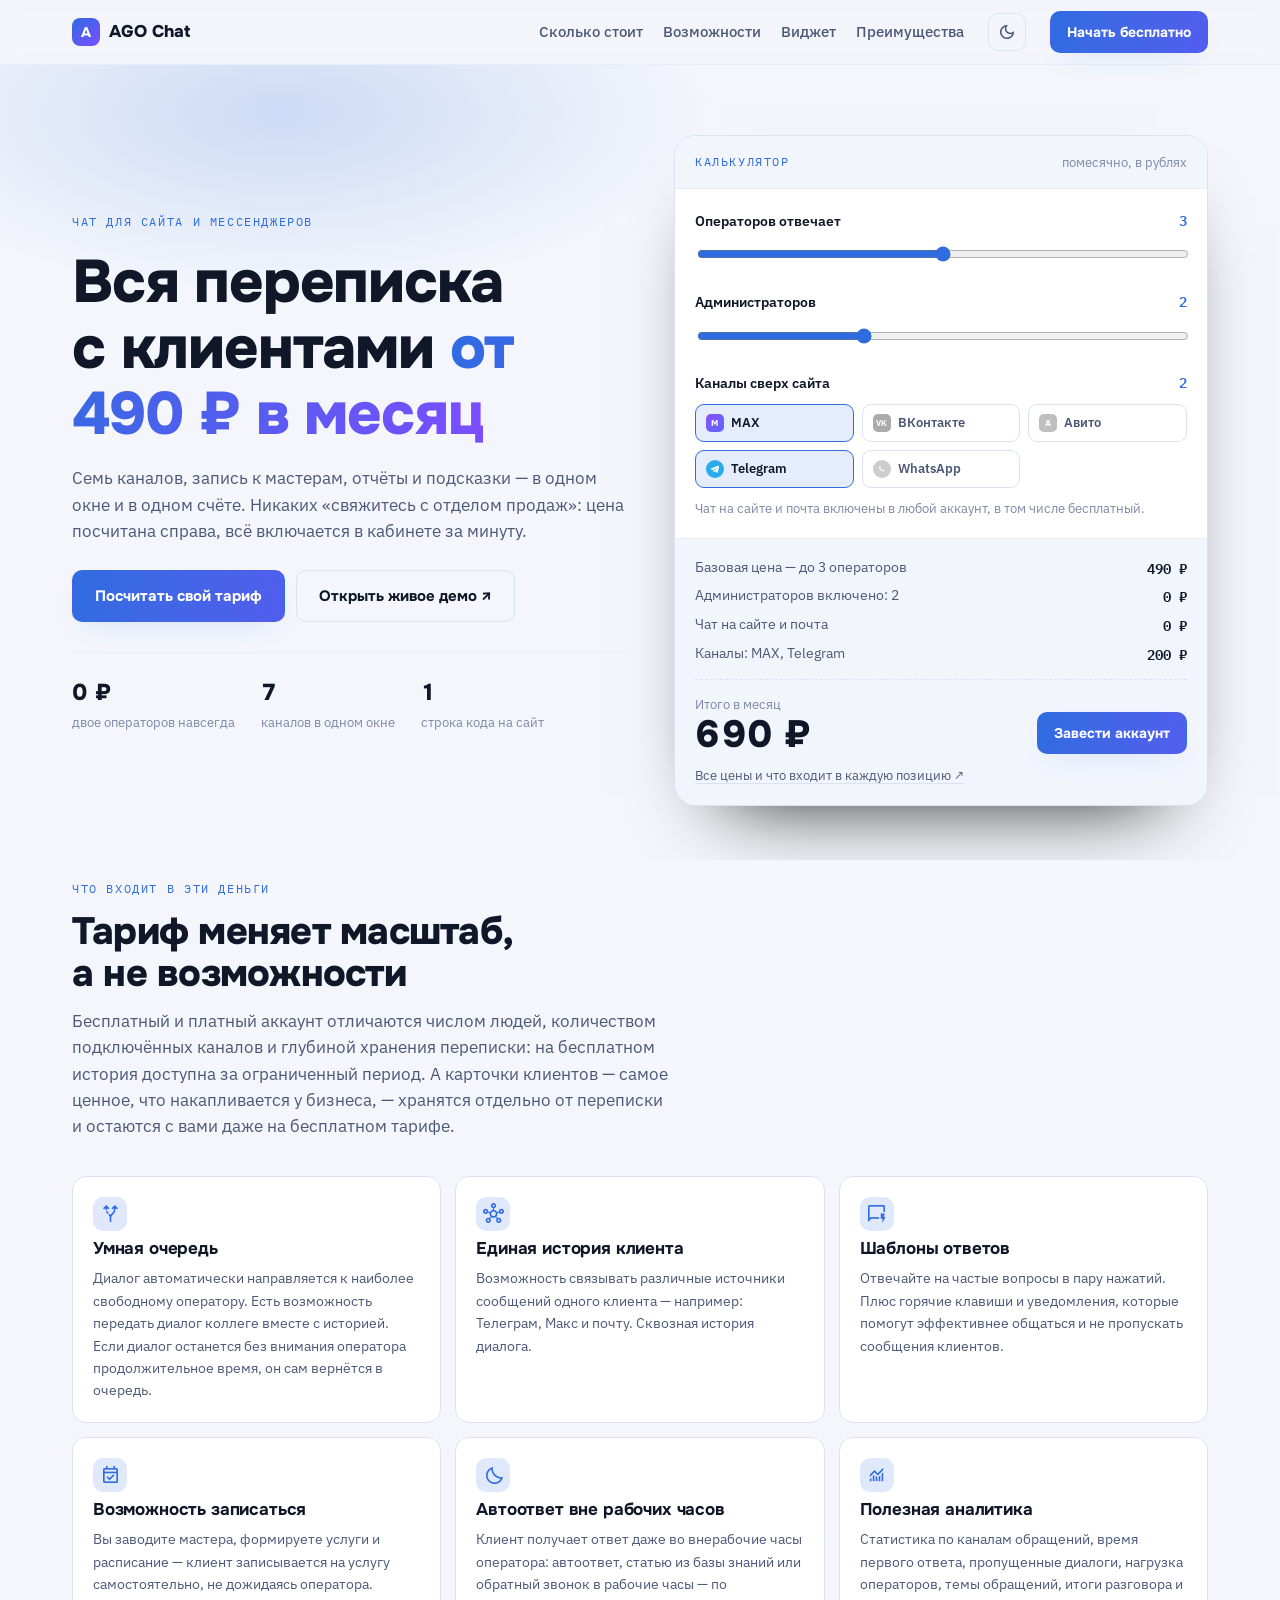
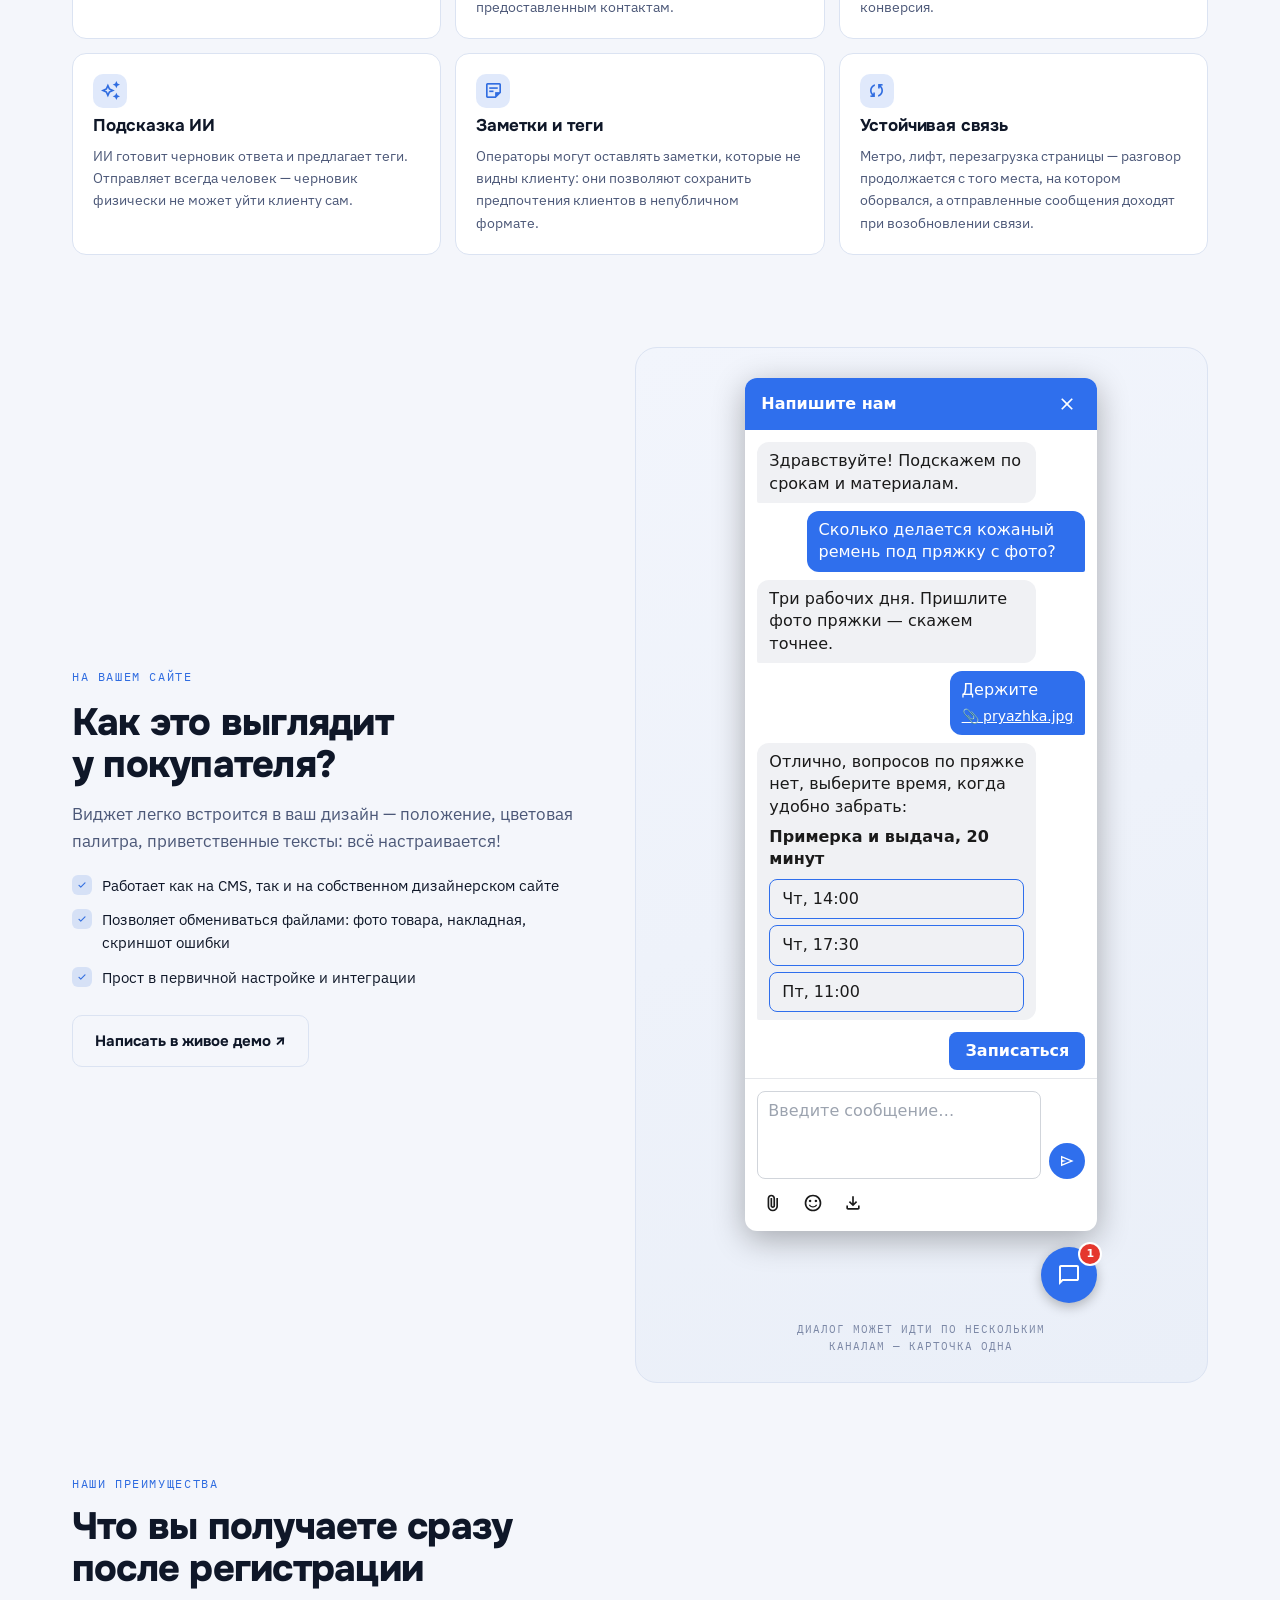
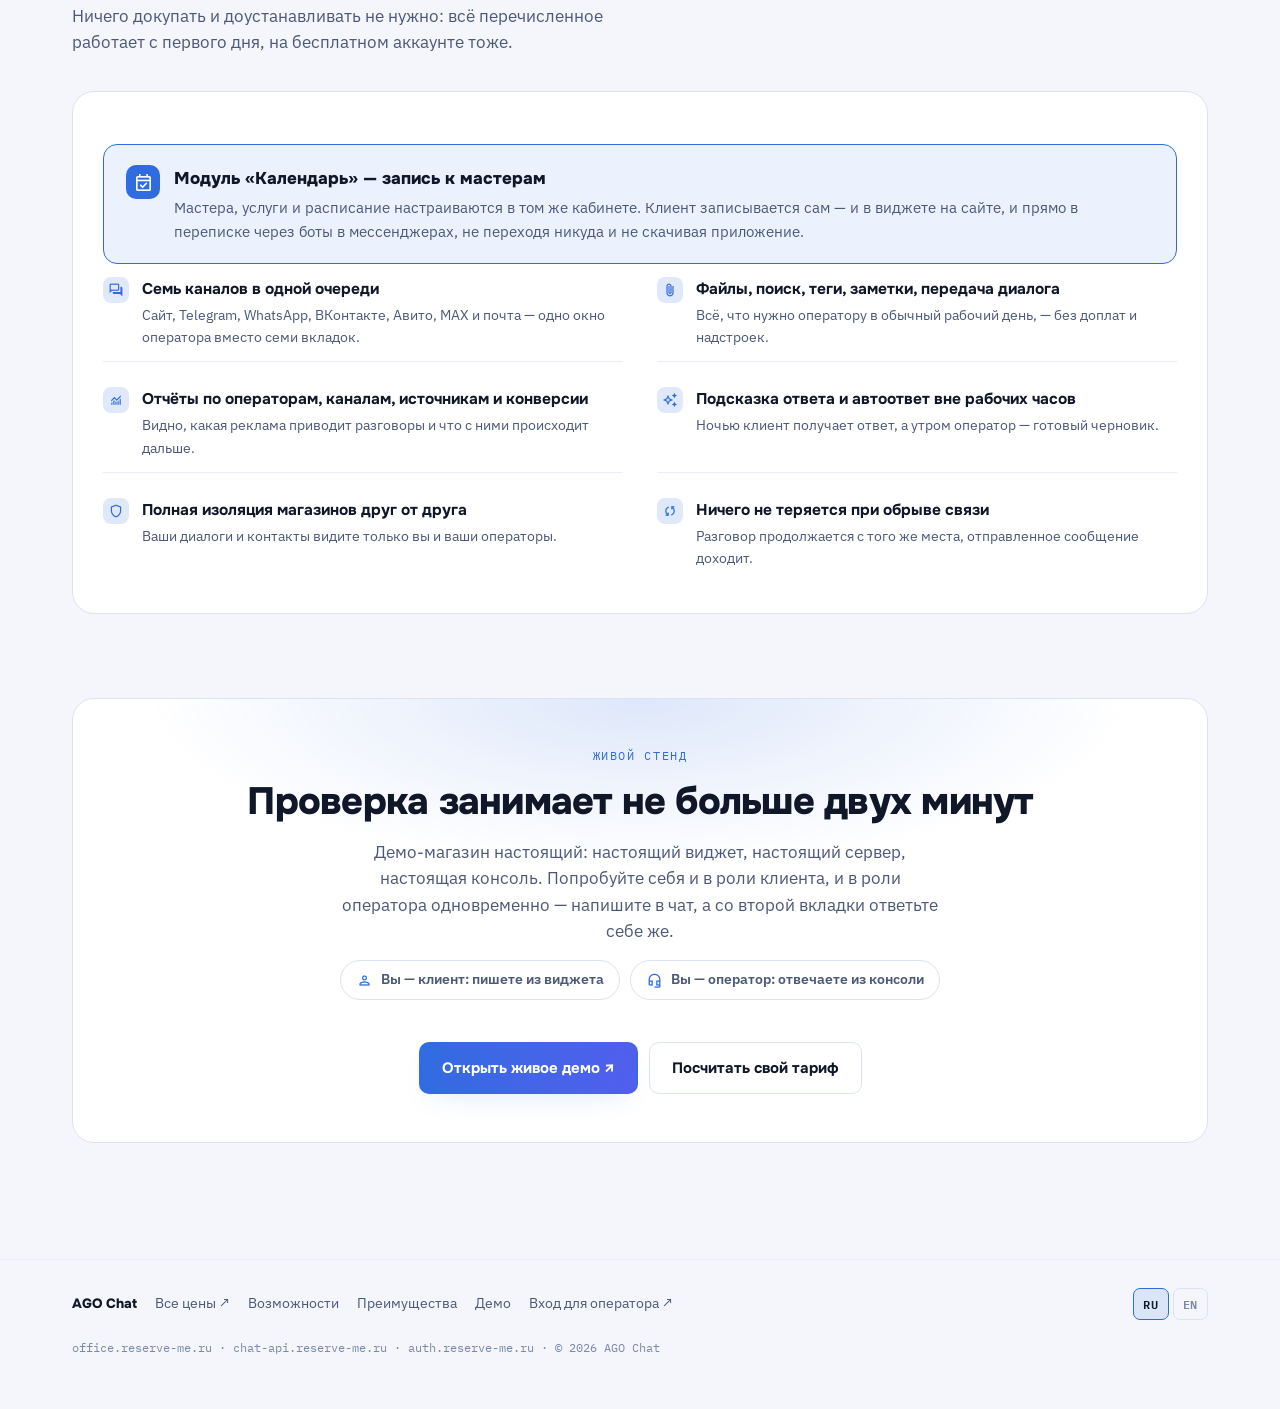
==== commit 69af3844: "fix(landing): the price list is reachable from the calculator, not only from the footer The front pa" ====
--- a/index.html
+++ b/index.html
@@ -92,6 +92,10 @@
             <a class="btn btn-primary btn-sm" href="https://office.reserve-me.ru" target="_blank" rel="noopener" data-i18n="home.calc.cta">Завести аккаунт</a>
           </div>
           <p class="free-note" id="freeNote" hidden data-i18n="home.calc.freenote">Такой набор помещается в бесплатный аккаунт — платить не за что.</p>
+          <!-- The reader has a figure; the next honest question is what it is made of. The
+               footer carried the only route to the price list, which is a scroll away from the
+               one moment it is wanted. -->
+          <a class="calc-link" href="pricing.html" data-i18n="home.calc.full">Все цены и что входит в каждую позицию ↗</a>
         </div>
       </div>
     </div>
--- a/styles.css
+++ b/styles.css
@@ -178,6 +178,9 @@
    set at headline size as if it were one. */
 .total .amt.unpriced{font-size:16px;font-weight:600;color:var(--ink-soft);line-height:1.4;max-width:26ch;}
 .free-note{margin-top:10px;font-size:12.5px;color:var(--green);}
+.calc-link{display:inline-block;margin-top:12px;font-size:13px;color:var(--ink-soft);text-decoration:underline;
+  text-underline-offset:3px;text-decoration-color:var(--line);}
+.calc-link:hover{color:var(--blue);text-decoration-color:var(--blue);}
 
 /* sections */
 section{padding:72px 0;}
@@ -304,3 +307,19 @@
 .price-path h3{font-size:20px;margin-bottom:8px;}
 .price-path p{font-size:14.5px;color:var(--ink-soft);}
 .price-path .ctas{display:flex;flex-direction:column;gap:10px;}
+
+/* The operator-price rule (pricing.html). Replaced a four-row ladder whose first two rows carried
+   the same figure - arithmetically correct, and read as a typo. Stating the rule and showing one
+   worked sum says the same thing without that trap, in a third of the vertical space. */
+.price-rule{padding:6px 24px 24px;}
+.rule-line{display:flex;align-items:baseline;gap:16px;padding:16px 0;border-bottom:1px solid var(--line-soft);}
+.rule-line:last-of-type{border-bottom:0;}
+.rule-n{flex:0 0 auto;min-width:3.6rem;font-family:'Onest',sans-serif;font-weight:800;font-size:26px;
+  line-height:1;color:var(--blue);font-variant-numeric:tabular-nums;}
+.rule-what{flex:1;color:var(--ink-soft);font-size:15px;}
+.rule-line .amount{flex:0 0 auto;font-family:'IBM Plex Mono',monospace;font-variant-numeric:tabular-nums;
+  font-weight:600;font-size:16px;white-space:nowrap;}
+.rule-plus{color:var(--ink-faint);}
+.rule-example{margin-top:18px;padding-top:16px;border-top:1px dashed var(--line);
+  font-size:14.5px;color:var(--ink-soft);display:flex;flex-wrap:wrap;align-items:baseline;gap:6px;}
+.rule-example .amount{font-family:'IBM Plex Mono',monospace;font-variant-numeric:tabular-nums;color:var(--ink);font-weight:600;}
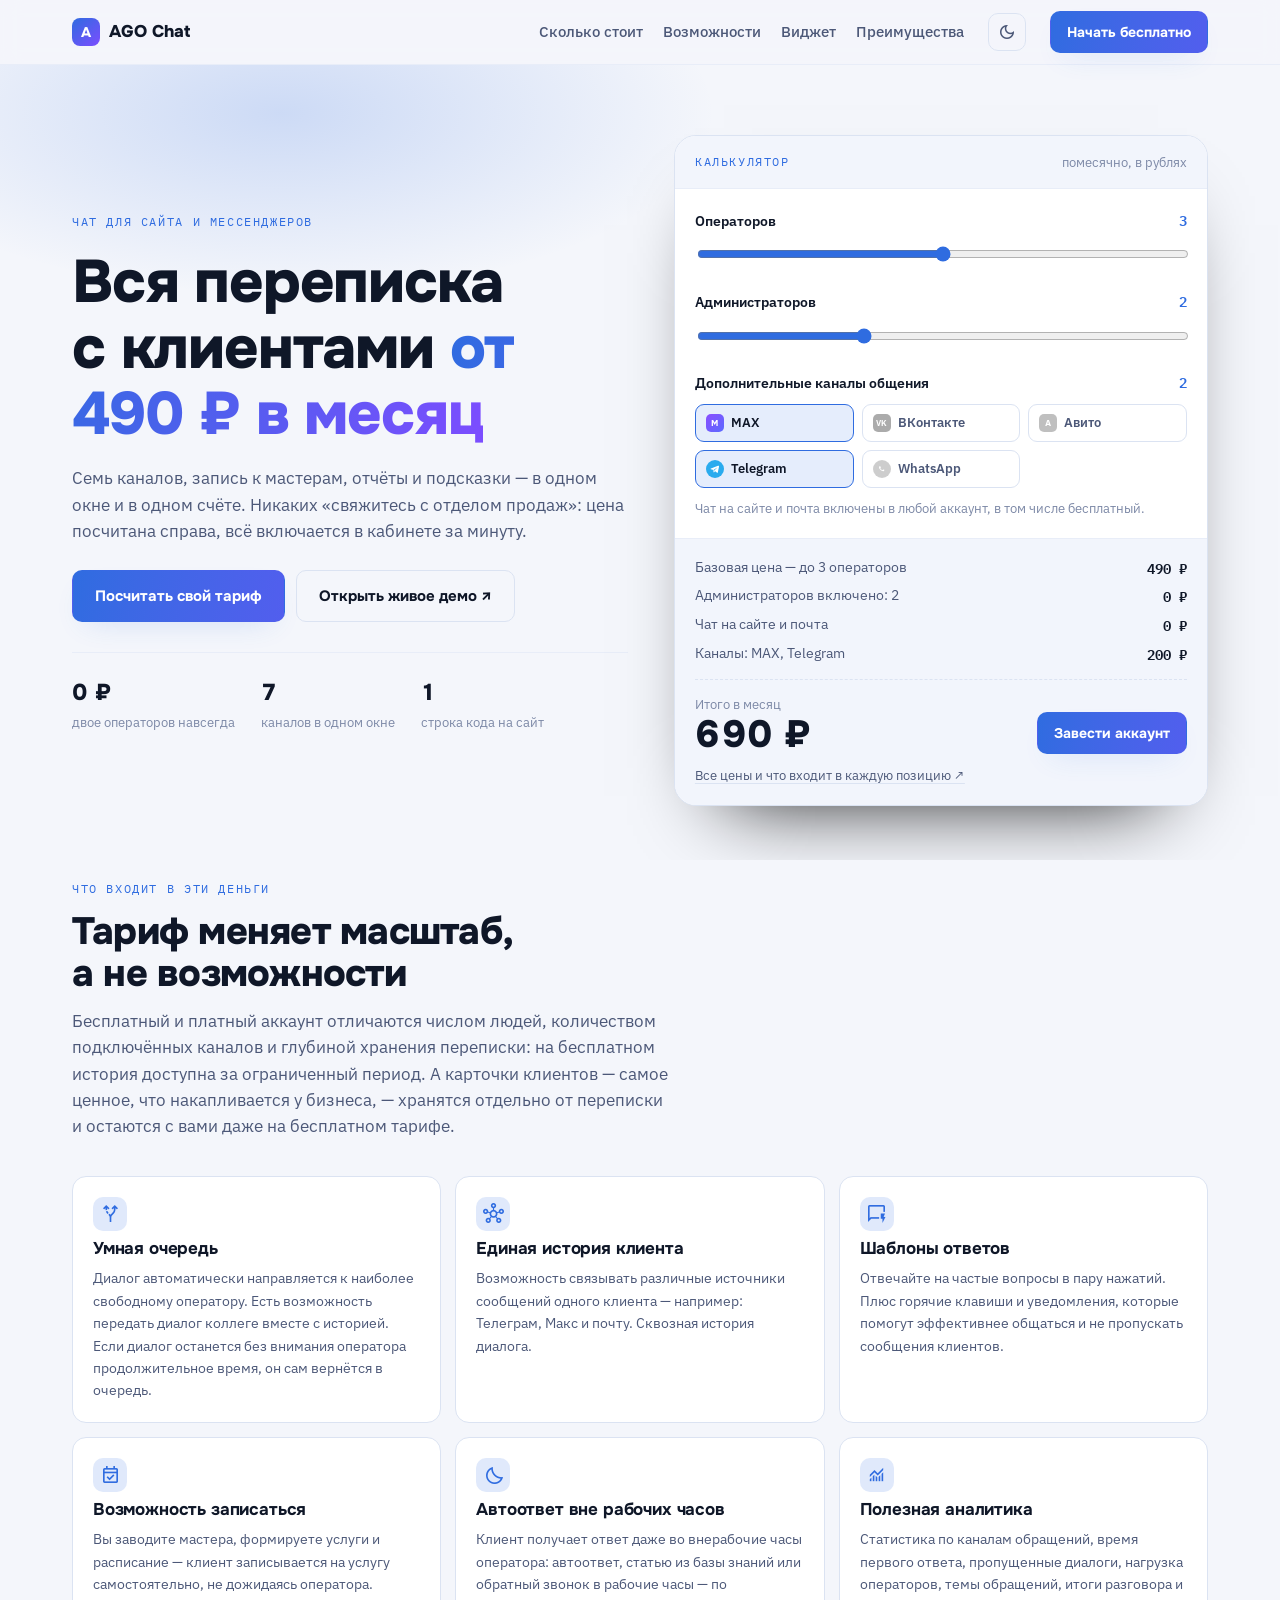
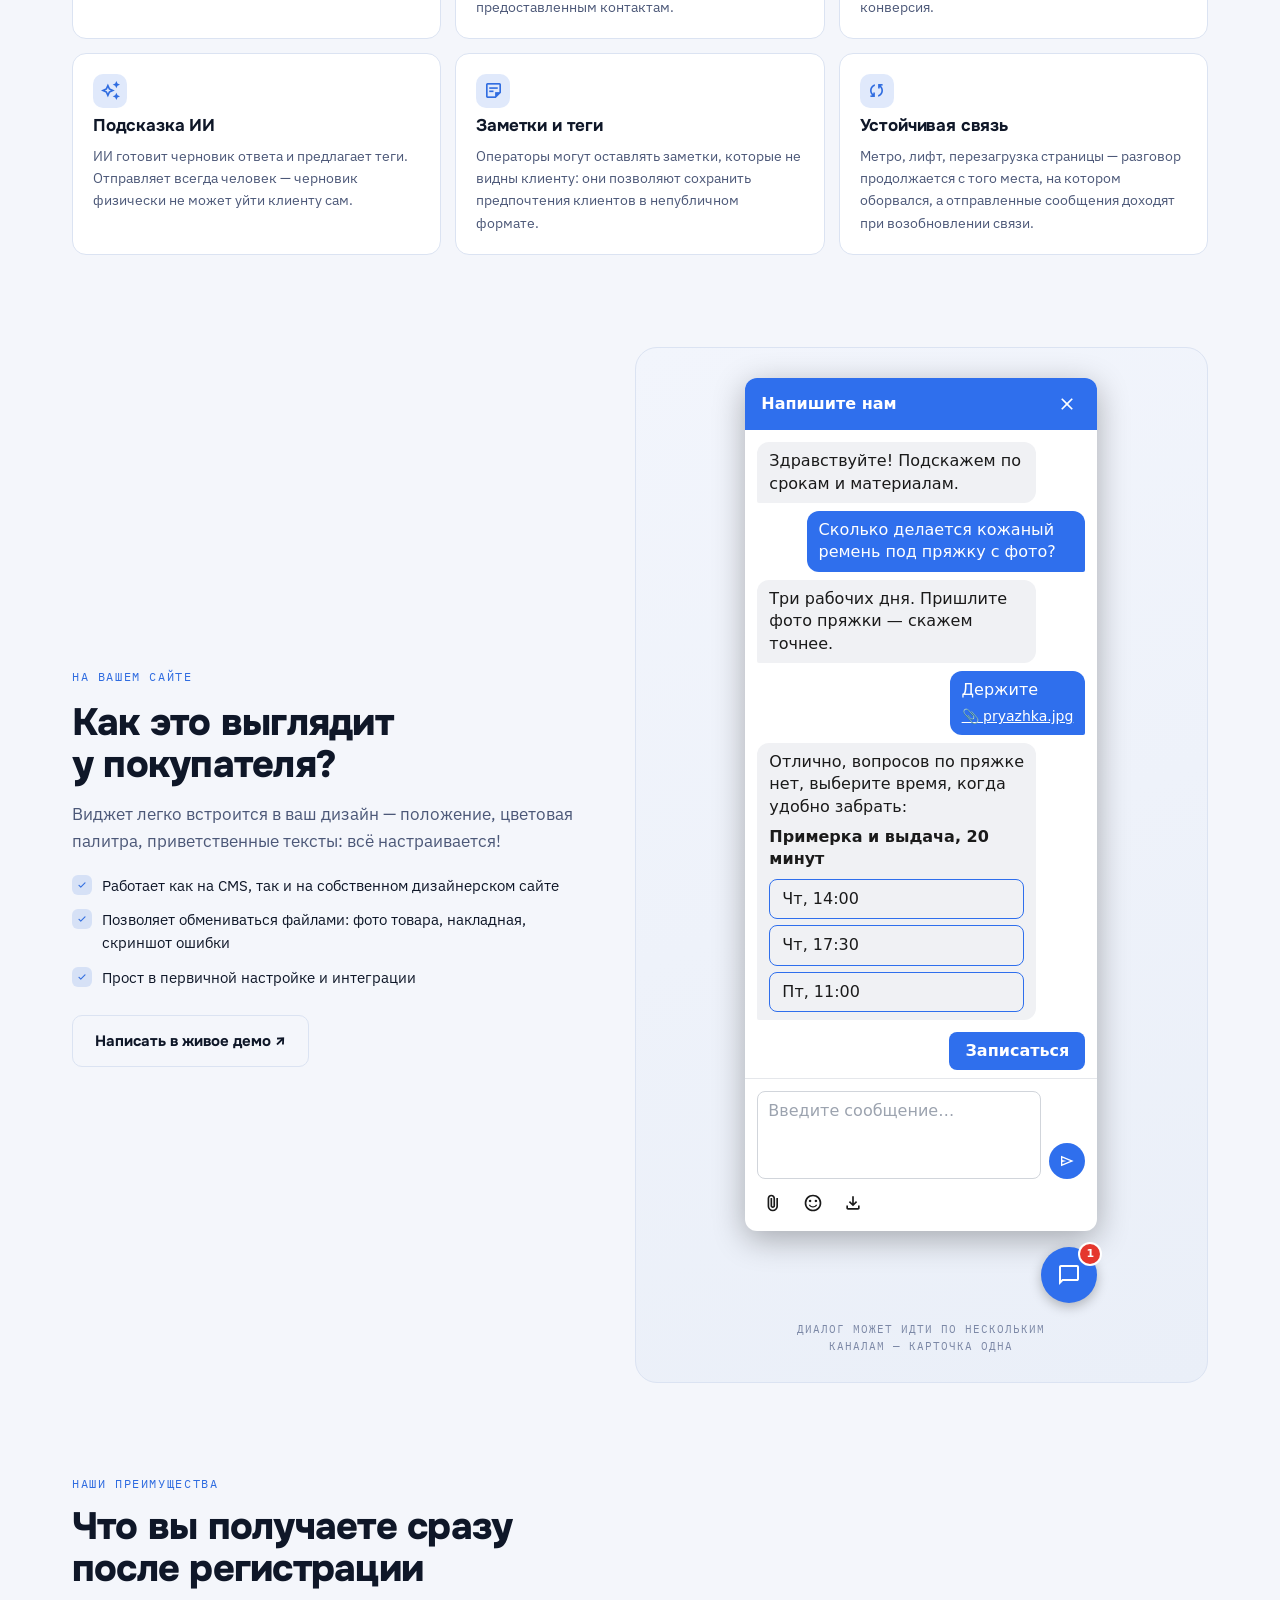
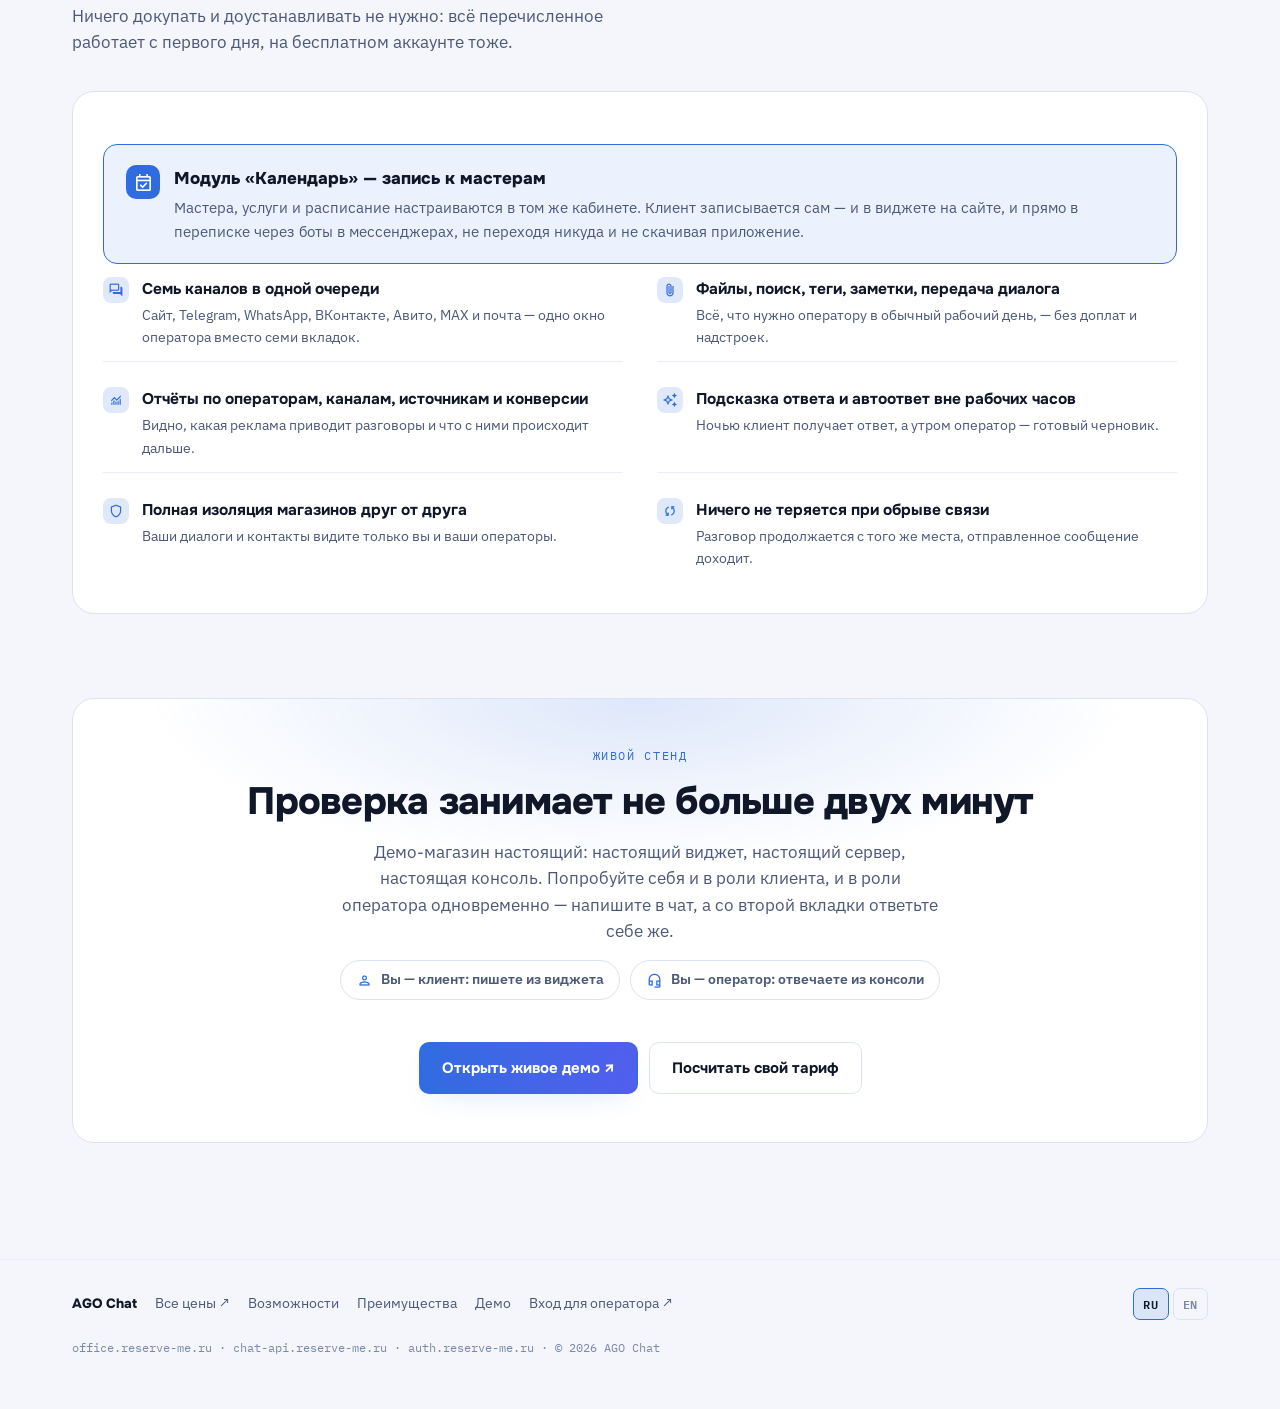
==== commit 88170a44: "fix(landing): drop the operator-price block, and say plainly what the calculator's controls are Thre" ====
--- a/index.html
+++ b/index.html
@@ -63,7 +63,7 @@
         </div>
         <div class="calc-body">
           <div>
-            <div class="ctl-label"><span data-i18n="home.calc.seats">Операторов отвечает</span><span class="val" id="seatsVal">3</span></div>
+            <div class="ctl-label"><span data-i18n="home.calc.seats">Операторов</span><span class="val" id="seatsVal">3</span></div>
             <input type="range" id="seats" min="1" max="5" step="1" value="3" aria-label="Операторов">
           </div>
           <div>
@@ -71,7 +71,7 @@
             <input type="range" id="adm" min="1" max="4" step="1" value="2" aria-label="Администраторов">
           </div>
           <div>
-            <div class="ctl-label"><span data-i18n="home.calc.channels">Каналы сверх сайта</span><span class="val" id="chVal">2</span></div>
+            <div class="ctl-label"><span data-i18n="home.calc.channels">Дополнительные каналы общения</span><span class="val" id="chVal">2</span></div>
             <div class="chgrid" id="chgrid">
               <button class="chbtn" type="button" data-ch="MAX" aria-pressed="true"><span class="mk" style="background:linear-gradient(135deg,#8a4dff,#5b6bff)" aria-hidden="true">M</span>MAX</button>
               <button class="chbtn" type="button" data-ch="ВКонтакте" aria-pressed="false"><span class="mk" style="background:#0077ff;font-size:8px" aria-hidden="true">VK</span>ВКонтакте</button>
--- a/styles.css
+++ b/styles.css
@@ -307,19 +307,3 @@
 .price-path h3{font-size:20px;margin-bottom:8px;}
 .price-path p{font-size:14.5px;color:var(--ink-soft);}
 .price-path .ctas{display:flex;flex-direction:column;gap:10px;}
-
-/* The operator-price rule (pricing.html). Replaced a four-row ladder whose first two rows carried
-   the same figure - arithmetically correct, and read as a typo. Stating the rule and showing one
-   worked sum says the same thing without that trap, in a third of the vertical space. */
-.price-rule{padding:6px 24px 24px;}
-.rule-line{display:flex;align-items:baseline;gap:16px;padding:16px 0;border-bottom:1px solid var(--line-soft);}
-.rule-line:last-of-type{border-bottom:0;}
-.rule-n{flex:0 0 auto;min-width:3.6rem;font-family:'Onest',sans-serif;font-weight:800;font-size:26px;
-  line-height:1;color:var(--blue);font-variant-numeric:tabular-nums;}
-.rule-what{flex:1;color:var(--ink-soft);font-size:15px;}
-.rule-line .amount{flex:0 0 auto;font-family:'IBM Plex Mono',monospace;font-variant-numeric:tabular-nums;
-  font-weight:600;font-size:16px;white-space:nowrap;}
-.rule-plus{color:var(--ink-faint);}
-.rule-example{margin-top:18px;padding-top:16px;border-top:1px dashed var(--line);
-  font-size:14.5px;color:var(--ink-soft);display:flex;flex-wrap:wrap;align-items:baseline;gap:6px;}
-.rule-example .amount{font-family:'IBM Plex Mono',monospace;font-variant-numeric:tabular-nums;color:var(--ink);font-weight:600;}
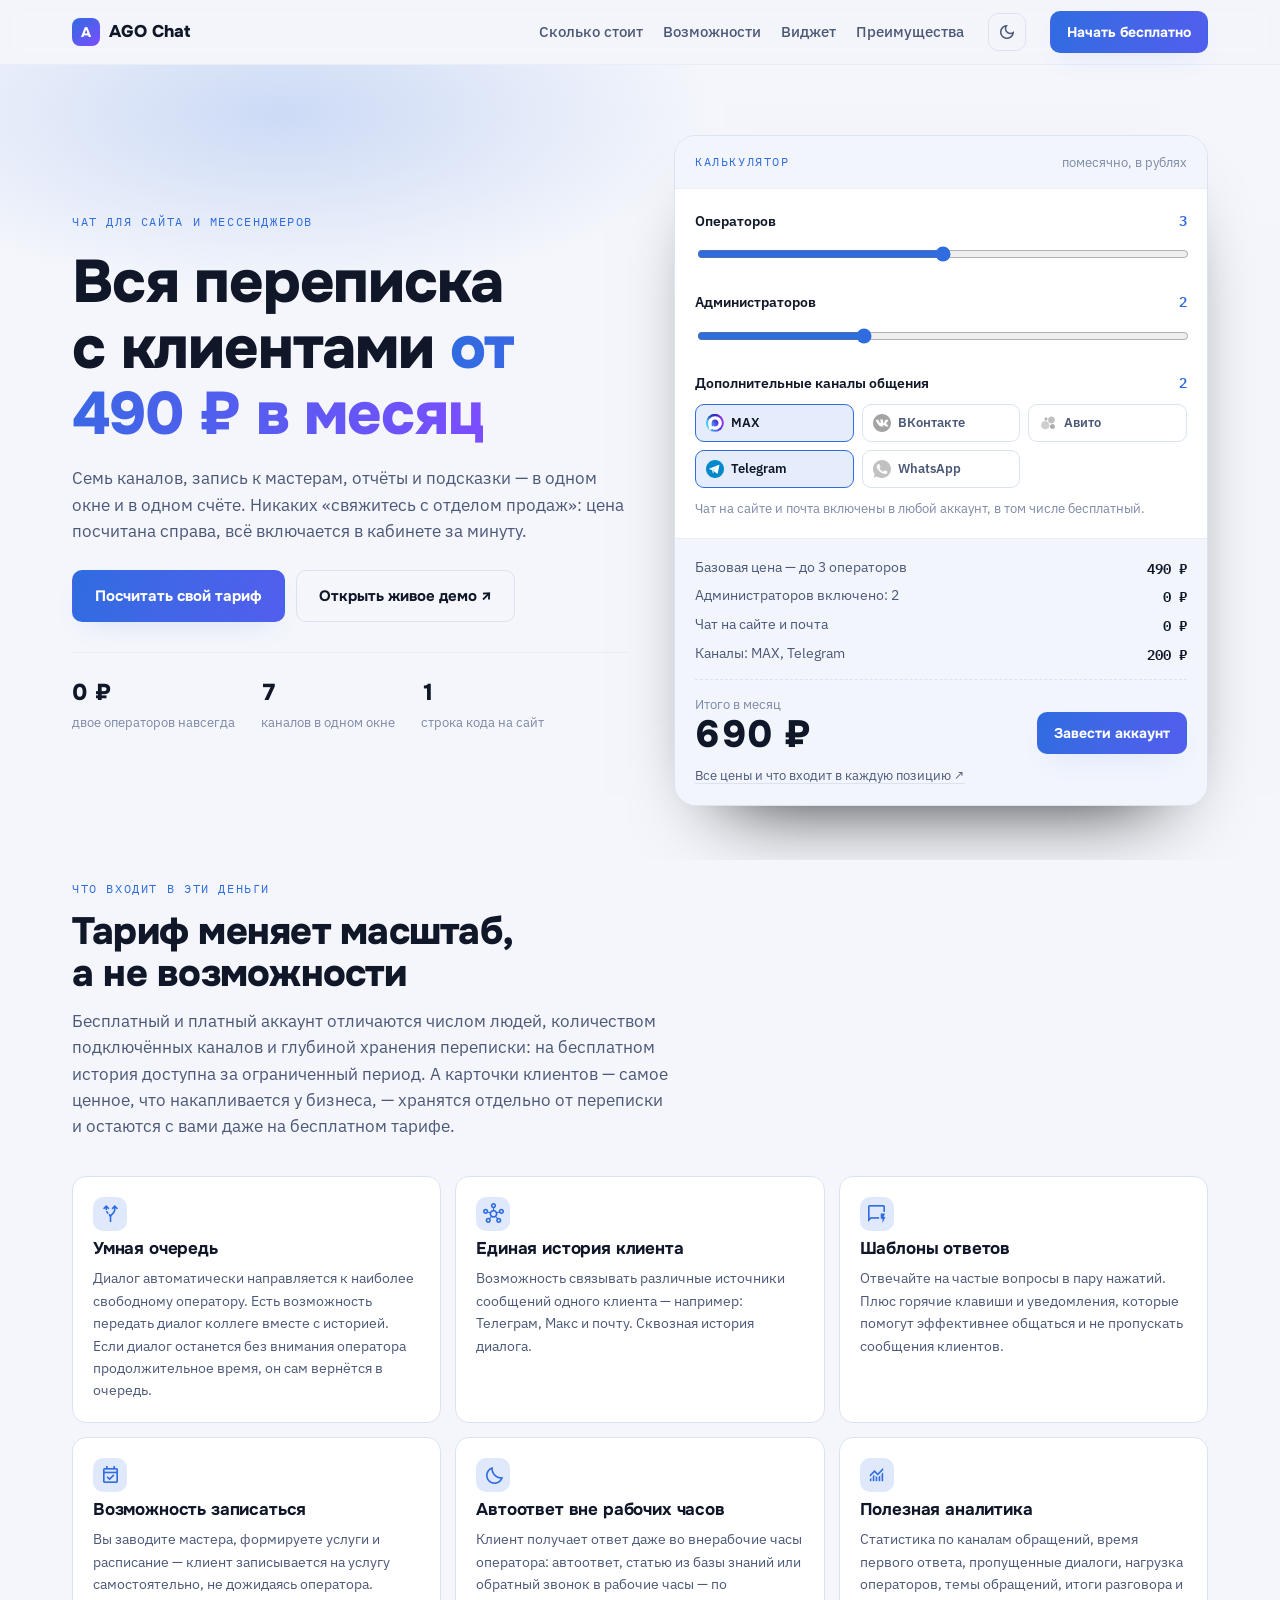
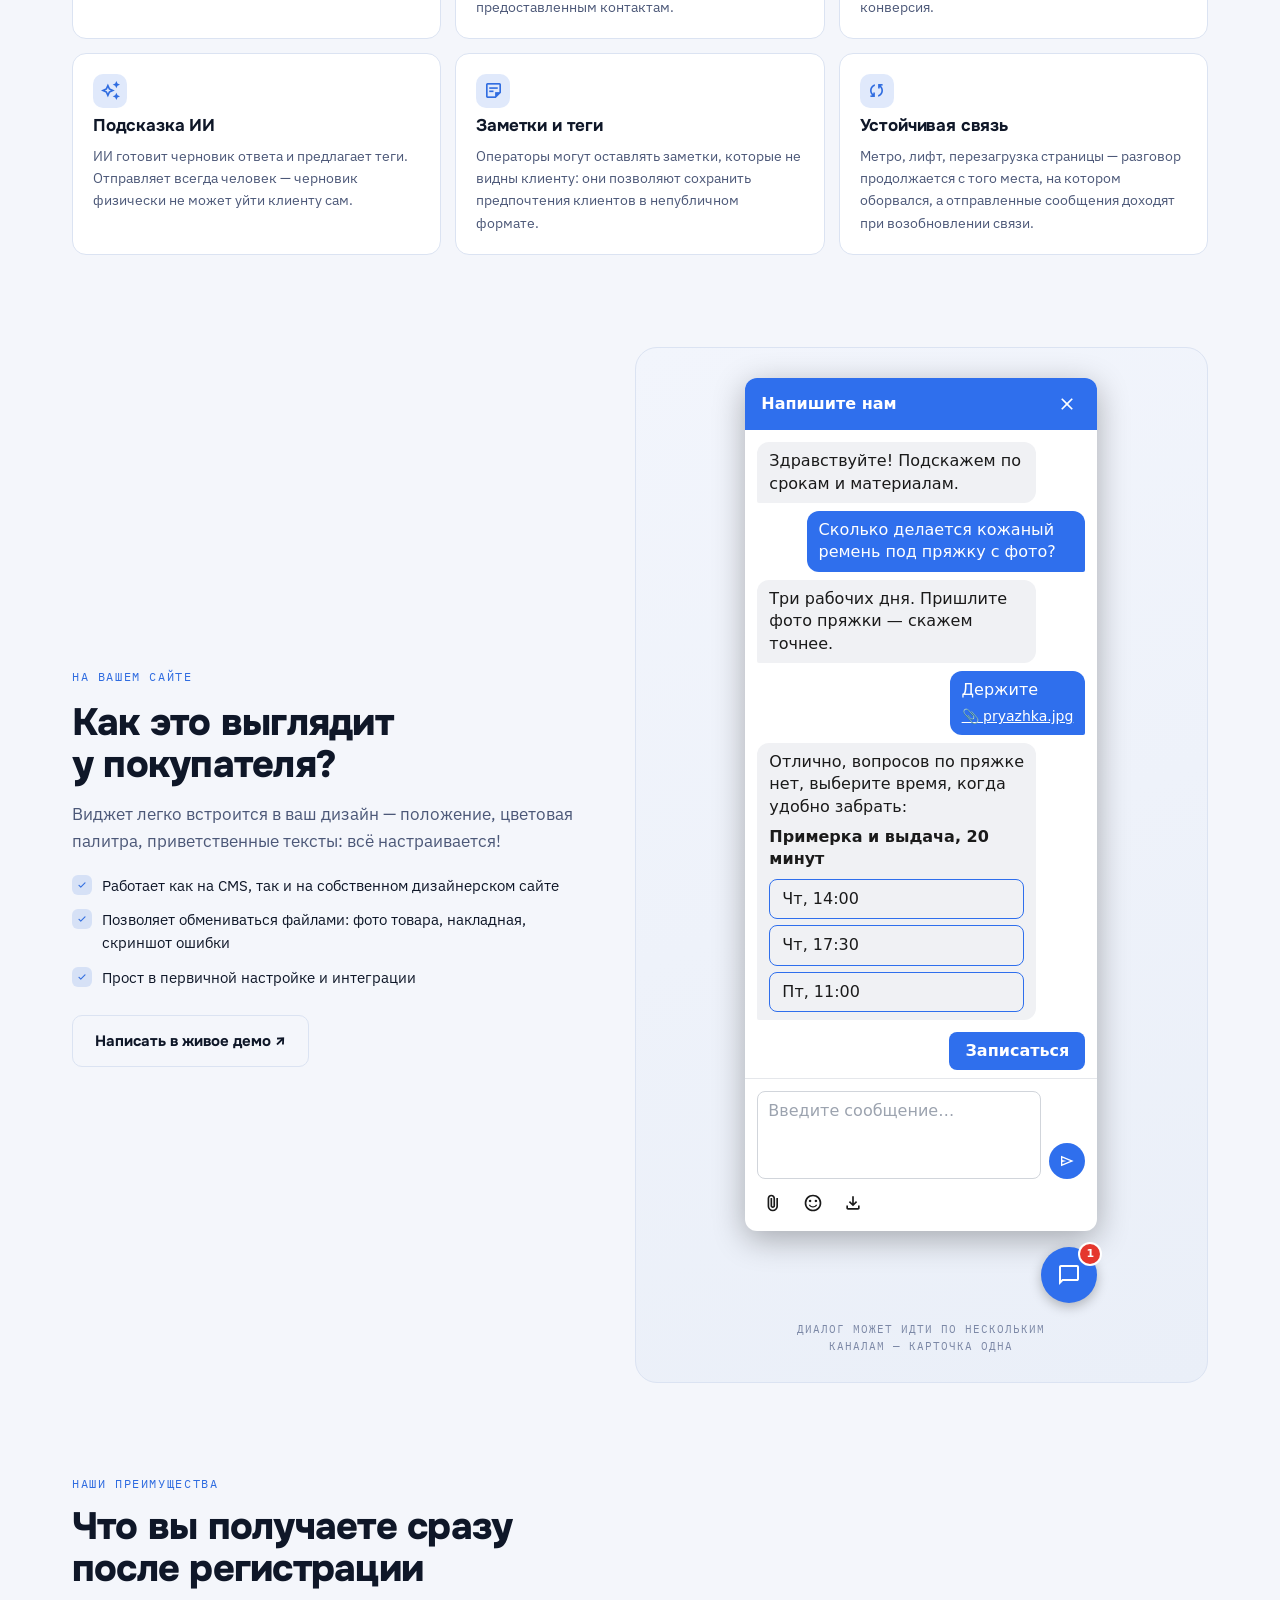
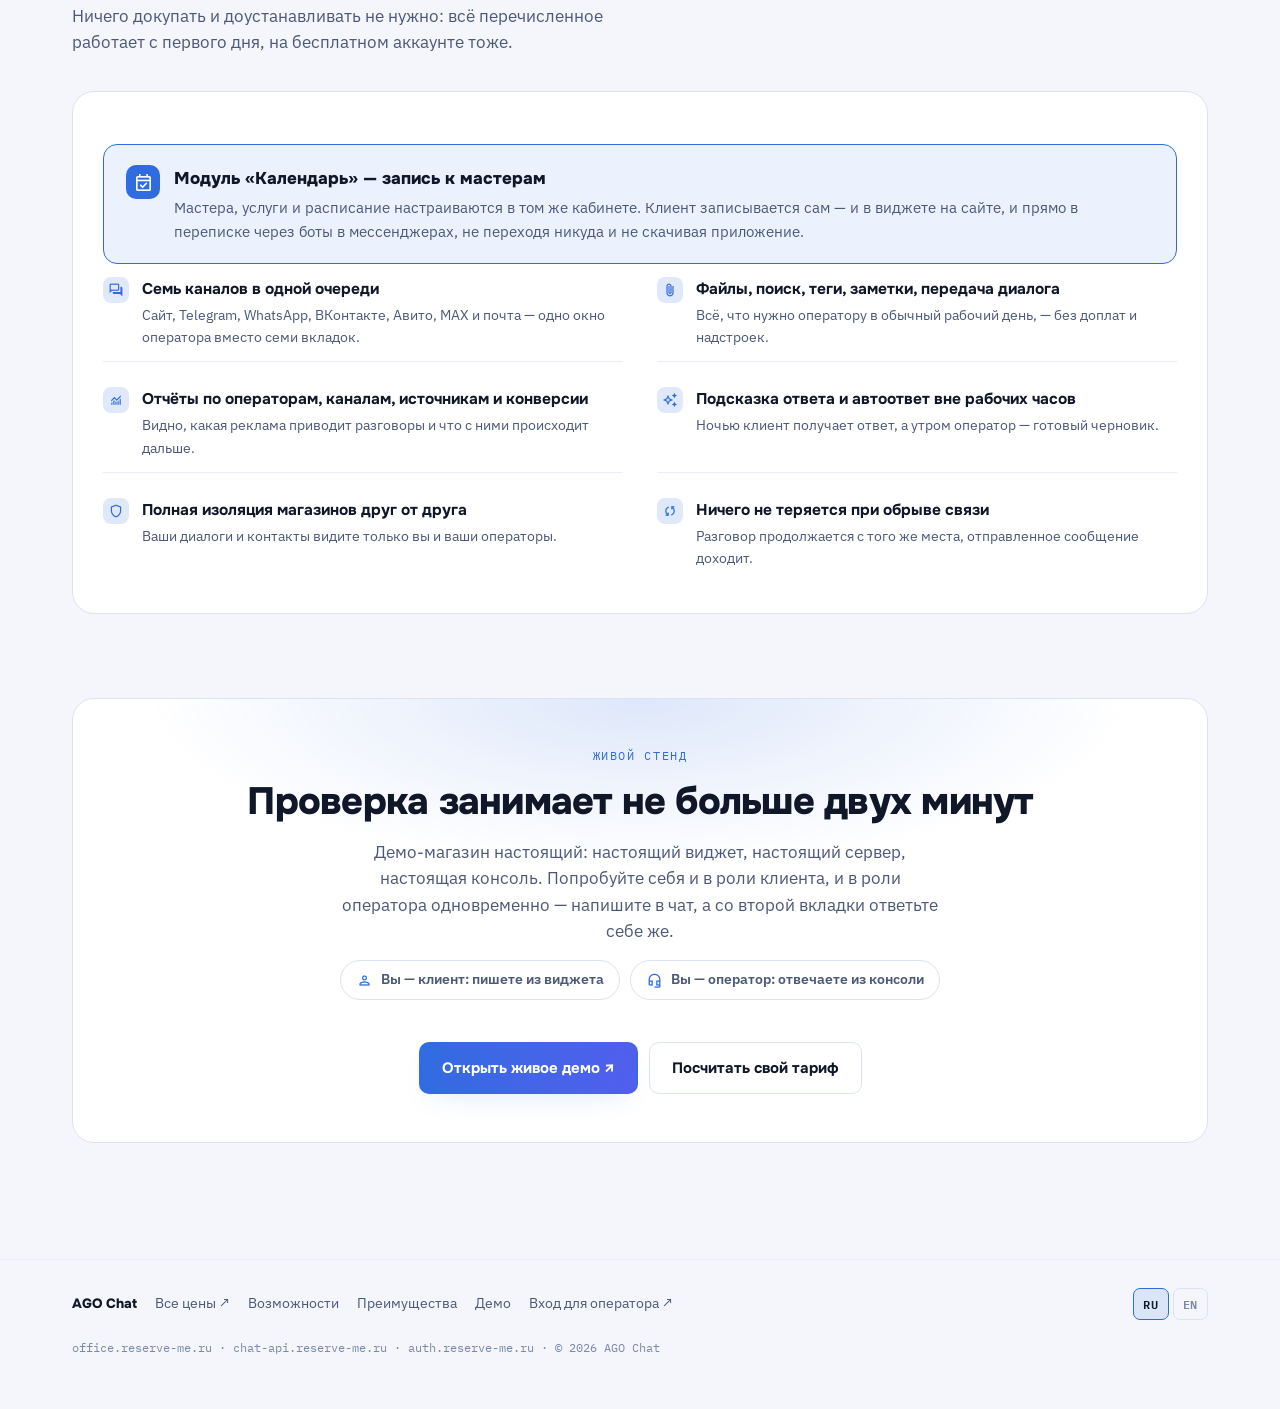
==== commit 21af60f4: "feat(landing): real brand icons for the pricing calculator's channel toggles (25-171) The pricing ca" ====
--- a/index.html
+++ b/index.html
@@ -73,11 +73,11 @@
           <div>
             <div class="ctl-label"><span data-i18n="home.calc.channels">Дополнительные каналы общения</span><span class="val" id="chVal">2</span></div>
             <div class="chgrid" id="chgrid">
-              <button class="chbtn" type="button" data-ch="MAX" aria-pressed="true"><span class="mk" style="background:linear-gradient(135deg,#8a4dff,#5b6bff)" aria-hidden="true">M</span>MAX</button>
-              <button class="chbtn" type="button" data-ch="ВКонтакте" aria-pressed="false"><span class="mk" style="background:#0077ff;font-size:8px" aria-hidden="true">VK</span>ВКонтакте</button>
-              <button class="chbtn" type="button" data-ch="Авито" aria-pressed="false"><span class="mk" style="background:#00aaff" aria-hidden="true">A</span>Авито</button>
-              <button class="chbtn" type="button" data-ch="Telegram" aria-pressed="true"><span class="mk round" style="background:#2aabee" aria-hidden="true"><svg viewBox="0 0 24 24" fill="currentColor" aria-hidden="true"><path d="M19.3 5.1 3.9 11.1c-1 .4-1 1-.2 1.2l3.9 1.2 1.5 4.6c.2.5.3.7.7.7.3 0 .4-.1.6-.3l1.9-1.8 3.9 2.9c.7.4 1.2.2 1.4-.7l2.5-11.8c.2-1-.4-1.5-1.1-1.2zM8.9 13.9l8.4-5.3-6.9 6.3-.3 3.1-1.2-4.1z"></path></svg></span>Telegram</button>
-              <button class="chbtn" type="button" data-ch="WhatsApp" aria-pressed="false"><span class="mk round" style="background:#25d366" aria-hidden="true"><svg viewBox="0 0 24 24" fill="currentColor" aria-hidden="true"><path d="M16.7 13.9c-.3-.1-1.7-.8-1.9-.9-.3-.1-.4-.1-.6.1-.2.3-.7.9-.8 1-.2.2-.3.2-.6.1-.3-.2-1.2-.5-2.3-1.4-.9-.8-1.4-1.7-1.6-2-.2-.3 0-.5.1-.6l.4-.5c.1-.2.2-.3.3-.5 0-.2 0-.4-.1-.5l-.8-1.9c-.2-.5-.4-.4-.6-.4h-.5c-.2 0-.5.1-.7.3-.3.3-.9.9-.9 2.2s.9 2.6 1.1 2.8c.1.2 1.8 2.8 4.4 3.9 2.2.9 2.6.7 3.1.7.5 0 1.6-.6 1.8-1.3.2-.7.2-1.2.2-1.3-.1-.2-.3-.2-.5-.3z"></path></svg></span>WhatsApp</button>
+              <button class="chbtn" type="button" data-ch="MAX" aria-pressed="true"><span class="mk" aria-hidden="true"><img src="icons/max.svg" alt="" class="mk-crop"></span>MAX</button>
+              <button class="chbtn" type="button" data-ch="ВКонтакте" aria-pressed="false"><span class="mk round" aria-hidden="true"><img src="icons/vk.svg" alt=""></span>ВКонтакте</button>
+              <button class="chbtn" type="button" data-ch="Авито" aria-pressed="false"><span class="mk" aria-hidden="true"><img src="icons/avito.svg" alt="" class="mk-compact"></span>Авито</button>
+              <button class="chbtn" type="button" data-ch="Telegram" aria-pressed="true"><span class="mk round" aria-hidden="true"><img src="icons/telegram.svg" alt=""></span>Telegram</button>
+              <button class="chbtn" type="button" data-ch="WhatsApp" aria-pressed="false"><span class="mk round" aria-hidden="true"><img src="icons/whatsapp.svg" alt=""></span>WhatsApp</button>
             </div>
             <p class="calc-note" data-i18n="home.calc.included">Чат на сайте и почта включены в любой аккаунт, в том числе бесплатный.</p>
           </div>
--- a/styles.css
+++ b/styles.css
@@ -156,14 +156,23 @@
 @media(max-width:420px){.chgrid{grid-template-columns:repeat(2,1fr);}}
 .chbtn{display:flex;align-items:center;gap:7px;border:1px solid var(--line);background:transparent;color:var(--ink-soft);
   border-radius:9px;padding:9px 10px;font-size:13px;font-weight:600;cursor:pointer;font-family:inherit;text-align:left;transition:.15s;}
-/* Brand marks, not logos: drawn here rather than loaded, and deliberately generic enough not to
-   pass as an official asset. Replacing them with each brand's own SVG is a licensing question as
-   much as a design one. */
+/* `25-171`: the five channels' real brand icon files, byte-identical to the ones `25-172` shipped
+   into ago-widget's own channel switcher - copied in under `icons/`, never redrawn or recolored here.
+   A channel not yet toggled on stays desaturated via `filter:grayscale`, the same dim/highlight the
+   old hand-drawn placeholders used, so an unselected real logo doesn't read as more "official" than a
+   selected one. */
 .chbtn .mk{flex:0 0 auto;width:18px;height:18px;border-radius:5px;display:grid;place-items:center;
-  color:#fff;font-size:9px;font-weight:800;line-height:1;letter-spacing:-.02em;
   filter:grayscale(1);opacity:.55;transition:filter .15s,opacity .15s;}
 .chbtn .mk.round{border-radius:50%;}
-.chbtn .mk svg{width:12px;height:12px;}
+.chbtn .mk img{width:100%;height:100%;display:block;}
+/* MAX's native art is a rounded square (`rect ry="249.681"` on a 1000x1000 viewBox) - the other four
+   already render as full circles from their own path data, so MAX alone needs this crop (identical
+   technique to ago-widget's `25-172`). */
+.chbtn .mk img.mk-crop{clip-path:circle(50% at 50% 50%);}
+/* Avito's four colored circles don't fill a circular bounding box the way the other marks do - sized
+   down within the existing badge rather than stretched edge-to-edge, so it doesn't read as oversized
+   next to its neighbors. */
+.chbtn .mk img.mk-compact{width:76%;height:76%;}
 .chbtn[aria-pressed="true"]{border-color:var(--blue);color:var(--ink);background:color-mix(in srgb,var(--blue) 12%,transparent);}
 .chbtn[aria-pressed="true"] .mk{filter:none;opacity:1;}
 .calc-note{margin-top:10px;font-size:12.5px;color:var(--ink-faint);}
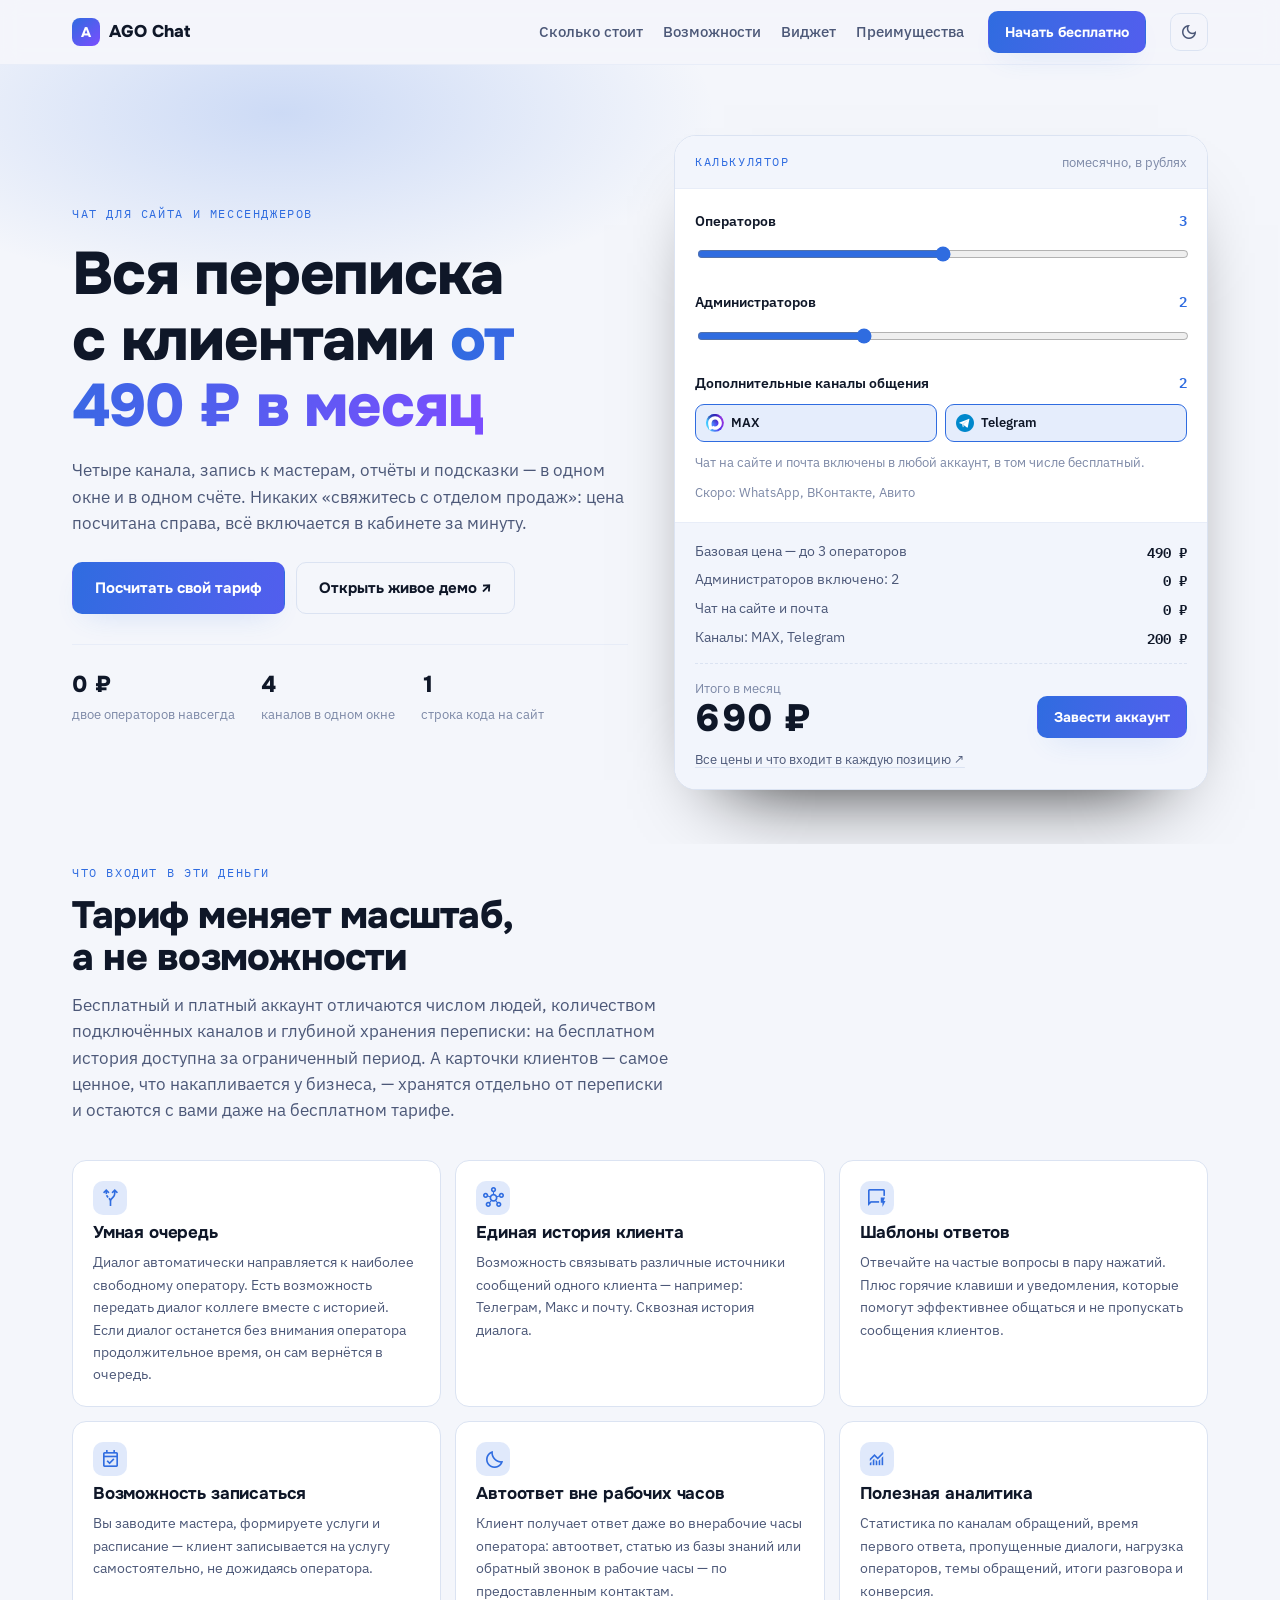
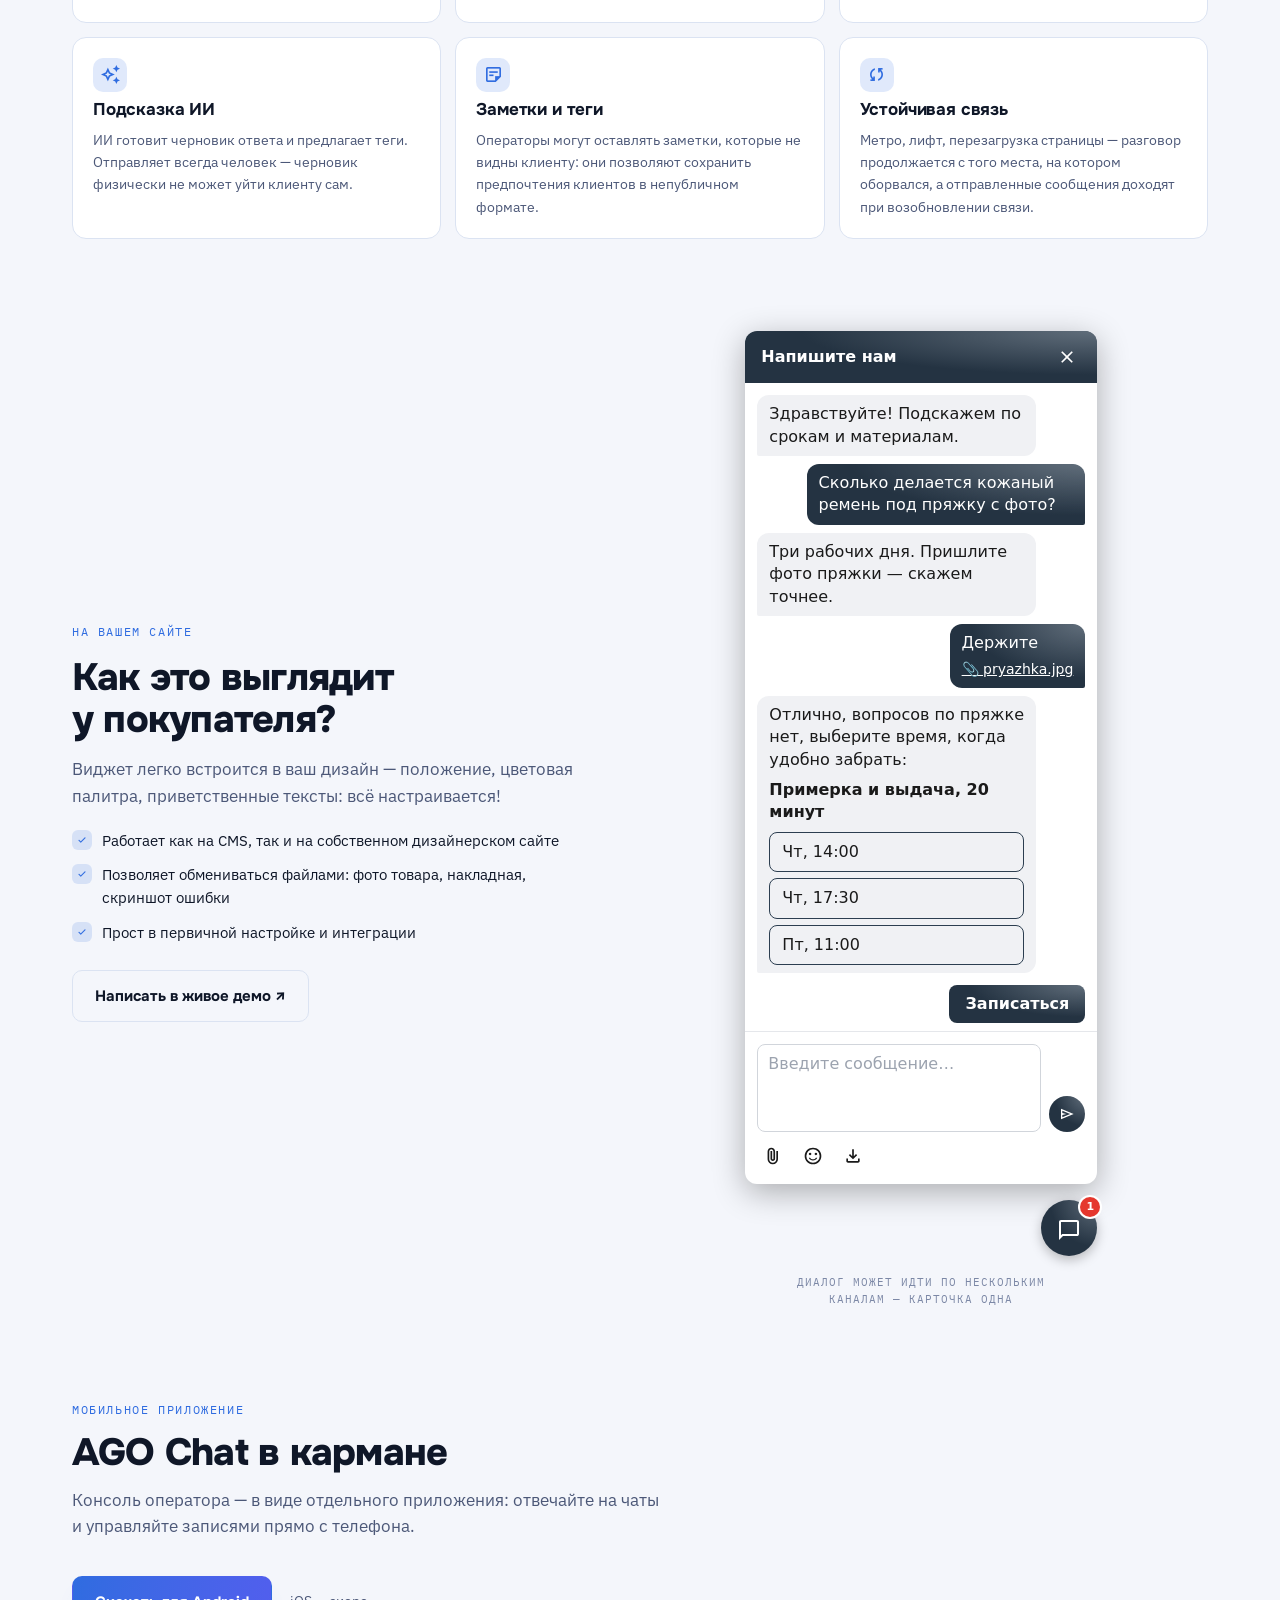
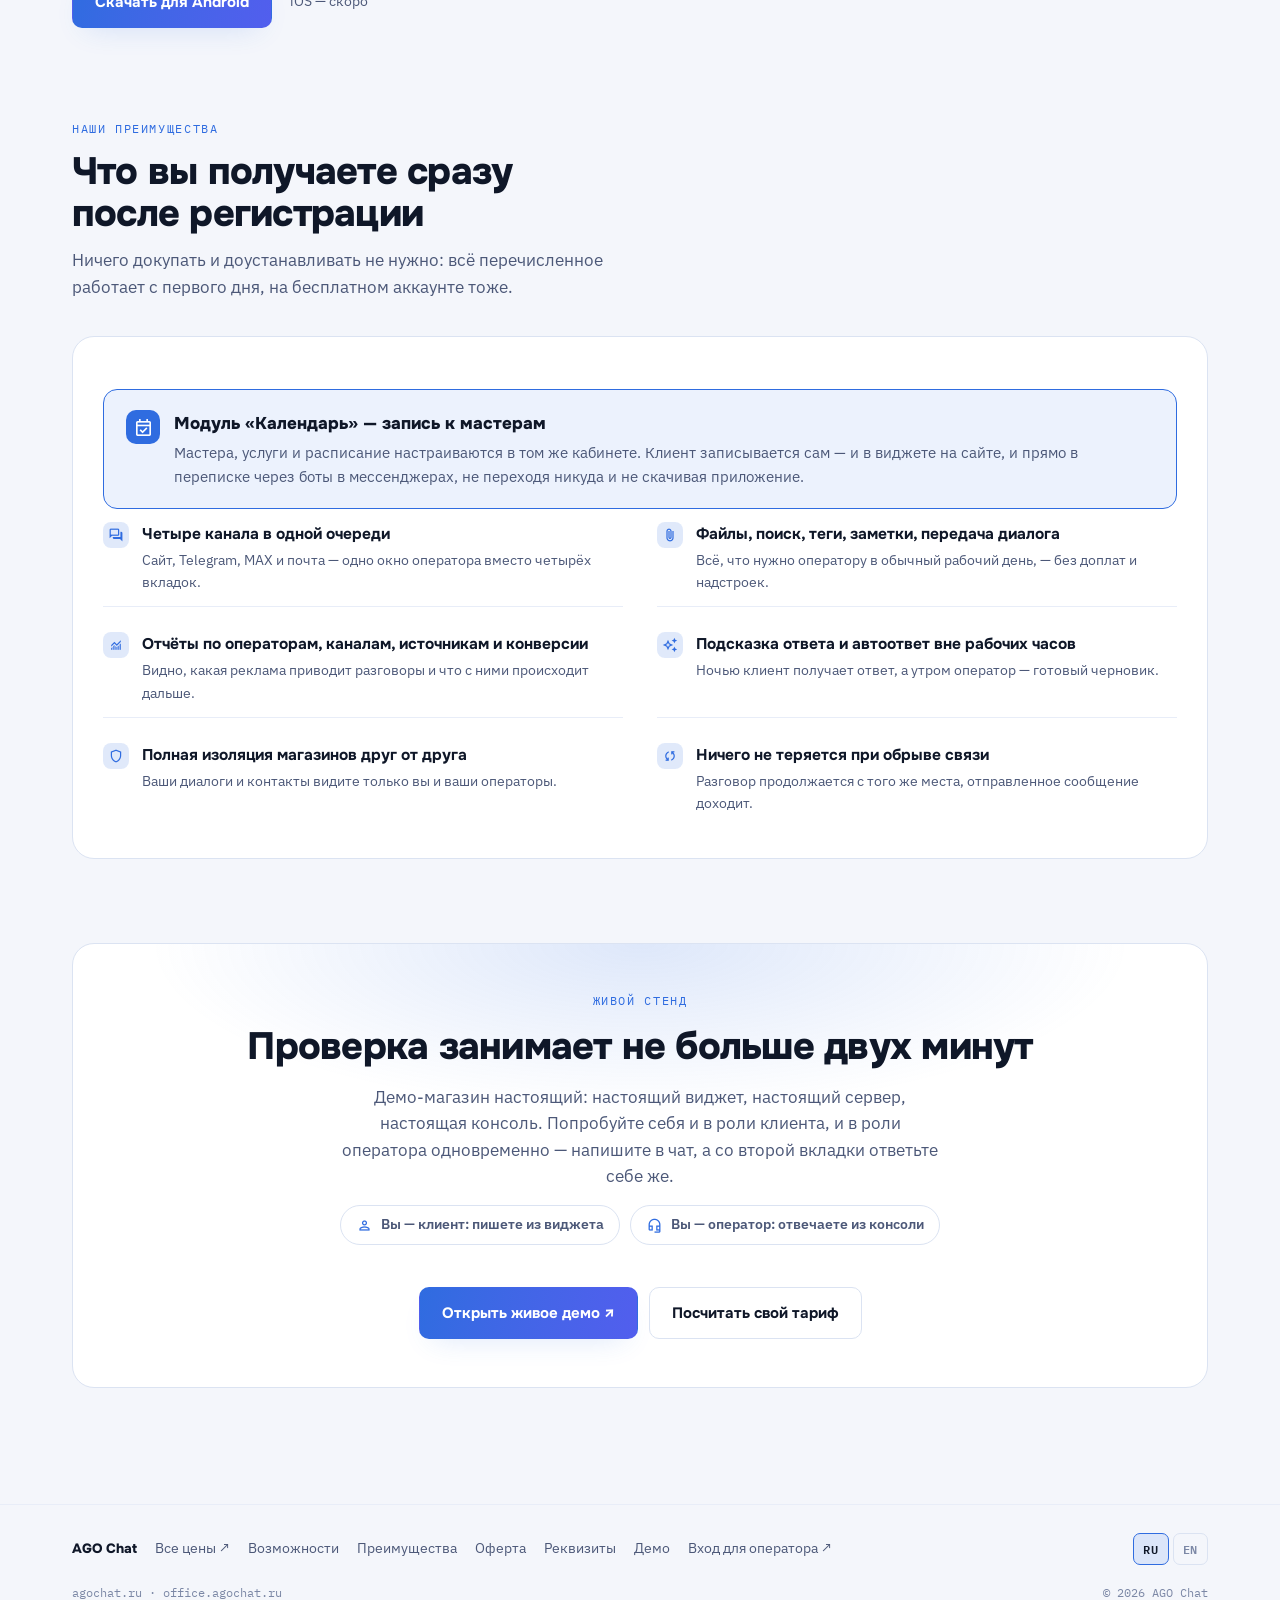
==== commit 86753bd8: "feat(26-270,13-09,13-10,13-11): agochat.ru landing — YooKassa onboarding, domain fix, UI polish Doma" ====
--- a/index.html
+++ b/index.html
@@ -3,8 +3,12 @@
 <head>
 <meta charset="utf-8">
 <meta name="viewport" content="width=device-width, initial-scale=1">
-<meta name="description" content="AGO Chat — чат для сайта и мессенджеров. Семь каналов в одном окне, запись к мастерам, отчёты. От 490 ₽ в месяц, два оператора бесплатно.">
+<meta name="description" content="AGO Chat — чат для сайта и мессенджеров. Четыре канала в одном окне, запись к мастерам, отчёты. От 490 ₽ в месяц, два оператора бесплатно.">
 <title>AGO Chat</title>
+<!-- 25-168: gradient "A" mark, same treatment as the header's own `.brand .g` (`linear-gradient(140deg,var(--blue),var(--violet))`) -
+     the SVG carries the gradient for browsers that support it, the ICO is the flat-rendered fallback for the rest. -->
+<link rel="icon" type="image/svg+xml" href="favicon.svg">
+<link rel="alternate icon" href="favicon.ico">
 <link rel="preconnect" href="https://fonts.googleapis.com">
 <link rel="preconnect" href="https://fonts.gstatic.com" crossorigin>
 <link href="https://fonts.googleapis.com/css2?family=Onest:wght@500;600;700;800&family=IBM+Plex+Sans:wght@400;500;600;700&family=IBM+Plex+Mono:wght@400;500;600&display=swap" rel="stylesheet">
@@ -19,6 +23,10 @@
      quietly leaving it out of the sum. -->
 <header class="nav">
   <div class="wrap nav-row">
+    <!-- Mobile-only trigger for the drawer below; hidden on desktop (styles.css). -->
+    <button class="hamburger" type="button" id="menuToggle" aria-label="Открыть меню" aria-expanded="false" aria-controls="mobileDrawer">
+      <span class="ms" aria-hidden="true">menu</span>
+    </button>
     <a class="brand" href="#top"><span class="g">A</span>AGO Chat</a>
     <nav class="nav-links">
       <a href="#calc" data-i18n="nav.pricing">Сколько стоит</a>
@@ -26,12 +34,33 @@
       <a href="#widget" data-i18n="nav.widget">Виджет</a>
       <a href="#adv" data-i18n="nav.advantages">Преимущества</a>
     </nav>
+    <!-- Theme toggle now last in source order (nav-links' own `margin-left:auto` carries the whole
+         group - CTA then toggle - to the right edge), so it lands right-most on desktop. -->
+    <a class="btn btn-primary btn-sm nav-cta" href="#calc" data-i18n="nav.cta">Начать бесплатно</a>
     <button class="theme-toggle" type="button" id="themeToggle" aria-label="Переключить тему" title="Переключить тему">
       <span class="ms" id="themeIcon" aria-hidden="true">dark_mode</span>
     </button>
-    <a class="btn btn-primary btn-sm" href="#calc" data-i18n="nav.cta">Начать бесплатно</a>
   </div>
 </header>
+
+<!-- Mobile drawer: nav links, then the CTA (primary button treatment, not a plain link), then the
+     theme toggle as a labelled row - the same three groups the desktop header carries, collapsed for
+     a narrow viewport. Hidden entirely on desktop (styles.css); `id="mobileDrawer"` is what the
+     hamburger's `aria-controls` above points at. -->
+<div class="drawer-backdrop" id="drawerBackdrop" hidden></div>
+<nav class="drawer" id="mobileDrawer" aria-label="Мобильное меню" aria-hidden="true">
+  <a class="drawer-link" href="#calc" data-i18n="nav.pricing">Сколько стоит</a>
+  <a class="drawer-link" href="#what" data-i18n="nav.features">Возможности</a>
+  <a class="drawer-link" href="#widget" data-i18n="nav.widget">Виджет</a>
+  <a class="drawer-link" href="#adv" data-i18n="nav.advantages">Преимущества</a>
+  <div class="drawer-divider"></div>
+  <a class="btn btn-primary drawer-cta" href="#calc" data-i18n="nav.cta">Начать бесплатно</a>
+  <div class="drawer-divider"></div>
+  <button class="drawer-theme-row" type="button" id="drawerThemeToggle">
+    <span class="ms" id="drawerThemeIcon" aria-hidden="true">dark_mode</span>
+    <span id="drawerThemeLabel">Тёмная тема</span>
+  </button>
+</nav>
 
 <main id="top">
 
@@ -40,14 +69,14 @@
       <div>
         <span class="kicker" data-i18n="home.kicker">Чат для сайта и мессенджеров</span>
         <h1 data-i18n-html="home.title">Вся переписка с клиентами <em>от 490 ₽ в месяц</em></h1>
-        <p class="lede" data-i18n="home.lede">Семь каналов, запись к мастерам, отчёты и подсказки — в одном окне и в одном счёте. Никаких «свяжитесь с отделом продаж»: цена посчитана справа, всё включается в кабинете за минуту.</p>
+        <p class="lede" data-i18n="home.lede">Четыре канала, запись к мастерам, отчёты и подсказки — в одном окне и в одном счёте. Никаких «свяжитесь с отделом продаж»: цена посчитана справа, всё включается в кабинете за минуту.</p>
         <div class="hero-ctas">
           <a class="btn btn-primary" href="#calc" data-i18n="home.cta1">Посчитать свой тариф</a>
-          <a class="btn btn-ghost" href="https://demo-shop1.reserve-me.ru" target="_blank" rel="noopener" data-i18n="home.cta2">Открыть живое демо ↗</a>
+          <a class="btn btn-ghost" href="https://demo-shop1.agochat.ru" target="_blank" rel="noopener" data-i18n="home.cta2">Открыть живое демо ↗</a>
         </div>
         <div class="hero-facts">
           <div class="fact"><div class="v num" data-i18n="home.fact1.v">0 ₽</div><div class="k" data-i18n="home.fact1.k">двое операторов навсегда</div></div>
-          <div class="fact"><div class="v num">7</div><div class="k" data-i18n="home.fact2.k">каналов в одном окне</div></div>
+          <div class="fact"><div class="v num">4</div><div class="k" data-i18n="home.fact2.k">каналов в одном окне</div></div>
           <div class="fact"><div class="v num">1</div><div class="k" data-i18n="home.fact3.k">строка кода на сайт</div></div>
         </div>
       </div>
@@ -74,12 +103,13 @@
             <div class="ctl-label"><span data-i18n="home.calc.channels">Дополнительные каналы общения</span><span class="val" id="chVal">2</span></div>
             <div class="chgrid" id="chgrid">
               <button class="chbtn" type="button" data-ch="MAX" aria-pressed="true"><span class="mk" aria-hidden="true"><img src="icons/max.svg" alt="" class="mk-crop"></span>MAX</button>
-              <button class="chbtn" type="button" data-ch="ВКонтакте" aria-pressed="false"><span class="mk round" aria-hidden="true"><img src="icons/vk.svg" alt=""></span>ВКонтакте</button>
-              <button class="chbtn" type="button" data-ch="Авито" aria-pressed="false"><span class="mk" aria-hidden="true"><img src="icons/avito.svg" alt="" class="mk-compact"></span>Авито</button>
               <button class="chbtn" type="button" data-ch="Telegram" aria-pressed="true"><span class="mk round" aria-hidden="true"><img src="icons/telegram.svg" alt=""></span>Telegram</button>
-              <button class="chbtn" type="button" data-ch="WhatsApp" aria-pressed="false"><span class="mk round" aria-hidden="true"><img src="icons/whatsapp.svg" alt=""></span>WhatsApp</button>
             </div>
             <p class="calc-note" data-i18n="home.calc.included">Чат на сайте и почта включены в любой аккаунт, в том числе бесплатный.</p>
+            <!-- The one deliberate exception to batch 2 removing every other channel-name mention on
+                 the site: a bare "coming soon" note, not a toggle - those three channels were removed
+                 from the calculator's own set entirely, not merely hidden from it. -->
+            <p class="calc-note" data-i18n="home.calc.soon">Скоро: WhatsApp, ВКонтакте, Авито</p>
           </div>
         </div>
         <div class="calc-out">
@@ -89,7 +119,7 @@
               <div class="lbl" data-i18n="home.calc.total">Итого в месяц</div>
               <div class="amt num" id="total">—</div>
             </div>
-            <a class="btn btn-primary btn-sm" href="https://office.reserve-me.ru" target="_blank" rel="noopener" data-i18n="home.calc.cta">Завести аккаунт</a>
+            <a class="btn btn-primary btn-sm" href="https://office.agochat.ru" target="_blank" rel="noopener" data-i18n="home.calc.cta">Завести аккаунт</a>
           </div>
           <p class="free-note" id="freeNote" hidden data-i18n="home.calc.freenote">Такой набор помещается в бесплатный аккаунт — платить не за что.</p>
           <!-- The reader has a figure; the next honest question is what it is made of. The
@@ -182,7 +212,7 @@
           <li><span class="mk"><span class="ms">check</span></span><span data-i18n="home.widget.t3">Прост в первичной настройке и интеграции</span></li>
         </ul>
         <div class="hero-ctas">
-          <a class="btn btn-ghost" href="https://demo-shop1.reserve-me.ru" target="_blank" rel="noopener" data-i18n="home.widget.cta">Написать в живое демо ↗</a>
+          <a class="btn btn-ghost" href="https://demo-shop1.agochat.ru" target="_blank" rel="noopener" data-i18n="home.widget.cta">Написать в живое демо ↗</a>
         </div>
       </div>
       <div class="screen">
@@ -230,6 +260,21 @@
     </div>
   </section>
 
+  <!-- MOBILE APPS -->
+  <section id="apps" style="padding-top:20px;">
+    <div class="wrap">
+      <div class="head">
+        <span class="kicker" data-i18n="home.apps.kicker">Мобильное приложение</span>
+        <h2 data-i18n="home.apps.title">AGO Chat в кармане</h2>
+        <p class="lede" data-i18n="home.apps.body">Консоль оператора — в виде отдельного приложения: отвечайте на чаты и управляйте записями прямо с телефона.</p>
+      </div>
+      <div class="apps-row">
+        <a class="btn btn-primary" href="https://github.com/golyakoff/ago-android/releases" target="_blank" rel="noopener" data-i18n="home.apps.android">Скачать для Android</a>
+        <span class="apps-soon muted" data-i18n="home.apps.ios">iOS — скоро</span>
+      </div>
+    </div>
+  </section>
+
   <!-- ADVANTAGES -->
   <section id="adv" style="padding-top:20px;">
     <div class="wrap">
@@ -251,7 +296,7 @@
         <div class="adv-grid">
           <div class="adv-item">
             <span class="mk"><span class="ms">forum</span></span>
-            <div><b data-i18n="home.adv1.t">Семь каналов в одной очереди</b><p data-i18n="home.adv1.b">Сайт, Telegram, WhatsApp, ВКонтакте, Авито, MAX и почта — одно окно оператора вместо семи вкладок.</p></div>
+            <div><b data-i18n="home.adv1.t">Четыре канала в одной очереди</b><p data-i18n="home.adv1.b">Сайт, Telegram, MAX и почта — одно окно оператора вместо четырёх вкладок.</p></div>
           </div>
           <div class="adv-item">
             <span class="mk"><span class="ms">attach_file</span></span>
@@ -289,7 +334,7 @@
           <span class="role"><span class="ms">headset_mic</span><span data-i18n="home.cta.role2">Вы — оператор: отвечаете из консоли</span></span>
         </div>
         <div class="hero-ctas" style="justify-content:center;">
-          <a class="btn btn-primary" href="https://demo-shop1.reserve-me.ru" target="_blank" rel="noopener" data-i18n="home.cta.demo">Открыть живое демо ↗</a>
+          <a class="btn btn-primary" href="https://demo-shop1.agochat.ru" target="_blank" rel="noopener" data-i18n="home.cta.demo">Открыть живое демо ↗</a>
           <a class="btn btn-ghost" href="#calc" data-i18n="home.cta.calc">Посчитать свой тариф</a>
         </div>
       </div>
@@ -303,13 +348,15 @@
     <a href="pricing.html" data-i18n="pricing.cta.full">Все цены ↗</a>
     <a href="#what" data-i18n="nav.features">Возможности</a>
     <a href="#adv" data-i18n="nav.advantages">Преимущества</a>
-    <a href="https://demo-shop1.reserve-me.ru" target="_blank" rel="noopener" data-i18n="home.foot.demo">Демо</a>
-    <a href="https://office.reserve-me.ru" target="_blank" rel="noopener" data-i18n="footer.login">Вход для оператора ↗</a>
+    <a href="legal/offer.html">Оферта</a>
+    <a href="legal/requisites.html">Реквизиты</a>
+    <a href="https://demo-shop1.agochat.ru" target="_blank" rel="noopener" data-i18n="home.foot.demo">Демо</a>
+    <a href="https://office.agochat.ru" target="_blank" rel="noopener" data-i18n="footer.login">Вход для оператора ↗</a>
     <span class="lang-switch" role="group" aria-label="Language">
       <button type="button" id="lang-ru" onclick="agoSetLang('ru')">RU</button>
       <button type="button" id="lang-en" onclick="agoSetLang('en')">EN</button>
     </span>
-    <span class="foot-hosts">office.reserve-me.ru · chat-api.reserve-me.ru · auth.reserve-me.ru · <span data-i18n="footer.copy">© 2026 AGO Chat</span></span>
+    <span class="foot-hosts"><span>agochat.ru · office.agochat.ru</span><span data-i18n="footer.copy">© 2026 AGO Chat</span></span>
   </div>
 </footer>
 
--- a/styles.css
+++ b/styles.css
@@ -125,10 +125,64 @@
 .nav-row{display:flex;align-items:center;gap:24px;height:64px;}
 .brand{display:flex;align-items:center;gap:9px;text-decoration:none;font-family:'Onest',sans-serif;font-weight:800;font-size:17px;}
 .brand .g{width:28px;height:28px;border-radius:8px;background:linear-gradient(140deg,var(--blue),var(--violet));display:grid;place-items:center;color:#fff;font-size:14px;}
+/* `nav-links` carries the group's own right-push: everything from here on (the CTA, then the theme
+   toggle last) rides its `margin-left:auto` to the far edge, while `.brand` stays pinned left - so the
+   theme toggle ends up right-most simply by being the last item in source order, no rule of its own. */
 .nav-links{display:flex;gap:20px;margin-left:auto;font-size:14.5px;font-weight:500;}
 .nav-links a{text-decoration:none;color:var(--ink-soft);}
 .nav-links a:hover{color:var(--ink);}
-@media(max-width:900px){.nav-links{display:none;}.theme-toggle{margin-left:auto;}}
+
+/* The hamburger - hidden on desktop, the drawer's own trigger under the breakpoint below. Same
+   38px/10px/var(--line) box `.theme-toggle` already uses, so the two read as one family of header
+   icon-buttons rather than two different vocabularies. */
+.hamburger{display:none;align-items:center;justify-content:center;width:38px;height:38px;flex:0 0 auto;
+  border:1px solid var(--line);border-radius:10px;background:transparent;color:var(--ink-soft);cursor:pointer;
+  transition:border-color .16s,color .16s,background .16s;}
+.hamburger:hover{border-color:var(--blue);color:var(--ink);}
+.hamburger .ms{font-size:22px;}
+
+@media(max-width:900px){
+  .hamburger{display:flex;}
+  /* The inline nav links, the header CTA and the header theme toggle all move into the drawer below
+     on mobile rather than sitting alongside a hamburger that would just duplicate them. */
+  .nav-links{display:none;}
+  .nav-cta{display:none;}
+  .theme-toggle{display:none;}
+}
+
+/* ------------------------------------------------------------------ *
+ * Mobile menu: a left-sliding drawer, the mobile equivalent of the    *
+ * desktop nav-links + CTA + theme toggle. Markup and behaviour live   *
+ * per page (i18n.js wires the open/close/theme behaviour once, shared*
+ * by all four pages) because the nav targets differ by page - `#calc`*
+ * on index.html vs `index.html#calc` on pricing.html vs              *
+ * `/index.html#calc` on the two nested legal pages.                  *
+ * ------------------------------------------------------------------ */
+.drawer-backdrop{position:fixed;inset:0;z-index:40;background:rgba(6,10,20,.55);
+  opacity:0;pointer-events:none;transition:opacity .22s ease;}
+.drawer-backdrop.is-open{opacity:1;pointer-events:auto;}
+.drawer-backdrop[hidden]{display:none;}
+
+.drawer{position:fixed;top:0;left:0;bottom:0;z-index:41;width:min(84vw,320px);
+  background:var(--bg-2);border-right:1px solid var(--line);box-shadow:24px 0 60px -30px #000;
+  display:flex;flex-direction:column;gap:4px;padding:20px 16px;overflow-y:auto;
+  transform:translateX(-100%);transition:transform .26s cubic-bezier(.32,.72,0,1);}
+.drawer.is-open{transform:translateX(0);}
+@media(prefers-reduced-motion:reduce){.drawer{transition:none;}.drawer-backdrop{transition:none;}}
+/* Belt and braces: even if a stray `.is-open` class survived a resize back past the breakpoint, the
+   drawer and its backdrop must never render on desktop. */
+@media(min-width:901px){.drawer,.drawer-backdrop{display:none!important;}}
+
+.drawer-link{display:block;padding:13px 12px;border-radius:10px;font-size:15.5px;font-weight:600;
+  color:var(--ink-soft);text-decoration:none;}
+.drawer-link:hover,.drawer-link:focus-visible{color:var(--ink);background:var(--panel-2);}
+.drawer-divider{height:1px;background:var(--line-soft);margin:10px 2px;flex:0 0 auto;}
+.drawer-cta{width:100%;margin:2px 0;}
+.drawer-theme-row{display:flex;align-items:center;gap:11px;width:100%;padding:12px;border:none;border-radius:10px;
+  background:transparent;color:var(--ink-soft);font-family:inherit;font-size:15px;font-weight:600;
+  text-align:left;cursor:pointer;}
+.drawer-theme-row:hover,.drawer-theme-row:focus-visible{color:var(--ink);background:var(--panel-2);}
+.drawer-theme-row .ms{font-size:19px;}
 
 /* hero */
 .hero{padding:70px 0 54px;position:relative;overflow:hidden;}
@@ -152,8 +206,10 @@
 .ctl-label{display:flex;justify-content:space-between;align-items:baseline;font-size:14px;font-weight:600;margin-bottom:9px;gap:12px;}
 .ctl-label .val{font-family:'IBM Plex Mono',monospace;color:var(--blue);font-size:14px;}
 input[type=range]{width:100%;accent-color:var(--blue);height:22px;}
-.chgrid{display:grid;grid-template-columns:repeat(3,1fr);gap:8px;}
-@media(max-width:420px){.chgrid{grid-template-columns:repeat(2,1fr);}}
+/* Two channel buttons now (batch 2 dropped three from the set entirely, not merely hidden them - see
+   home.calc.soon for where they are still named), so a two-column grid rather than the three-column
+   one built for five. */
+.chgrid{display:grid;grid-template-columns:repeat(2,1fr);gap:8px;}
 .chbtn{display:flex;align-items:center;gap:7px;border:1px solid var(--line);background:transparent;color:var(--ink-soft);
   border-radius:9px;padding:9px 10px;font-size:13px;font-weight:600;cursor:pointer;font-family:inherit;text-align:left;transition:.15s;}
 /* `25-171`: the five channels' real brand icon files, byte-identical to the ones `25-172` shipped
@@ -205,38 +261,65 @@
 .cap p{font-size:14px;color:var(--ink-soft);}
 
 /* widget */
-.demo-split{display:grid;grid-template-columns:.95fr 1.05fr;gap:44px;align-items:center;}
+.demo-split{display:grid;grid-template-columns:.95fr 1.05fr;gap:44px;align-items:center;min-width:0;}
 @media(max-width:960px){.demo-split{grid-template-columns:1fr;gap:32px;}}
-.screen{background:linear-gradient(160deg,var(--panel-2),var(--bg-2));border:1px solid var(--line);border-radius:var(--r-lg);padding:30px 26px 26px;display:flex;flex-direction:column;align-items:center;gap:18px;}
+/* No card chrome (no border, no background, no side padding) - just the phone example on the page.
+   `min-width:0` is the actual fix for the mobile overflow this used to cause: `.screen` is a grid item
+   of `.demo-split`, and a grid/flex item's default `min-width:auto` refuses to shrink narrower than its
+   content's own intrinsic width regardless of `max-width` set anywhere inside it - which is what let
+   `.ago-root` (22rem, with `max-width:100%`) force a horizontal scrollbar at 360-390px even though its
+   own `max-width` said it should never need to. */
+.screen{display:flex;flex-direction:column;align-items:center;gap:18px;min-width:0;}
 .screen-tag{font-family:'IBM Plex Mono',monospace;font-size:11px;letter-spacing:.09em;text-transform:uppercase;color:var(--ink-faint);text-align:center;max-width:36ch;line-height:1.55;}
 
 /* The widget below is the real one: class names, sizes, colours and icon paths come from
    ago-widget's own src/ui/styles.ts and src/ui/widget.ts, not redrawn by eye. Keeping the two in
    step matters more than it looks - a picture of a product that does not match the product is the
    kind of thing a visitor notices the moment they open the demo. */
-.ago-root{width:22rem;max-width:100%;font-family:system-ui,-apple-system,"Segoe UI",sans-serif;font-size:16px;line-height:1.4;color:#1a1a1a;}
+/* `--ago-accent` and the gradient expression that reads it below are copied verbatim from
+   ago-widget's own src/ui/styles.css (`.ago-toggle`/`.ago-header`/`.ago-message--visitor`/etc there) -
+   not redrawn or approximated, for the same reason the widget markup itself was copied rather than
+   redesigned: a picture of the product that does not match the product is the kind of thing a visitor
+   notices the moment they open the real thing. #2C3E50 is golyakov.net's own tenant colour, the grey
+   the real widget is actually configured with today, not an invented "brand grey". */
+.ago-root{--ago-accent:#2C3E50;width:22rem;max-width:100%;min-width:0;font-family:system-ui,-apple-system,"Segoe UI",sans-serif;font-size:16px;line-height:1.4;color:#1a1a1a;}
 .ago-panel{display:flex;flex-direction:column;background:#fff;border-radius:.75rem;box-shadow:0 .5rem 2rem rgba(0,0,0,.3);overflow:hidden;}
-.ago-header{display:flex;align-items:center;justify-content:space-between;padding:.75rem 1rem;background:#2f6fed;color:#fff;}
+.ago-header{display:flex;align-items:center;justify-content:space-between;padding:.75rem 1rem;
+  background:radial-gradient(140% 140% at 100% 0%,color-mix(in srgb,var(--ago-accent) 65%,white 25%),transparent 60%),color-mix(in srgb,var(--ago-accent) 82%,black);
+  color:#fff;}
 .ago-header h1{font-family:inherit;font-size:1rem;font-weight:600;line-height:1.4;letter-spacing:0;margin:0;}
 .ago-close{display:flex;background:transparent;border:none;color:#fff;font-size:1.25rem;line-height:1;padding:.25rem;}
 .ago-messages{flex:1;padding:.75rem;display:flex;flex-direction:column;gap:.5rem;}
 .ago-message{max-width:85%;padding:.5rem .75rem;border-radius:.75rem;}
-.ago-message--visitor{align-self:flex-end;background:#2f6fed;color:#fff;border-bottom-right-radius:.125rem;}
+.ago-message--visitor{align-self:flex-end;
+  background:radial-gradient(140% 140% at 100% 0%,color-mix(in srgb,var(--ago-accent) 65%,white 25%),transparent 60%),color-mix(in srgb,var(--ago-accent) 82%,black);
+  color:#fff;border-bottom-right-radius:.125rem;}
 .ago-message--operator{align-self:flex-start;background:#f0f1f4;color:#1a1a1a;border-bottom-left-radius:.125rem;}
 .ago-attachment-link{display:flex;align-items:center;gap:.25rem;margin-top:.375rem;color:#fff;text-decoration:underline;font-size:.875rem;}
 .ago-primitive{margin-top:.5rem;display:flex;flex-direction:column;gap:.5rem;}
 .ago-primitive-title{font-weight:600;}
 .ago-primitive-choices{display:flex;flex-direction:column;gap:.375rem;}
-.ago-primitive-choice{border:1px solid #2f6fed;border-radius:.5rem;background:transparent;color:inherit;font:inherit;text-align:left;padding:.5rem .75rem;}
-.ago-module-chip{align-self:flex-end;margin:0 .75rem .5rem;border:none;border-radius:.5rem;background:#2f6fed;color:#fff;font:inherit;font-weight:600;padding:.5rem 1rem;}
+.ago-primitive-choice{border:1px solid var(--ago-accent);border-radius:.5rem;background:transparent;color:inherit;font:inherit;text-align:left;padding:.5rem .75rem;}
+.ago-module-chip{align-self:flex-end;margin:0 .75rem .5rem;border:none;border-radius:.5rem;
+  background:radial-gradient(140% 140% at 100% 0%,color-mix(in srgb,var(--ago-accent) 65%,white 25%),transparent 60%),color-mix(in srgb,var(--ago-accent) 82%,black);
+  color:#fff;font:inherit;font-weight:600;padding:.5rem 1rem;}
 .ago-composer{display:flex;flex-direction:column;gap:.5rem;padding:.75rem;border-top:.0625rem solid #e5e7eb;}
 .ago-composer-row{display:flex;align-items:flex-end;gap:.5rem;}
 .ago-input{flex:1;border:.0625rem solid #d1d5db;border-radius:.5rem;padding:.5rem .625rem;font:inherit;min-height:5.5rem;color:#9ca3af;}
-.ago-send{flex-shrink:0;display:flex;align-items:center;justify-content:center;width:2.25rem;height:2.25rem;border:none;border-radius:50%;background:#2f6fed;color:#fff;font-size:1rem;line-height:1;}
+.ago-send{flex-shrink:0;display:flex;align-items:center;justify-content:center;width:2.25rem;height:2.25rem;border:none;border-radius:50%;
+  background:radial-gradient(140% 140% at 100% 0%,color-mix(in srgb,var(--ago-accent) 65%,white 25%),transparent 60%),color-mix(in srgb,var(--ago-accent) 82%,black);
+  color:#fff;font-size:1rem;line-height:1;}
 .ago-composer-controls{display:flex;align-items:center;gap:.5rem;}
 .ago-attach,.ago-emoji,.ago-save{display:flex;align-items:center;justify-content:center;width:2rem;height:2rem;border:none;background:transparent;color:#1a1a1a;font-size:1.25rem;line-height:1;}
 .ago-launcher-row{display:flex;justify-content:flex-end;margin-top:1rem;}
-.ago-toggle{position:relative;display:flex;align-items:center;justify-content:center;width:3.5rem;height:3.5rem;border-radius:50%;border:none;background:#2f6fed;color:#fff;font-size:1.5rem;box-shadow:0 .25rem .75rem rgba(0,0,0,.25);}
+.ago-toggle{position:relative;display:flex;align-items:center;justify-content:center;width:3.5rem;height:3.5rem;border-radius:50%;border:none;
+  background:radial-gradient(140% 140% at 100% 0%,color-mix(in srgb,var(--ago-accent) 65%,white 25%),transparent 60%),color-mix(in srgb,var(--ago-accent) 82%,black);
+  color:#fff;font-size:1.5rem;box-shadow:0 .25rem .75rem rgba(0,0,0,.25);}
+/* Copied verbatim from ago-widget's own src/ui/styles.css: chat_bubble's tail sits outside its own
+   visual body, so flex-centering the icon inside `.ago-toggle` (bbox-centering) still reads a hair
+   too high - this is the identical optical nudge the real widget's launcher needs for the identical
+   reason, not something this mock's own layout got wrong. */
+.ago-toggle svg{transform:translateY(.125rem);}
 .ago-unread-badge{position:absolute;top:-.1875rem;right:-.1875rem;min-width:1.25rem;height:1.25rem;padding:0 .25rem;border-radius:999px;background:#e5372e;color:#fff;font-size:.6875rem;font-weight:700;line-height:1.25rem;text-align:center;box-shadow:0 0 0 .125rem #fff;}
 
 .ticks{list-style:none;margin:20px 0 0;padding:0;display:flex;flex-direction:column;gap:11px;font-size:14.5px;}
@@ -244,6 +327,11 @@
 .ticks .mk{flex:0 0 auto;width:20px;height:20px;border-radius:6px;display:grid;place-items:center;margin-top:1px;
   background:color-mix(in srgb,var(--blue) 15%,transparent);color:var(--blue);}
 .ticks .mk .ms{font-size:14px;}
+
+/* mobile apps - a compact section between the widget demo and the advantages grid: one real download
+   (Android) and one honest "not yet" (iOS), not two buttons dressed the same. */
+.apps-row{display:flex;align-items:center;gap:18px;flex-wrap:wrap;margin-top:8px;}
+.apps-soon{font-size:14px;}
 
 /* advantages */
 .adv{background:var(--panel);border:1px solid var(--line);border-radius:var(--r-lg);padding:30px;}
@@ -275,7 +363,13 @@
 .foot-row a{color:var(--ink-soft);text-decoration:none;}
 .foot-row a:hover{color:var(--ink);}
 .foot-brand{font-family:'Onest',sans-serif;font-weight:800;color:var(--ink);}
-.foot-hosts{width:100%;font-family:'IBM Plex Mono',monospace;font-size:12px;color:var(--ink-faint);}
+/* Two sites left, copyright right, one row - `display:flex` rather than the plain inline text this
+   used to be, now that the line no longer also carries the ИНН and the two API/auth hostnames (those
+   moved out: the ИНН duplication was dropped once every page linked "Реквизиты", and the two internal
+   hostnames were never something a visitor needed to read). `flex-wrap` keeps it from overflowing a
+   narrow viewport instead of forcing a horizontal scroll. */
+.foot-hosts{width:100%;display:flex;justify-content:space-between;gap:12px;flex-wrap:wrap;
+  font-family:'IBM Plex Mono',monospace;font-size:12px;color:var(--ink-faint);}
 .lang-switch{display:inline-flex;gap:4px;margin-left:auto;}
 .lang-switch button{border:1px solid var(--line);background:transparent;color:var(--ink-faint);
   font-family:'IBM Plex Mono',monospace;font-size:11.5px;font-weight:600;letter-spacing:.06em;
@@ -316,3 +410,24 @@
 .price-path h3{font-size:20px;margin-bottom:8px;}
 .price-path p{font-size:14.5px;color:var(--ink-soft);}
 .price-path .ctas{display:flex;flex-direction:column;gap:10px;}
+
+/* ------------------------------------------------------------------ *
+ * Legal pages (legal/offer.html, legal/requisites.html) - same tokens,*
+ * one addition: long-form clause text needs a narrower measure and a  *
+ * plainer rhythm than the marketing sections above, so numbered       *
+ * clauses read as a document rather than as more of the front page.   *
+ * ------------------------------------------------------------------ */
+.legal-doc{max-width:74ch;display:flex;flex-direction:column;gap:30px;}
+.legal-doc h2{font-size:21px;margin-bottom:12px;}
+.legal-doc p{color:var(--ink-soft);font-size:15px;margin:0 0 10px;}
+.legal-doc p:last-child{margin-bottom:0;}
+.legal-doc p strong{color:var(--ink);}
+.legal-doc ul{color:var(--ink-soft);font-size:15px;margin:0 0 10px;padding-left:22px;display:flex;flex-direction:column;gap:6px;}
+.legal-meta{font-family:'IBM Plex Mono',monospace;font-size:12.5px;color:var(--ink-faint);}
+
+/* The requisites page's one component: a definition list of fixed facts, not prose. */
+.legal-card{background:var(--panel);border:1px solid var(--line);border-radius:var(--r-lg);padding:28px 30px;}
+.legal-card dl{margin:0;display:grid;grid-template-columns:200px 1fr;gap:16px 20px;}
+.legal-card dt{font-weight:600;color:var(--ink);font-size:14px;}
+.legal-card dd{margin:0;color:var(--ink-soft);font-size:15px;}
+@media(max-width:600px){.legal-card dl{grid-template-columns:1fr;gap:2px 0;}.legal-card dt{margin-top:14px;}.legal-card dt:first-child{margin-top:0;}}
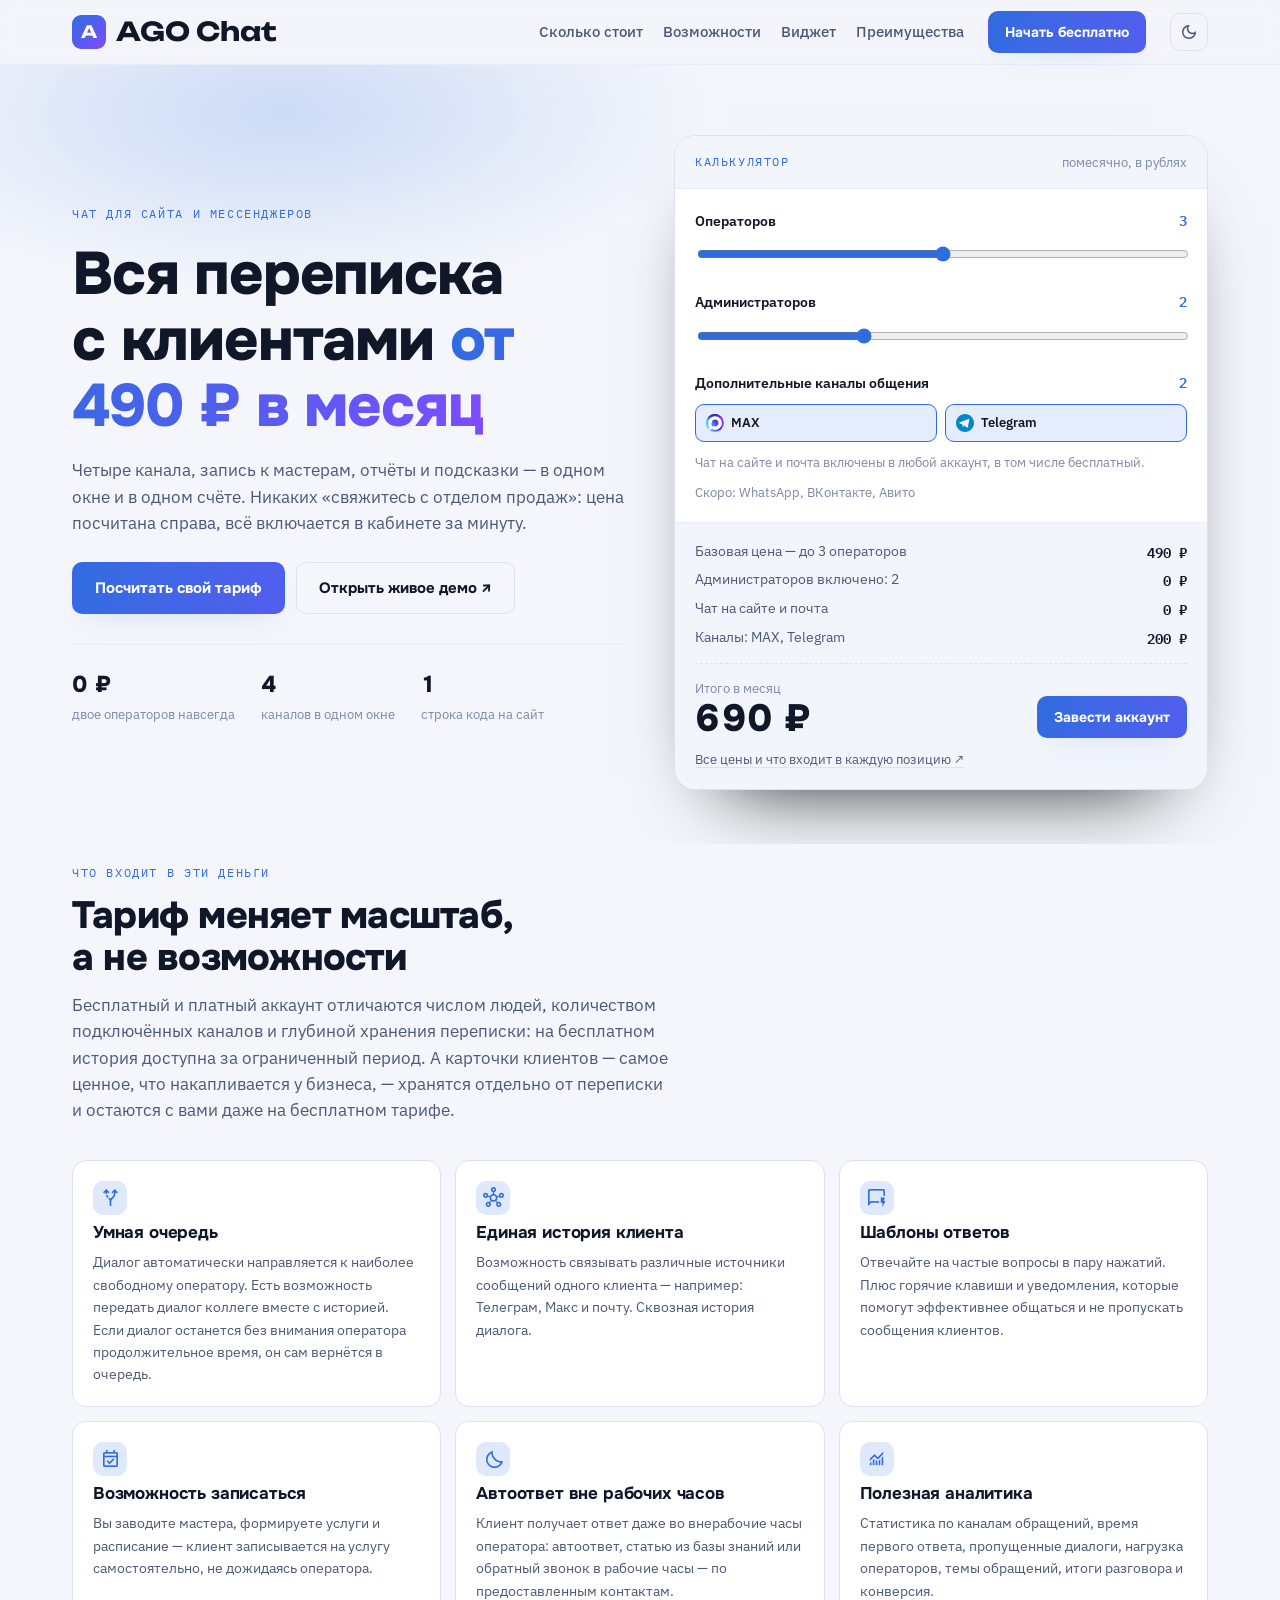
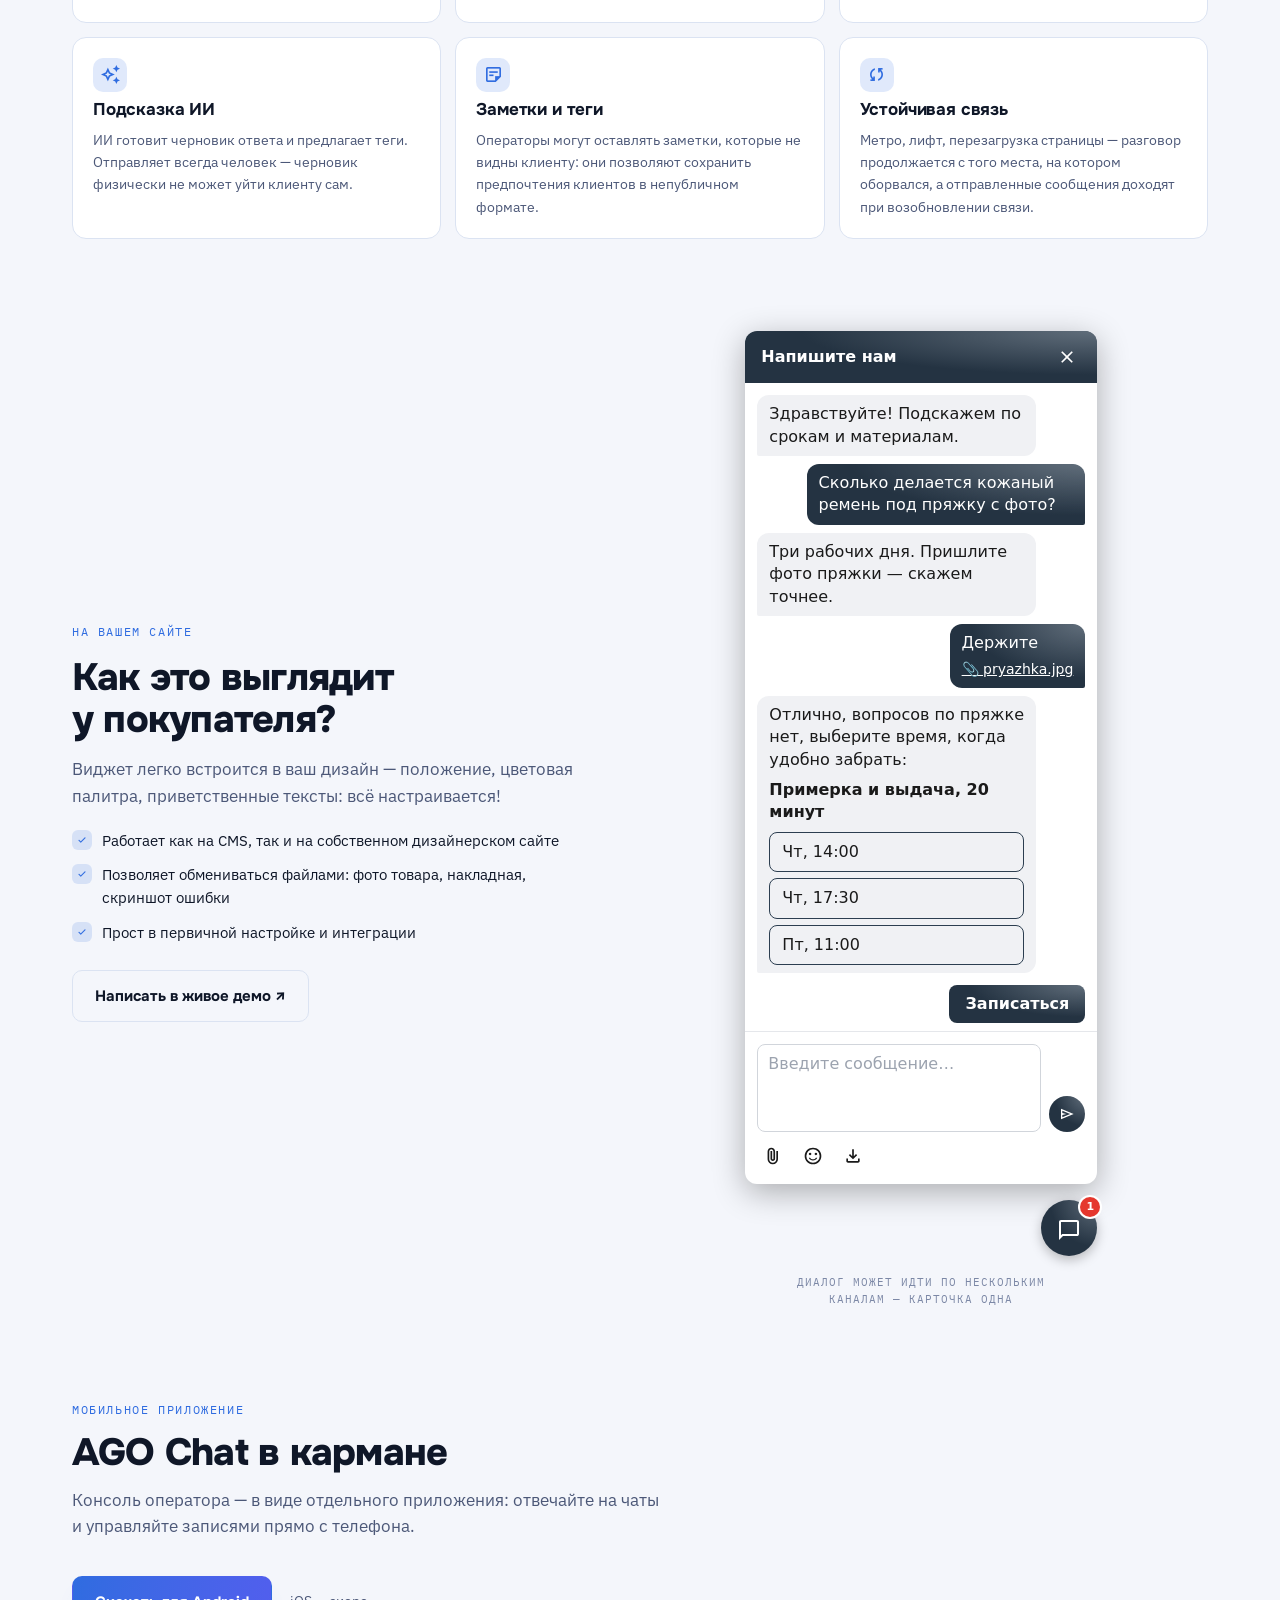
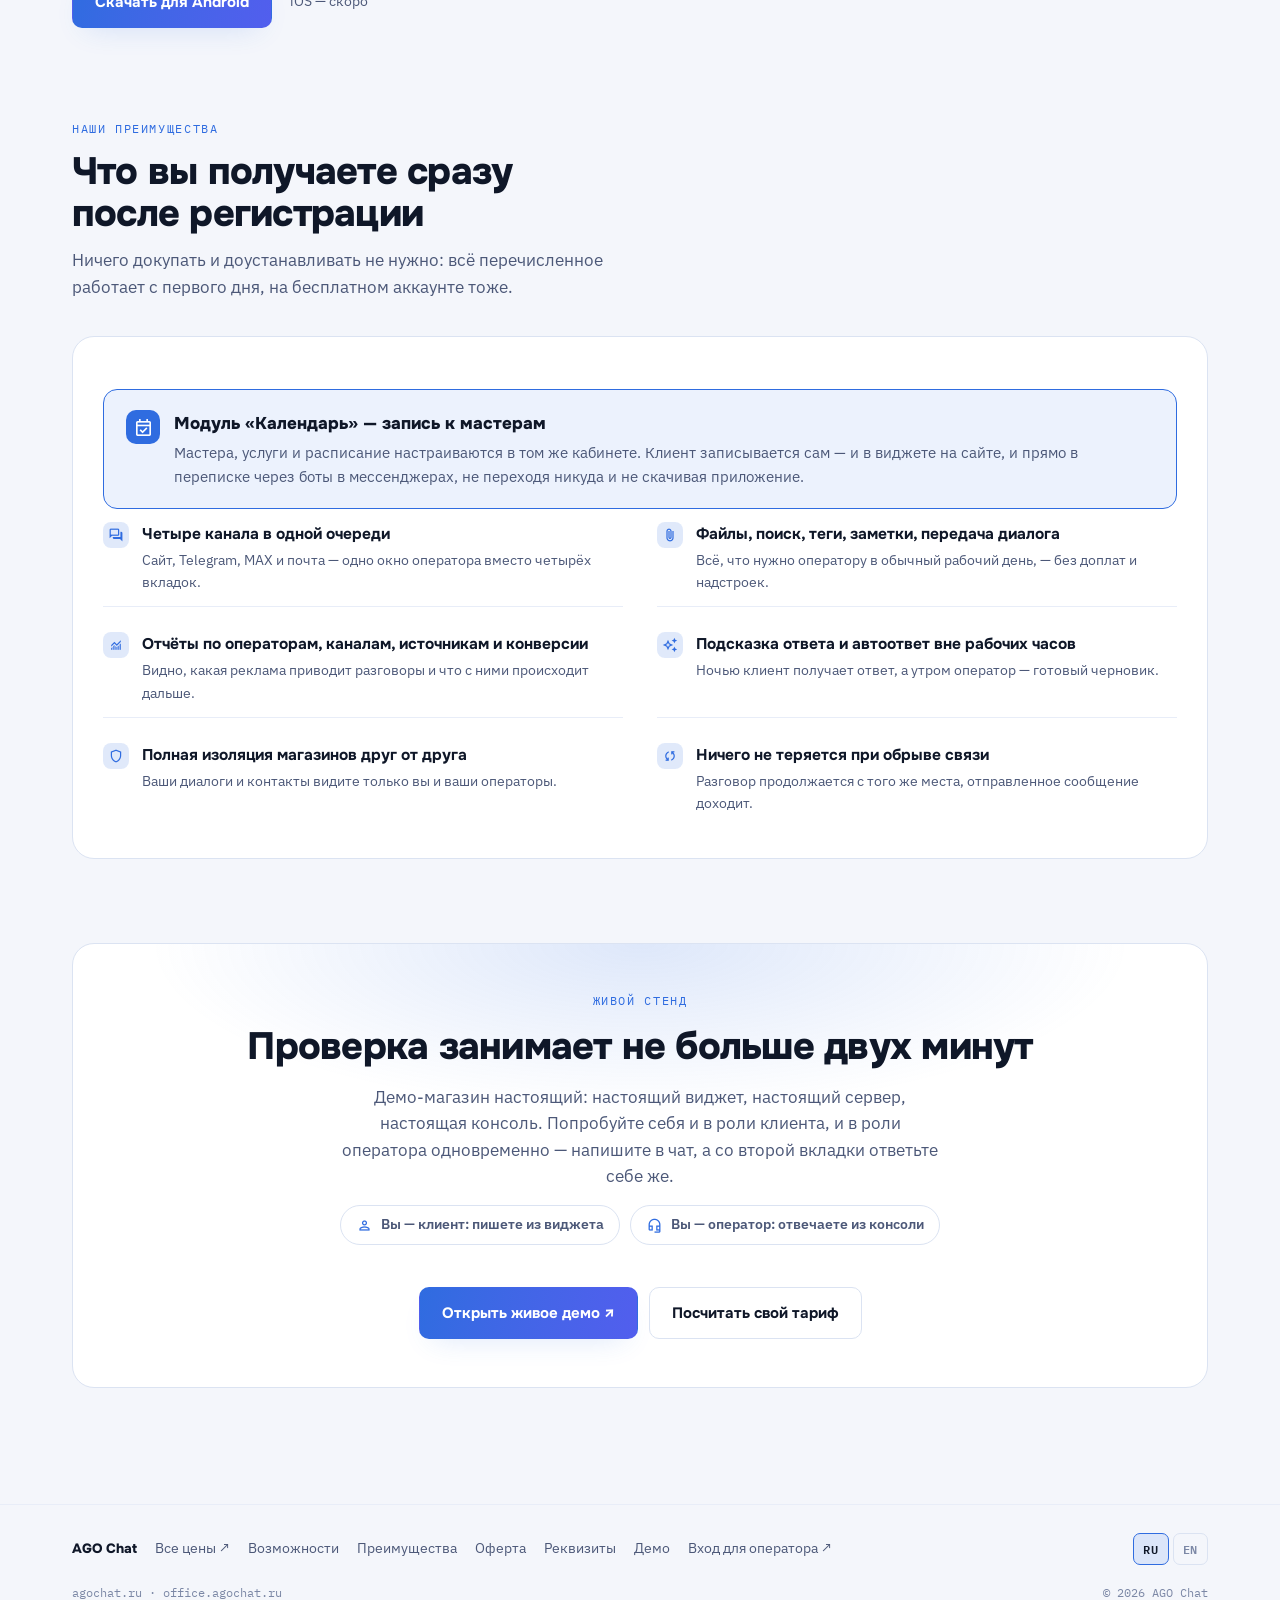
==== commit 285bfc44: "fix(landing): logo mark and wordmark in Unbounded, matching the brandbook The header logo used Onest" ====
--- a/index.html
+++ b/index.html
@@ -11,7 +11,7 @@
 <link rel="alternate icon" href="favicon.ico">
 <link rel="preconnect" href="https://fonts.googleapis.com">
 <link rel="preconnect" href="https://fonts.gstatic.com" crossorigin>
-<link href="https://fonts.googleapis.com/css2?family=Onest:wght@500;600;700;800&family=IBM+Plex+Sans:wght@400;500;600;700&family=IBM+Plex+Mono:wght@400;500;600&display=swap" rel="stylesheet">
+<link href="https://fonts.googleapis.com/css2?family=Unbounded:wght@600;700&family=Onest:wght@500;600;700;800&family=IBM+Plex+Sans:wght@400;500;600;700&family=IBM+Plex+Mono:wght@400;500;600&display=swap" rel="stylesheet">
 <link href="https://fonts.googleapis.com/css2?family=Material+Symbols+Outlined:opsz,wght,FILL,GRAD@24,400,0,0&display=swap" rel="stylesheet">
 <link rel="stylesheet" href="styles.css">
 </head>
--- a/styles.css
+++ b/styles.css
@@ -123,8 +123,8 @@
 /* nav */
 .nav{position:sticky;top:0;z-index:30;background:color-mix(in srgb,var(--bg) 90%,transparent);backdrop-filter:blur(10px);border-bottom:1px solid var(--line-soft);}
 .nav-row{display:flex;align-items:center;gap:24px;height:64px;}
-.brand{display:flex;align-items:center;gap:9px;text-decoration:none;font-family:'Onest',sans-serif;font-weight:800;font-size:17px;}
-.brand .g{width:28px;height:28px;border-radius:8px;background:linear-gradient(140deg,var(--blue),var(--violet));display:grid;place-items:center;color:#fff;font-size:14px;}
+.brand{display:flex;align-items:center;gap:10px;text-decoration:none;font-family:'Unbounded','Onest',sans-serif;font-weight:700;font-size:26px;}
+.brand .g{width:34px;height:34px;border-radius:9px;background:linear-gradient(140deg,var(--blue),var(--violet));display:grid;place-items:center;color:#fff;font-size:17px;}
 /* `nav-links` carries the group's own right-push: everything from here on (the CTA, then the theme
    toggle last) rides its `margin-left:auto` to the far edge, while `.brand` stays pinned left - so the
    theme toggle ends up right-most simply by being the last item in source order, no rule of its own. */
